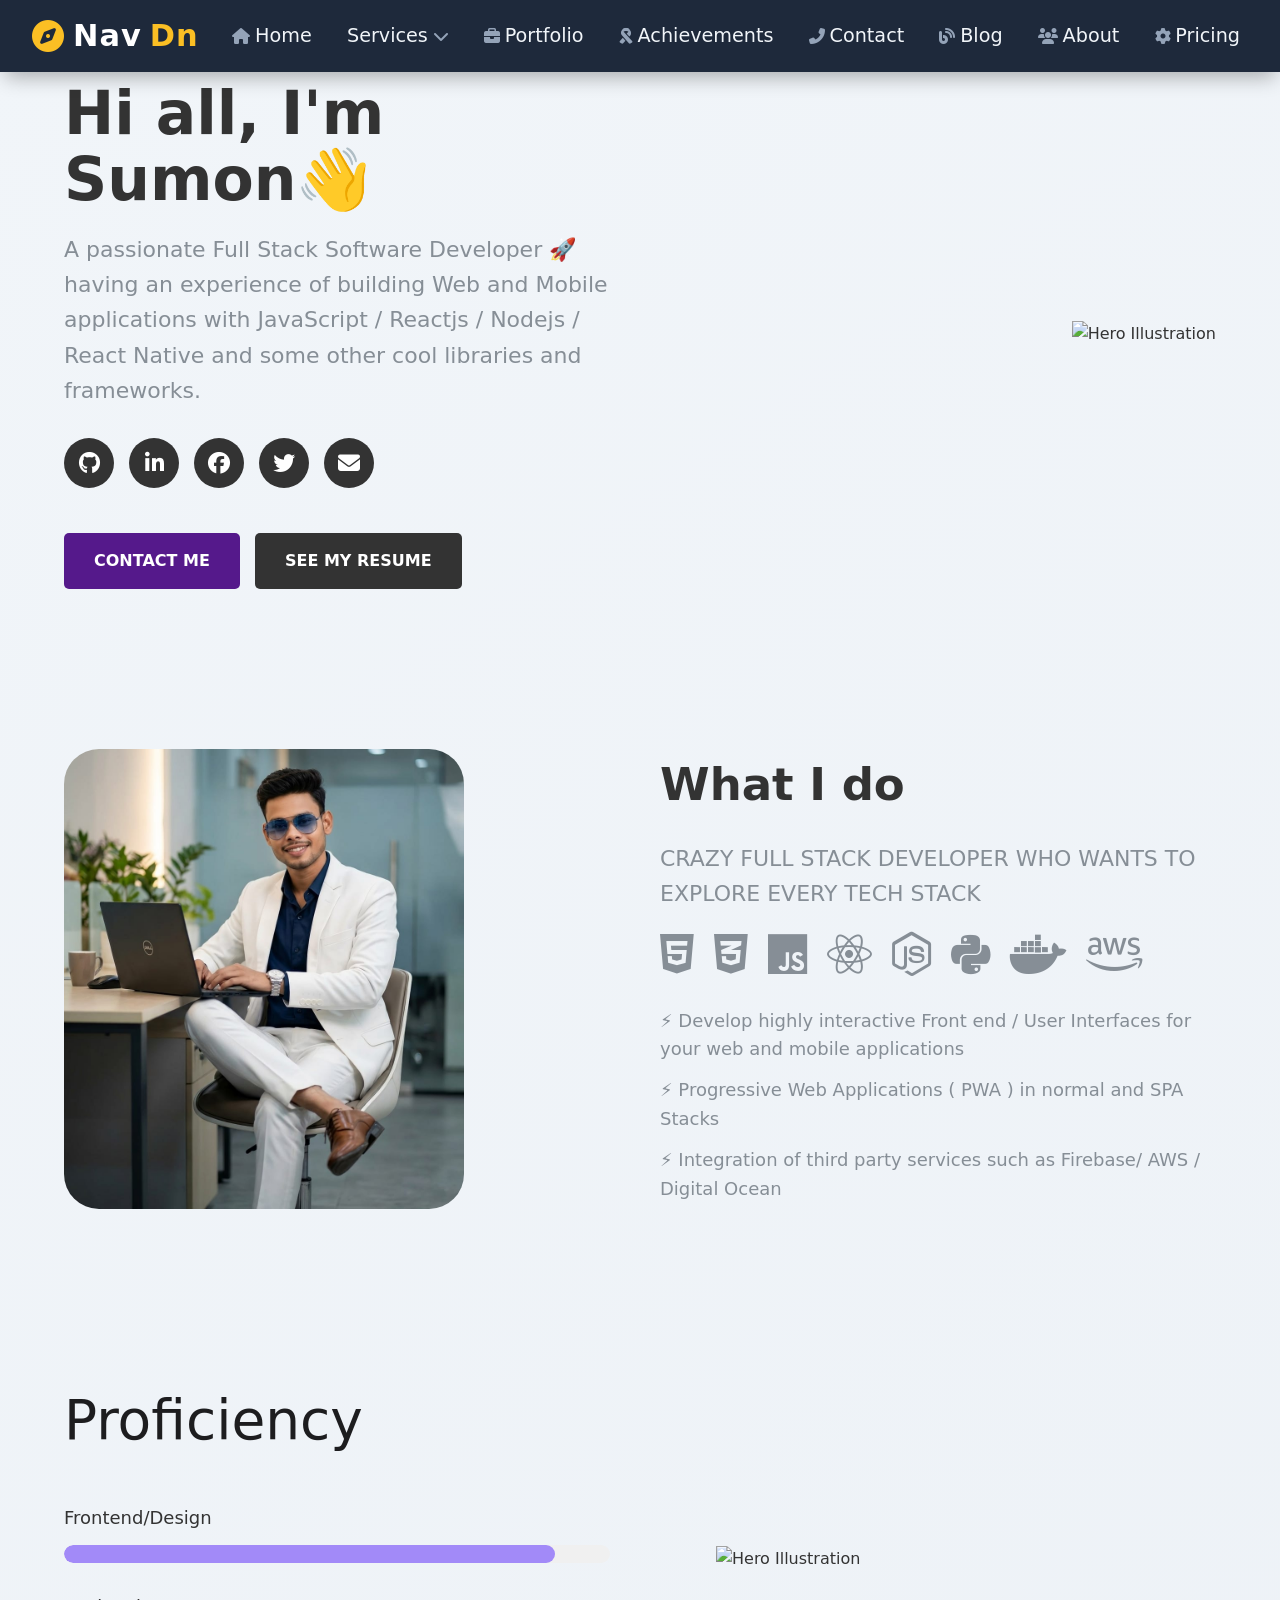
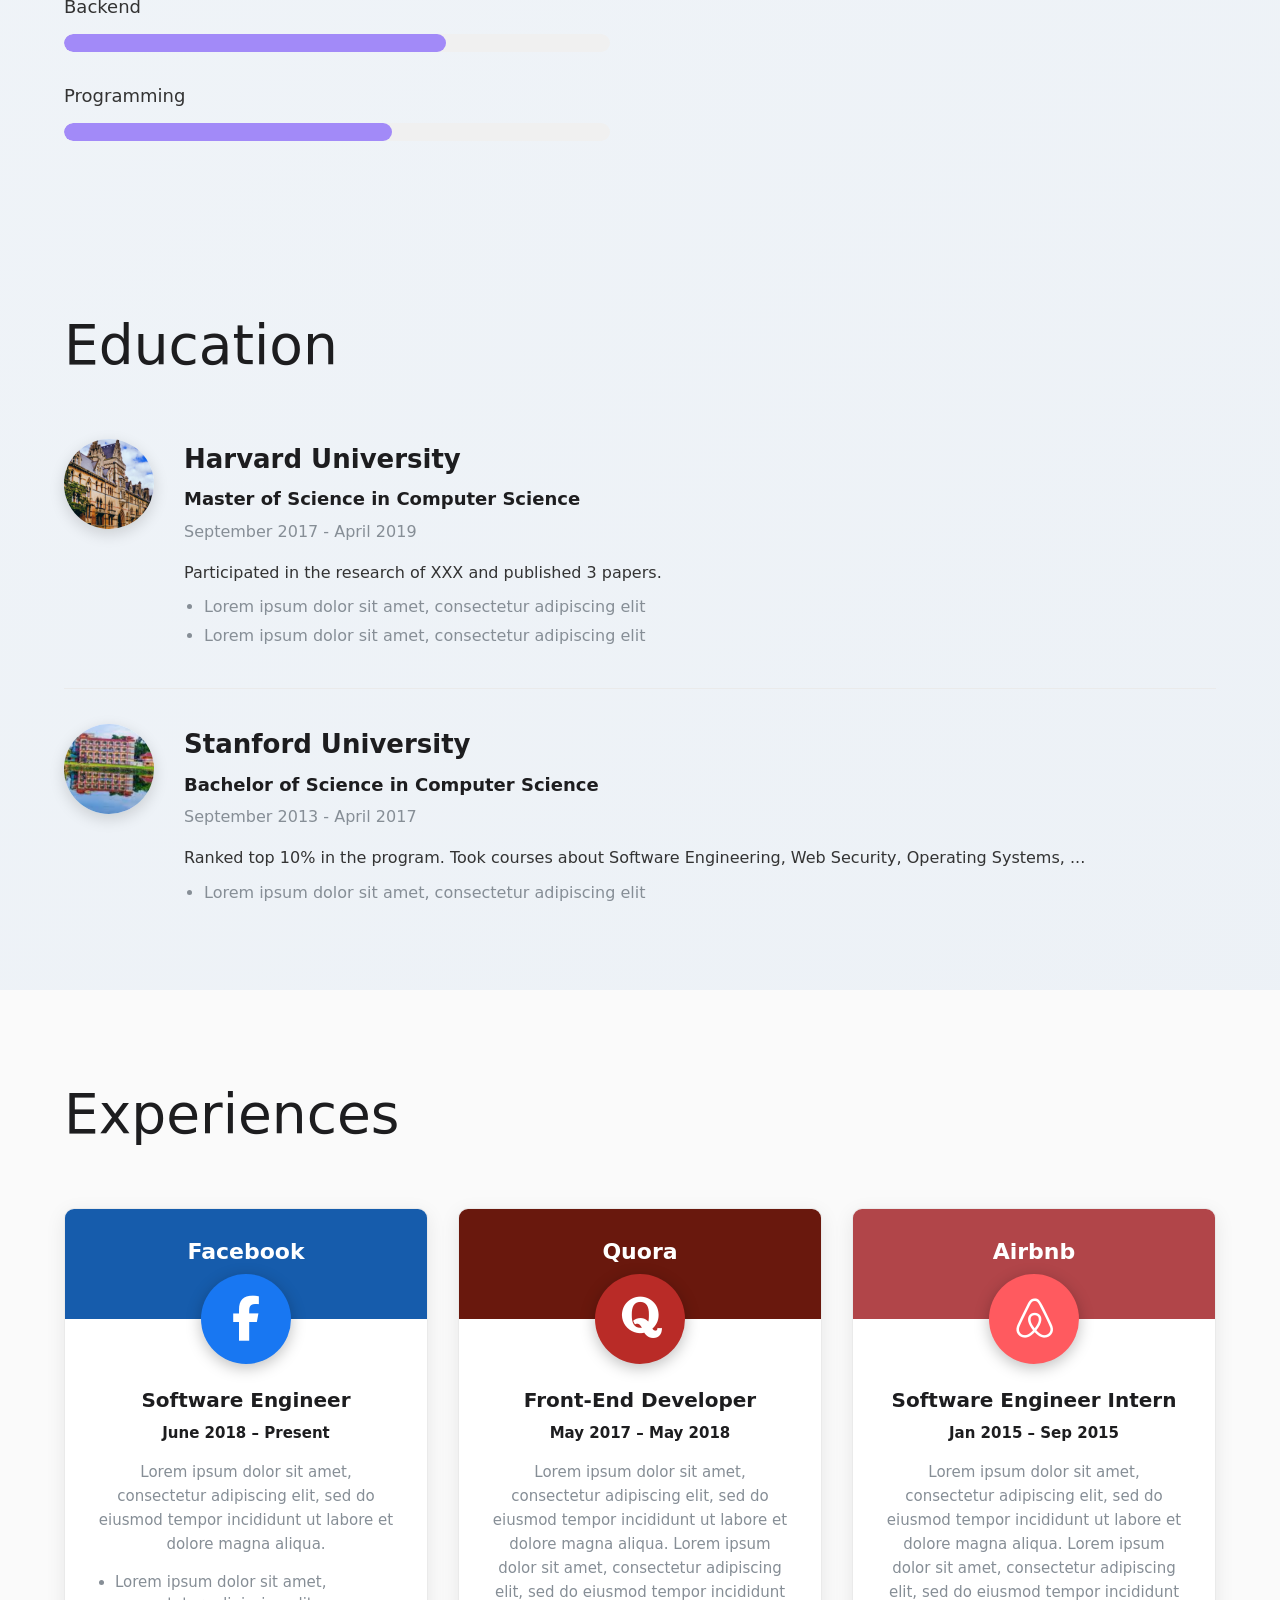
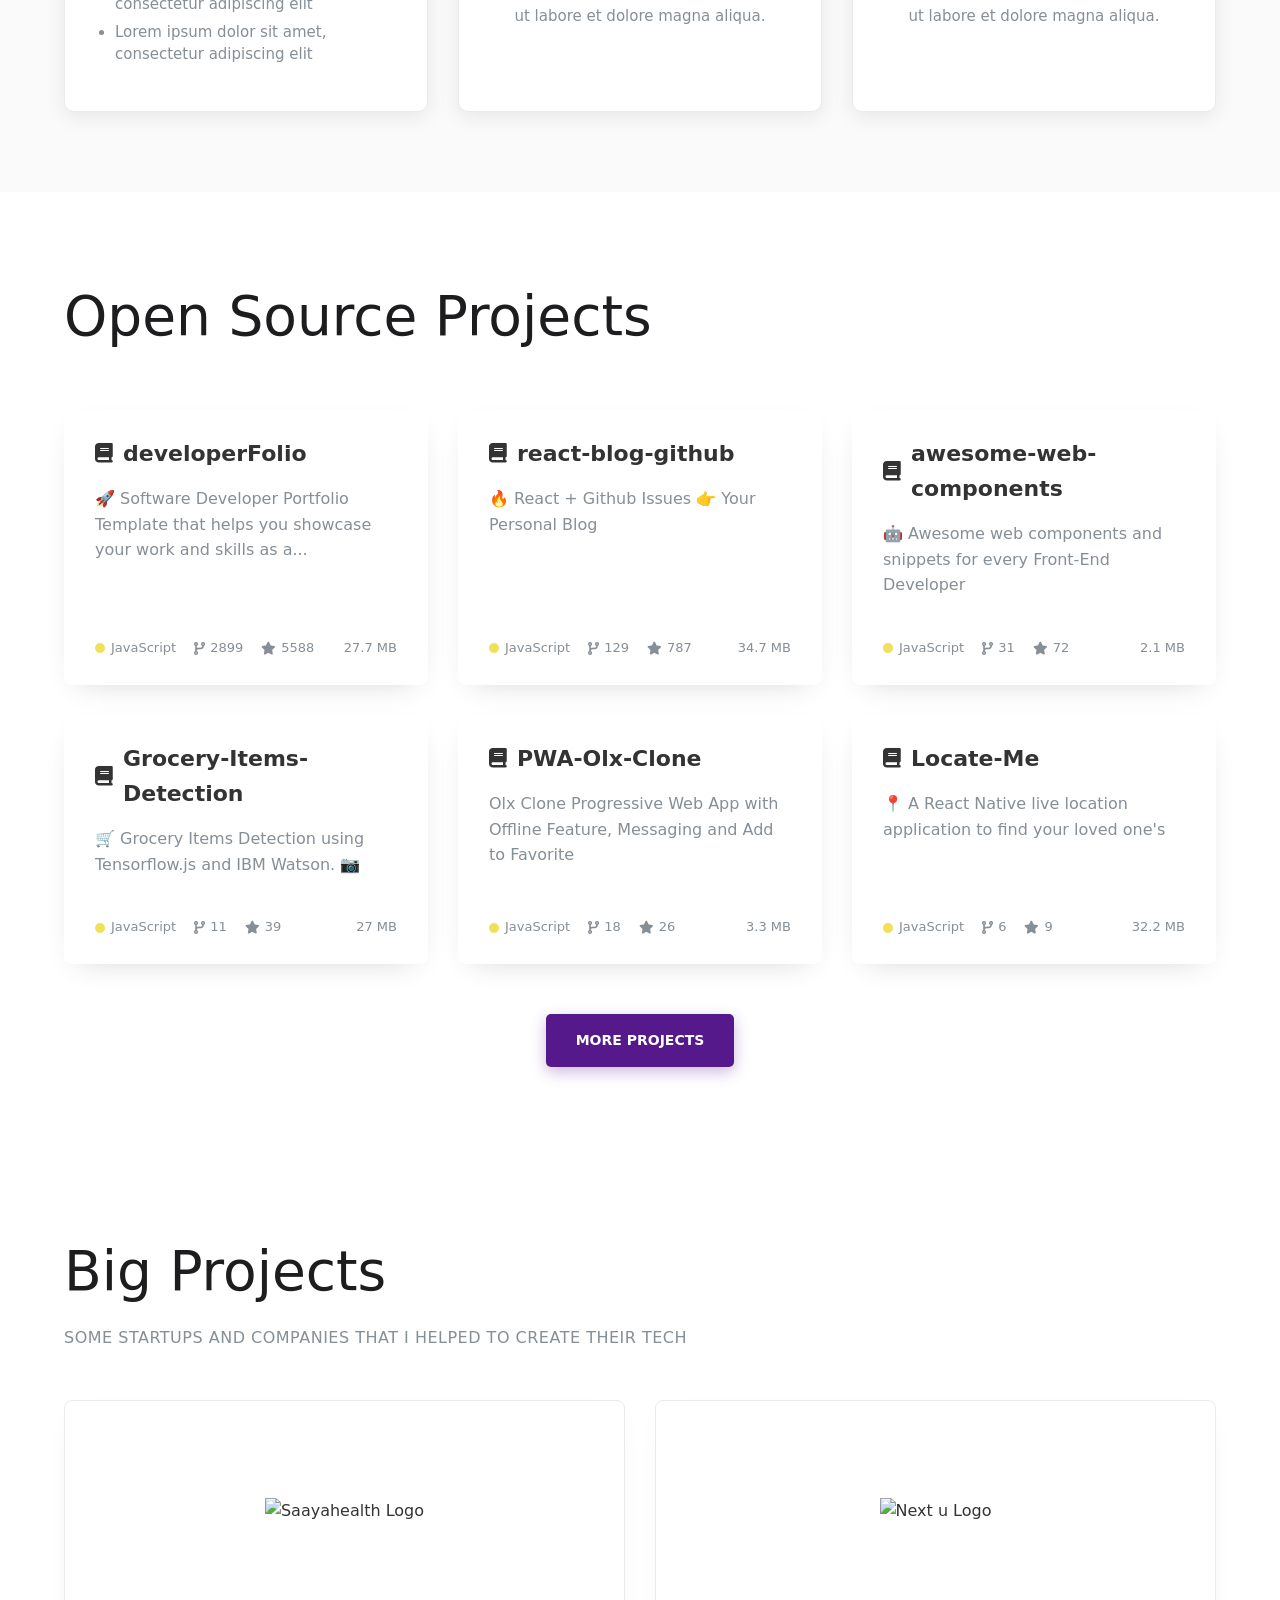
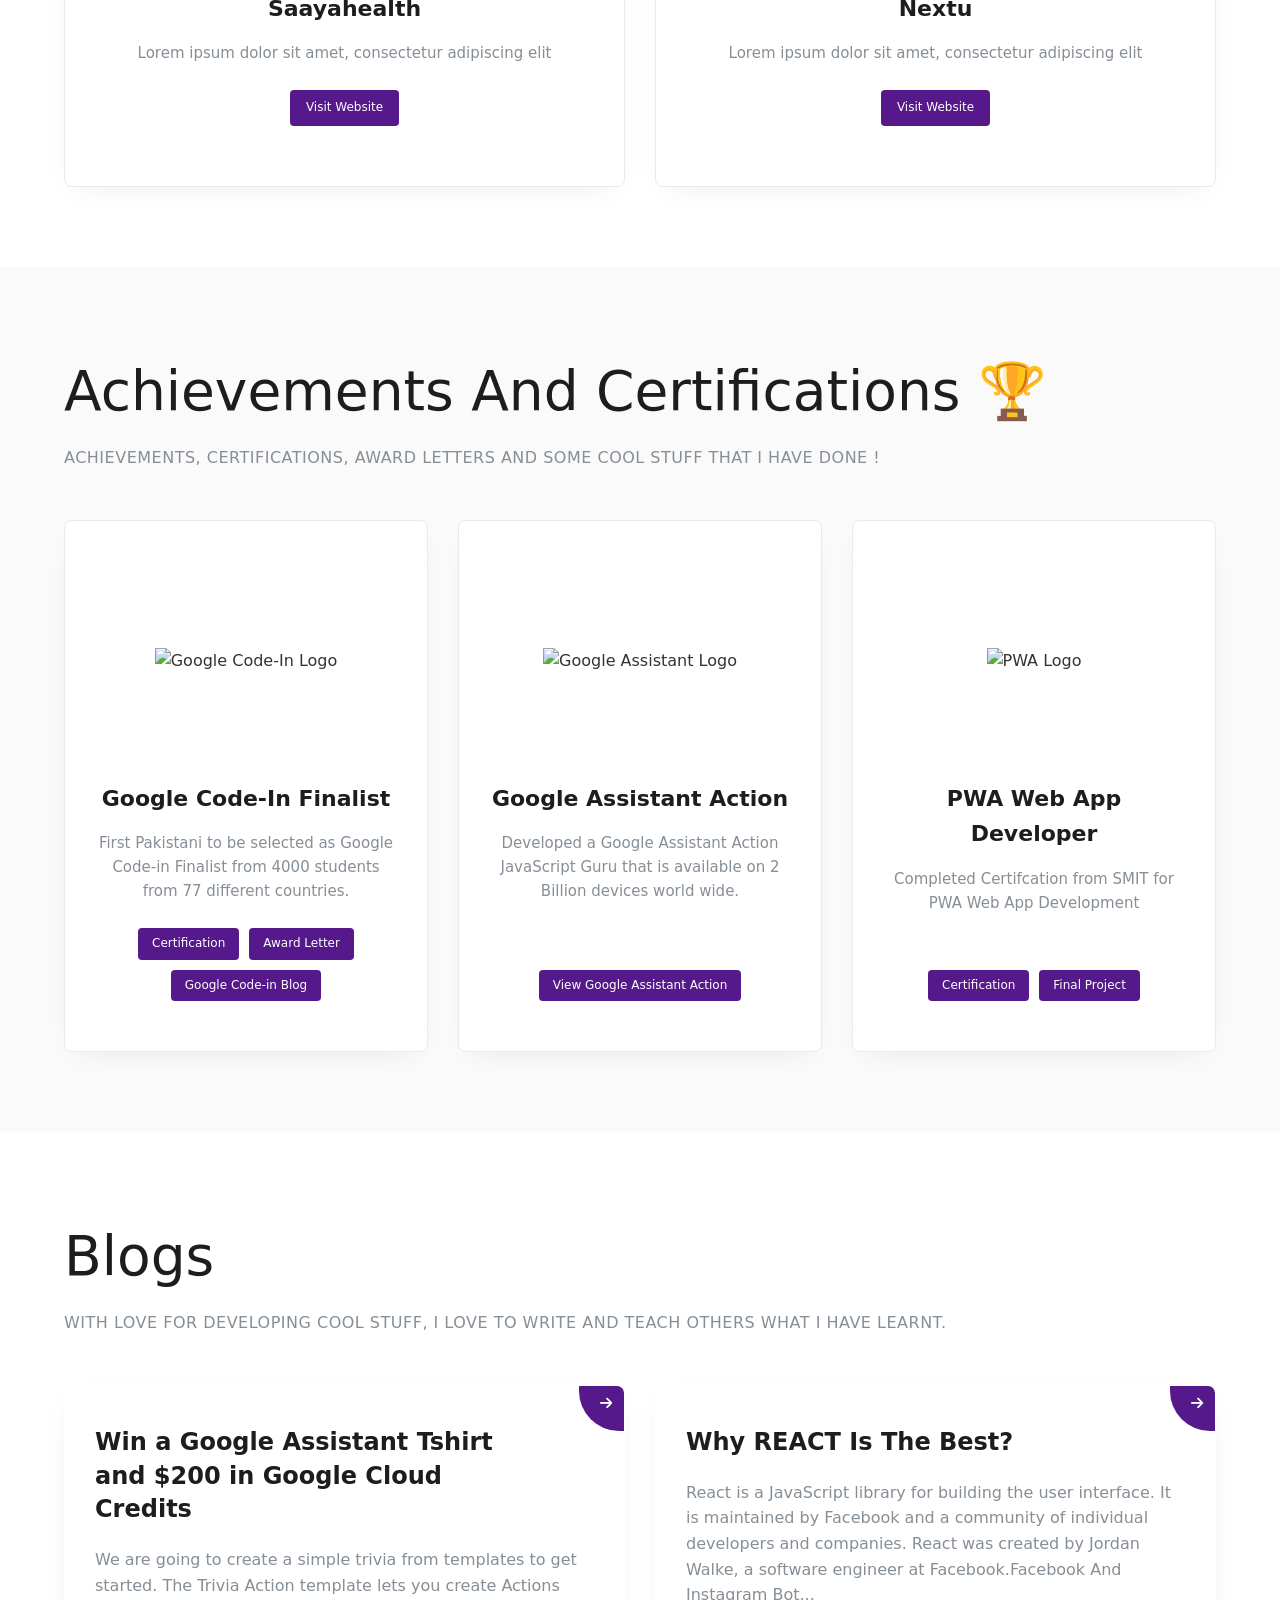
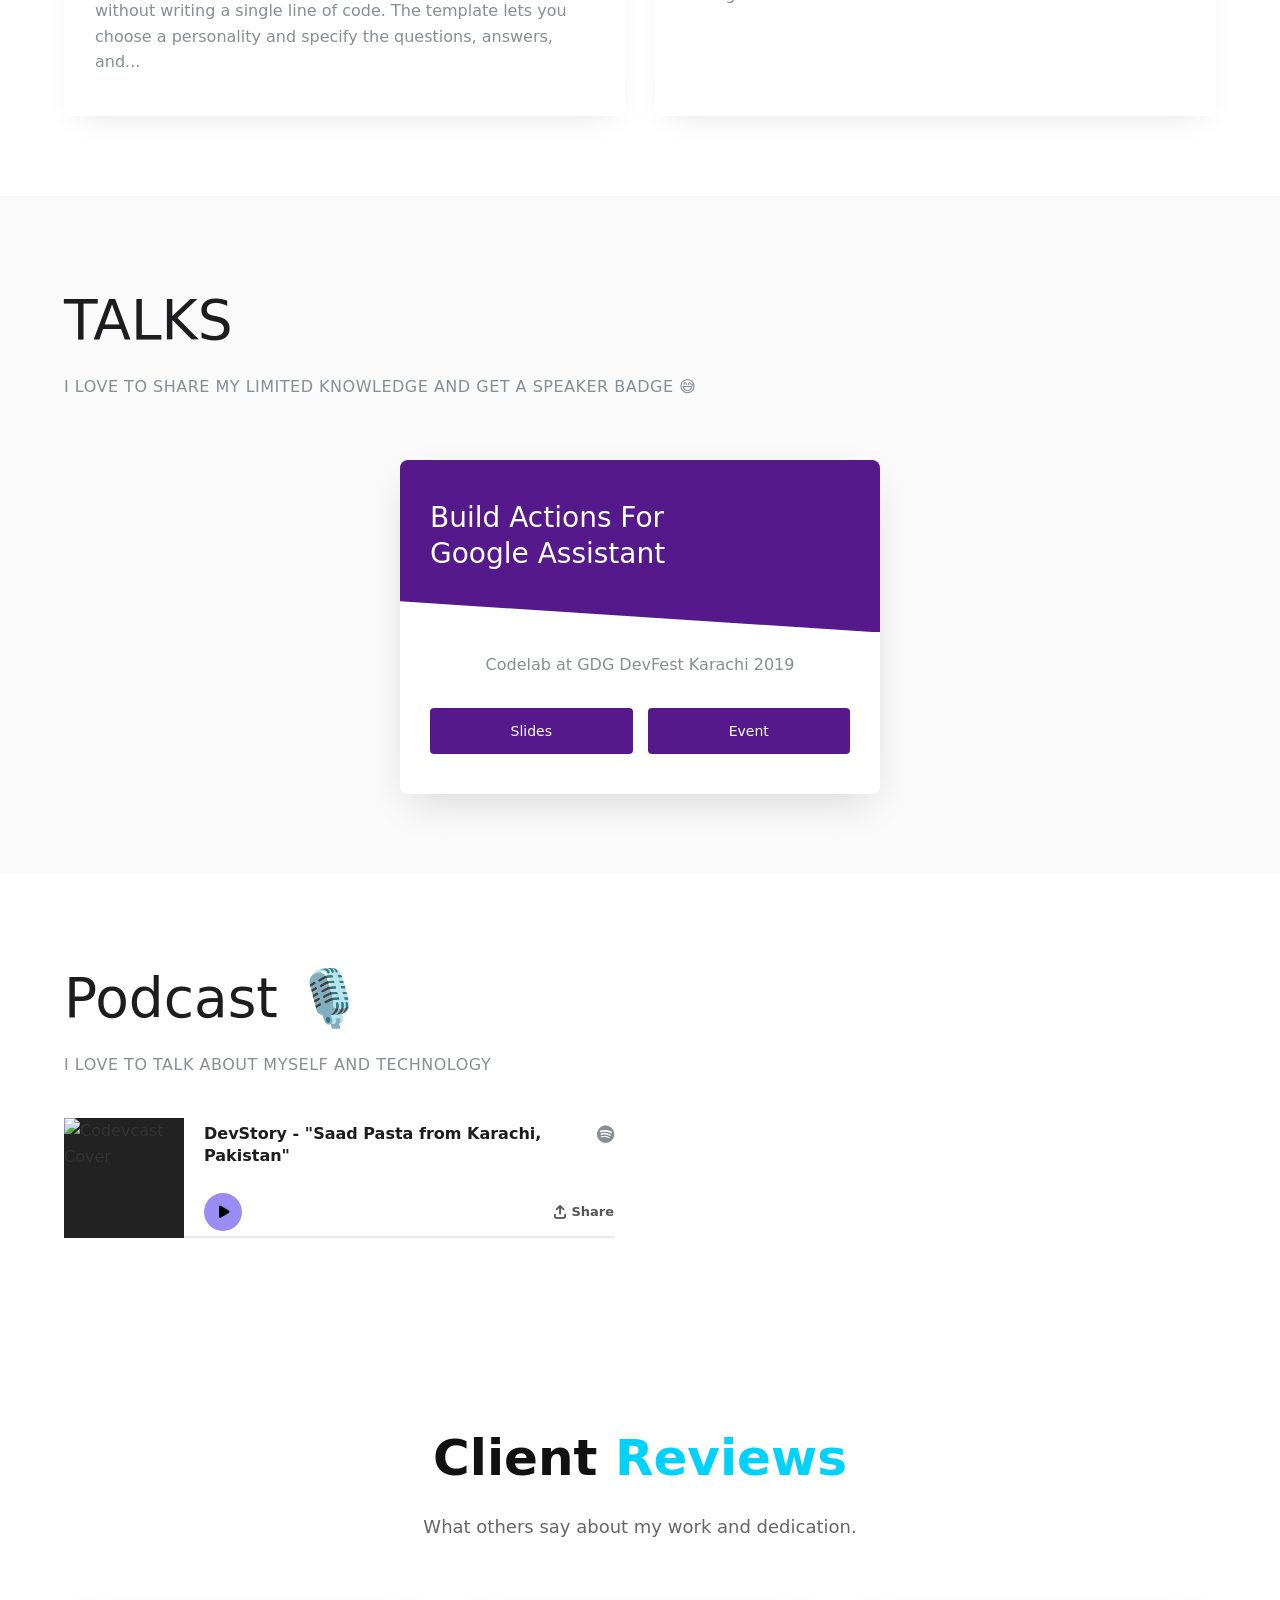
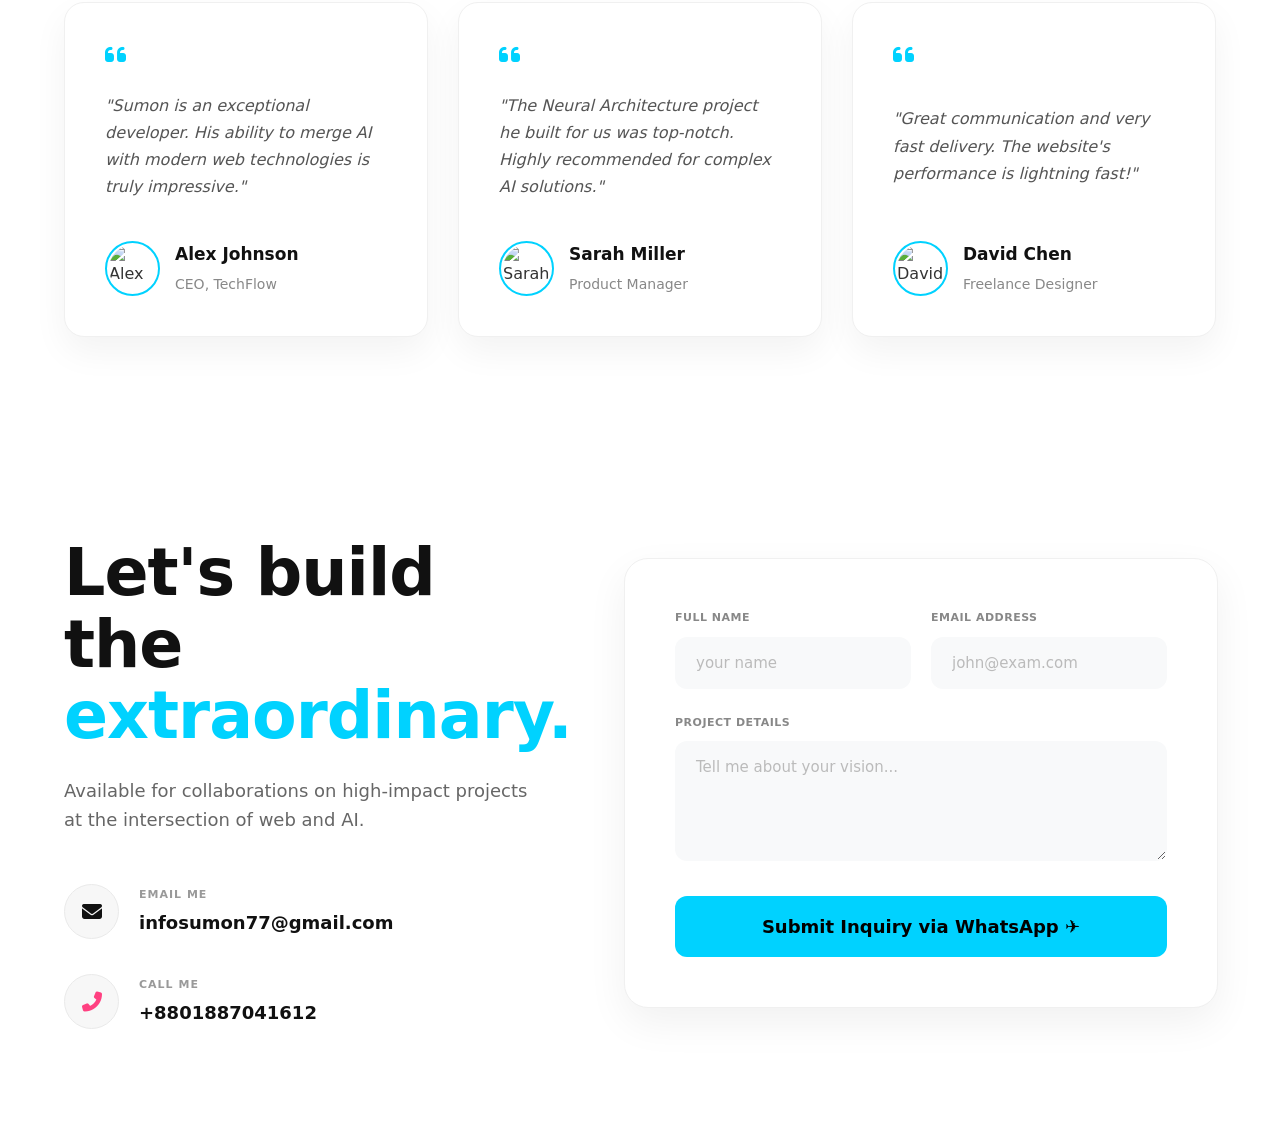
==== index.html @ eccbd090 "first commit" ====
<!DOCTYPE html>
<html lang="en">
<head>
    <meta charset="UTF-8">
    <meta name="viewport" content="width=device-width, initial-scale=1.0">
    <title>Developer Portfolio</title>
    <!-- Google Fonts -->
    <link href="https://fonts.googleapis.com/css2?family=Montserrat:wght@400;500;600;700;800&display=swap" rel="stylesheet">
    <!-- FontAwesome Icons -->
    <link rel="stylesheet" href="https://cdnjs.cloudflare.com/ajax/libs/font-awesome/6.4.0/css/all.min.css">
    
    <!-- Link CSS File -->
    <link rel="stylesheet" href="style.css">
</head>
<body>

    
    <!-- navbar-section -->
    <nav class="navbar">
        <div class="navbar-container">
            <!-- Logo Section -->
            <div class="logo">
                <a href="#">
                    <i class="fas fa-compass"></i> 
                    Nav<span>Dn</span>
                </a>
            </div>

            <!-- Mobile Hamburger Menu -->
            <div class="menu-toggle" id="mobile-toggle">
                <i class="fas fa-bars"></i>
            </div>

            <!-- Navigation Menu -->
            <ul class="nav-menu" id="nav-menu">
                <li class="nav-item">
                    <a href="#home" class="nav-link">
                        <i class="fas fa-home"></i> Home
                    </a>
                </li>
                
                <!-- Dropdown Item (Services) -->
                <li class="nav-item dropdown" id="services-dropdown">
                    <a href="#" class="nav-link" id="dropdown-toggle-btn">
                        Services <i class="fas fa-chevron-down"></i>
                    </a>
                    <!-- Dropdown Menu -->
                    <ul class="dropdown-content" id="dropdown-menu">
                        <li><a href="#"><i class="fas fa-laptop-code"></i> Web Design</a></li>
                        <li><a href="#"><i class="fas fa-mobile-alt"></i> Mobile App</a></li>
                        <a href="2ndPage/2ndindex.html">
                            <i class="fas fa-chart-line"></i> SEO Marketing
                        </a>
                        <li><a href="#skills"><i class="fas fa-cloud"></i> Skills</a></li>
                        <li><a href="#experiences"><i class="fa-brands fa-hotjar"></i></i> Experiences</a></li>
                    </ul>
                </li>

                <li class="nav-item">
                    <a href="https://github.com/sumann335?tab=repositories" class="nav-link">
                        <i class="fas fa-briefcase"></i> Portfolio
                    </a>
                </li>
                
                <li class="nav-item">
                    <a href="#contact" class="nav-link">
                        <i class="fa-solid fa-ribbon"></i> Achievements
                    </a>
                </li>
                <li class="nav-item">
                    <a href="#contact" class="nav-link">
                        <i class="fas fa-phone-alt"></i> Contact
                    </a>
                </li>
                
                <li class="nav-item">
                    <a href="#blogs" class="nav-link">
                        <i class="fas fa-blog"></i> Blog
                    </a>
                </li>
                
                <li class="nav-item">
                    <a href="#" class="nav-link">
                        <i class="fas fa-users"></i> About
                    </a>
                </li>
                
                <li class="nav-item">
                    <a href="#" class="nav-link">
                        <i class="fas fa-cog"></i> Pricing
                    </a>
                </li>
            </ul>
        </div>
    </nav>

    <!-- Hero Section -->
    <section class="container" id="home">
        <div class="hero-text">
            <h1>Hi all, I'm Sumon👋</h1>
            <p>A passionate Full Stack Software Developer 🚀 having an experience of building Web and Mobile applications with JavaScript / Reactjs / Nodejs / React Native and some other cool libraries and frameworks.</p>
            
            <div class="social-icons">
                <a href="https://github.com/sumann335?tab=repositories"><i class="fab fa-github"></i></a>
                <a href="https:linkedin.com/in/mr-sumon-developer"><i class="fab fa-linkedin-in"></i></a>
                <a href="https://www.facebook.com/sumon6122"><i class="fab fa-facebook"></i></a>
                <a href="#"><i class="fab fa-twitter"></i></a>
                <a href="#"><i class="fas fa-envelope"></i></a>
            </div>

            <a href="#contact" class="btn">Contact Me</a>
            <a href="#" class="btn btn-secondary">See My Resume</a>
        </div>
        <div class="hero-img">
            <img src="https://cdni.iconscout.com/illustration/premium/thumb/web-development-3454628-2918517.png" alt="Hero Illustration">
        </div>
    </section>

    <!-- Skills Section -->
    <section class="container" id="skills">
        <div class="skills-img">
            <img src="image.png" alt="Skills Illustration">
        </div>
        <div class="skills-text">
            <h2 class="section-title">What I do</h2>
            <p class="subtitle">CRAZY FULL STACK DEVELOPER WHO WANTS TO EXPLORE EVERY TECH STACK</p>
            
            <div class="tech-icons">
                <i class="fab fa-html5" title="HTML5"></i>
                <i class="fab fa-css3-alt" title="CSS3"></i>
                <i class="fab fa-js" title="JavaScript"></i>
                <i class="fab fa-react" title="React"></i>
                <i class="fab fa-node-js" title="Node.js"></i>
                <i class="fab fa-python" title="Python"></i>
                <i class="fab fa-docker" title="Docker"></i>
                <i class="fab fa-aws" title="AWS"></i>
            </div>

            <div class="skill-points">
                <p>⚡ Develop highly interactive Front end / User Interfaces for your web and mobile applications</p>
                <p>⚡ Progressive Web Applications ( PWA ) in normal and SPA Stacks</p>
                <p>⚡ Integration of third party services such as Firebase/ AWS / Digital Ocean</p>
            </div>
        </div>
    </section>



    <!-- Proficiency Section -->
    <section class="container proficiency-section" id="proficiency">
        <div class="proficiency-text">
            <h1 class="proficiency-title">Proficiency</h1>

            <div class="skills-wrapper">
                <!-- Skill 1 -->
                <div class="skill-item">
                    <p>Frontend/Design</p>
                    <div class="progress-bg">
                        <div class="progress-fill" data-width="90%"></div>
                    </div>
                </div>
                <!-- Skill 2 -->
                <div class="skill-item">
                    <p>Backend</p>
                    <div class="progress-bg">
                        <div class="progress-fill" data-width="70%"></div>
                    </div>
                </div>
                <!-- Skill 3 -->
                <div class="skill-item">
                    <p>Programming</p>
                    <div class="progress-bg">
                        <div class="progress-fill" data-width="60%"></div>
                    </div>
                </div>
            </div>
        </div>

        <div class="proficiency-image">
            <!-- Exact image placeholder from the screenshot style -->
            <img src="https://cdni.iconscout.com/illustration/premium/thumb/web-development-3454628-2918517.png" alt="Hero Illustration">
    </section>



    <!-- Education Section -->
    <section class="container education-section" id="education">
        <h1 class="education-title">Education</h1>

        <div class="education-list">
            
            <!-- Education Item 1 -->
            <div class="education-card">
                <div class="education-logo">
                    <!-- Harvard Logo Placeholder -->
                    <img src="Blue and White Modern News Instagram Post.png">
                </div>
                <div class="education-details">
                    <h2 class="university-name">Harvard University</h2>
                    <h3 class="degree-name">Master of Science in Computer Science</h3>
                    <p class="education-duration">September 2017 - April 2019</p>
                    <p class="education-desc">Participated in the research of XXX and published 3 papers.</p>
                    <ul class="education-bullets">
                        <li>Lorem ipsum dolor sit amet, consectetur adipiscing elit</li>
                        <li>Lorem ipsum dolor sit amet, consectetur adipiscing elit</li>
                    </ul>
                </div>
            </div>

            <!-- Education Item 2 -->
            <div class="education-card">
                <div class="education-logo">
                    <!-- Stanford Logo Placeholder -->
                    <img src="image copy.png">
                </div>
                <div class="education-details">
                    <h2 class="university-name">Stanford University</h2>
                    <h3 class="degree-name">Bachelor of Science in Computer Science</h3>
                    <p class="education-duration">September 2013 - April 2017</p>
                    <p class="education-desc">Ranked top 10% in the program. Took courses about Software Engineering, Web Security, Operating Systems, ...</p>
                    <ul class="education-bullets">
                        <li>Lorem ipsum dolor sit amet, consectetur adipiscing elit</li>
                    </ul>
                </div>
            </div>

        </div>
    </section>


    <!-- Experiences Section -->
    <section class="container experiences-section" id="experiences">
        <h1 class="experiences-title">Experiences</h1>

        <div class="experiences-grid">
            
            <!-- Experience Card 1 (Facebook) -->
            <div class="experience-card">
                <div class="card-header bg-fb-header">
                    <h2>Facebook</h2>
                </div>
                <div class="card-logo bg-fb-logo">
                    <i class="fab fa-facebook-f"></i>
                </div>
                <div class="card-body">
                    <h3 class="job-title">Software Engineer</h3>
                    <p class="job-duration">June 2018 – Present</p>
                    <p class="job-desc">Lorem ipsum dolor sit amet, consectetur adipiscing elit, sed do eiusmod tempor incididunt ut labore et dolore magna aliqua.</p>
                    <ul class="job-bullets">
                        <li>Lorem ipsum dolor sit amet, consectetur adipiscing elit</li>
                        <li>Lorem ipsum dolor sit amet, consectetur adipiscing elit</li>
                    </ul>
                </div>
            </div>

            <!-- Experience Card 2 (Quora) -->
            <div class="experience-card">
                <div class="card-header bg-quora-header">
                    <h2>Quora</h2>
                </div>
                <div class="card-logo bg-quora-logo">
                    <i class="fab fa-quora" style="font-weight: bold;"></i>
                </div>
                <div class="card-body">
                    <h3 class="job-title">Front-End Developer</h3>
                    <p class="job-duration">May 2017 – May 2018</p>
                    <p class="job-desc">Lorem ipsum dolor sit amet, consectetur adipiscing elit, sed do eiusmod tempor incididunt ut labore et dolore magna aliqua. Lorem ipsum dolor sit amet, consectetur adipiscing elit, sed do eiusmod tempor incididunt ut labore et dolore magna aliqua.</p>
                </div>
            </div>

            <!-- Experience Card 3 (Airbnb) -->
            <div class="experience-card">
                <div class="card-header bg-airbnb-header">
                    <h2>Airbnb</h2>
                </div>
                <div class="card-logo bg-airbnb-logo">
                    <i class="fab fa-airbnb"></i>
                </div>
                <div class="card-body">
                    <h3 class="job-title">Software Engineer Intern</h3>
                    <p class="job-duration">Jan 2015 – Sep 2015</p>
                    <p class="job-desc">Lorem ipsum dolor sit amet, consectetur adipiscing elit, sed do eiusmod tempor incididunt ut labore et dolore magna aliqua. Lorem ipsum dolor sit amet, consectetur adipiscing elit, sed do eiusmod tempor incididunt ut labore et dolore magna aliqua.</p>
                </div>
            </div>

        </div>
    </section>


    <!-- Open Source Projects Section -->
    <section class="container os-projects-section" id="projects">
        <h1 class="os-projects-title">Open Source Projects</h1>

        <div class="os-projects-grid">
            
            <!-- Project Card 1 -->
            <div class="os-project-card">
                <div class="project-header">
                    <h2 class="project-name"><i class="fas fa-book repo-icon"></i> developerFolio</h2>
                    <p class="project-desc">🚀 Software Developer Portfolio Template that helps you showcase your work and skills as a...</p>
                </div>
                <div class="project-footer">
                    <div class="footer-left">
                        <span class="lang"><i class="fas fa-circle lang-dot"></i> JavaScript</span>
                        <span class="stat"><i class="fas fa-code-branch stat-icon"></i> 2899</span>
                        <span class="stat"><i class="fas fa-star stat-icon"></i> 5588</span>
                    </div>
                    <div class="footer-right">27.7 MB</div>
                </div>
            </div>

            <!-- Project Card 2 -->
            <div class="os-project-card">
                <div class="project-header">
                    <h2 class="project-name"><i class="fas fa-book repo-icon"></i> react-blog-github</h2>
                    <p class="project-desc">🔥 React + Github Issues 👉 Your Personal Blog</p>
                </div>
                <div class="project-footer">
                    <div class="footer-left">
                        <span class="lang"><i class="fas fa-circle lang-dot"></i> JavaScript</span>
                        <span class="stat"><i class="fas fa-code-branch stat-icon"></i> 129</span>
                        <span class="stat"><i class="fas fa-star stat-icon"></i> 787</span>
                    </div>
                    <div class="footer-right">34.7 MB</div>
                </div>
            </div>

            <!-- Project Card 3 -->
            <div class="os-project-card">
                <div class="project-header">
                    <h2 class="project-name"><i class="fas fa-book repo-icon"></i> awesome-web-components</h2>
                    <p class="project-desc">🤖 Awesome web components and snippets for every Front-End Developer</p>
                </div>
                <div class="project-footer">
                    <div class="footer-left">
                        <span class="lang"><i class="fas fa-circle lang-dot"></i> JavaScript</span>
                        <span class="stat"><i class="fas fa-code-branch stat-icon"></i> 31</span>
                        <span class="stat"><i class="fas fa-star stat-icon"></i> 72</span>
                    </div>
                    <div class="footer-right">2.1 MB</div>
                </div>
            </div>

            <!-- Project Card 4 -->
            <div class="os-project-card">
                <div class="project-header">
                    <h2 class="project-name"><i class="fas fa-book repo-icon"></i> Grocery-Items-Detection</h2>
                    <p class="project-desc">🛒 Grocery Items Detection using Tensorflow.js and IBM Watson. 📷</p>
                </div>
                <div class="project-footer">
                    <div class="footer-left">
                        <span class="lang"><i class="fas fa-circle lang-dot"></i> JavaScript</span>
                        <span class="stat"><i class="fas fa-code-branch stat-icon"></i> 11</span>
                        <span class="stat"><i class="fas fa-star stat-icon"></i> 39</span>
                    </div>
                    <div class="footer-right">27 MB</div>
                </div>
            </div>

            <!-- Project Card 5 -->
            <div class="os-project-card">
                <div class="project-header">
                    <h2 class="project-name"><i class="fas fa-book repo-icon"></i> PWA-Olx-Clone</h2>
                    <p class="project-desc">Olx Clone Progressive Web App with Offline Feature, Messaging and Add to Favorite</p>
                </div>
                <div class="project-footer">
                    <div class="footer-left">
                        <span class="lang"><i class="fas fa-circle lang-dot"></i> JavaScript</span>
                        <span class="stat"><i class="fas fa-code-branch stat-icon"></i> 18</span>
                        <span class="stat"><i class="fas fa-star stat-icon"></i> 26</span>
                    </div>
                    <div class="footer-right">3.3 MB</div>
                </div>
            </div>

            <!-- Project Card 6 -->
            <div class="os-project-card">
                <div class="project-header">
                    <h2 class="project-name"><i class="fas fa-book repo-icon"></i> Locate-Me</h2>
                    <p class="project-desc">📍 A React Native live location application to find your loved one's</p>
                </div>
                <div class="project-footer">
                    <div class="footer-left">
                        <span class="lang"><i class="fas fa-circle lang-dot"></i> JavaScript</span>
                        <span class="stat"><i class="fas fa-code-branch stat-icon"></i> 6</span>
                        <span class="stat"><i class="fas fa-star stat-icon"></i> 9</span>
                    </div>
                    <div class="footer-right">32.2 MB</div>
                </div>
            </div>

        </div>

        <div class="more-projects-btn-container">
            <a href="#" class="btn-purple">MORE PROJECTS</a>
        </div>
    </section>

    <!-- Big Projects Section -->
    <section class="container big-projects-section" id="big-projects">
        <div class="bp-header">
            <h1 class="bp-main-title">Big Projects</h1>
            <p class="bp-subtitle">SOME STARTUPS AND COMPANIES THAT I HELPED TO CREATE THEIR TECH</p>
        </div>

        <div class="bp-grid">
            
            <!-- Big Project Card 1 (Saayahealth) -->
            <div class="bp-card">
                <div class="bp-logo">
                    <!-- Original Saayahealth Logo -->
                    <img src="https://raw.githubusercontent.com/saadpasta/developerFolio/master/src/assets/images/saayaHealthLogo.webp" alt="Saayahealth Logo">
                </div>
                <h3 class="bp-title">Saayahealth</h3>
                <p class="bp-desc">Lorem ipsum dolor sit amet, consectetur adipiscing elit</p>
                <a href="#" class="bp-btn">Visit Website</a>
            </div>

            <!-- Big Project Card 2 (Next u) -->
            <div class="bp-card">
                <div class="bp-logo">
                    <!-- Original Next u Logo -->
                    <img src="https://raw.githubusercontent.com/saadpasta/developerFolio/master/src/assets/images/nextuLogo.webp" alt="Next u Logo">
                </div>
                <h3 class="bp-title">Nextu</h3>
                <p class="bp-desc">Lorem ipsum dolor sit amet, consectetur adipiscing elit</p>
                <a href="#" class="bp-btn">Visit Website</a>
            </div>

        </div>
    </section>

    <!-- Achievements Section -->
    <section class="container achievements-section" id="achievements">
        <div class="ach-header">
            <h1 class="ach-main-title">Achievements And Certifications 🏆</h1>
            <p class="ach-subtitle">ACHIEVEMENTS, CERTIFICATIONS, AWARD LETTERS AND SOME COOL STUFF THAT I HAVE DONE !</p>
        </div>

        <div class="ach-grid">
            
            <!-- Achievement Card 1 (Google Code-In) -->
            <div class="ach-card">
                <div class="ach-logo">
                    <img src="https://raw.githubusercontent.com/saadpasta/developerFolio/master/src/assets/images/googleCodeInLogo.webp" alt="Google Code-In Logo">
                </div>
                <div class="ach-content">
                    <h3 class="ach-title">Google Code-In Finalist</h3>
                    <p class="ach-desc">First Pakistani to be selected as Google Code-in Finalist from 4000 students from 77 different countries.</p>
                </div>
                <div class="ach-buttons">
                    <a href="#" class="ach-btn">Certification</a>
                    <a href="#" class="ach-btn">Award Letter</a>
                    <a href="#" class="ach-btn">Google Code-in Blog</a>
                </div>
            </div>

            <!-- Achievement Card 2 (Google Assistant) -->
            <div class="ach-card">
                <div class="ach-logo">
                    <img src="https://raw.githubusercontent.com/saadpasta/developerFolio/master/src/assets/images/googleAssistantLogo.webp" alt="Google Assistant Logo">
                </div>
                <div class="ach-content">
                    <h3 class="ach-title">Google Assistant Action</h3>
                    <p class="ach-desc">Developed a Google Assistant Action JavaScript Guru that is available on 2 Billion devices world wide.</p>
                </div>
                <div class="ach-buttons">
                    <a href="#" class="ach-btn">View Google Assistant Action</a>
                </div>
            </div>

            <!-- Achievement Card 3 (PWA) -->
            <div class="ach-card">
                <div class="ach-logo">
                    <img src="https://raw.githubusercontent.com/saadpasta/developerFolio/master/src/assets/images/pwaLogo.webp" alt="PWA Logo">
                </div>
                <div class="ach-content">
                    <h3 class="ach-title">PWA Web App Developer</h3>
                    <p class="ach-desc">Completed Certifcation from SMIT for PWA Web App Development</p>
                </div>
                <div class="ach-buttons">
                    <a href="#" class="ach-btn">Certification</a>
                    <a href="#" class="ach-btn">Final Project</a>
                </div>
            </div>

        </div>
    </section>



    <!-- Blogs Section -->
    <section class="container blogs-section" id="blogs">
        <div class="blogs-header">
            <h1 class="blogs-main-title">Blogs</h1>
            <p class="blogs-subtitle">WITH LOVE FOR DEVELOPING COOL STUFF, I LOVE TO WRITE AND TEACH OTHERS WHAT I HAVE LEARNT.</p>
        </div>

        <div class="blogs-grid">
            
            <!-- Blog Card 1 -->
            <div class="blog-card">
                <!-- Corner Arrow Badge -->
                <div class="blog-arrow-badge">
                    <i class="fas fa-arrow-right"></i>
                </div>
                
                <h3 class="blog-title">Win a Google Assistant Tshirt and $200 in Google Cloud Credits</h3>
                <p class="blog-desc">We are going to create a simple trivia from templates to get started. The Trivia Action template lets you create Actions without writing a single line of code. The template lets you choose a personality and specify the questions, answers, and...</p>
            </div>

            <!-- Blog Card 2 -->
            <div class="blog-card">
                <!-- Corner Arrow Badge -->
                <div class="blog-arrow-badge">
                    <i class="fas fa-arrow-right"></i>
                </div>

                <h3 class="blog-title">Why REACT Is The Best?</h3>
                <p class="blog-desc">React is a JavaScript library for building the user interface. It is maintained by Facebook and a community of individual developers and companies. React was created by Jordan Walke, a software engineer at Facebook.Facebook And Instagram Bot...</p>
            </div>

        </div>
    </section>



    <!-- Talks Section -->
    <section class="container talks-section" id="talks">
        <div class="talks-header">
            <h1 class="talks-main-title">TALKS</h1>
            <p class="talks-subtitle">I LOVE TO SHARE MY LIMITED KNOWLEDGE AND GET A SPEAKER BADGE 😅</p>
        </div>

        <div class="talks-container">
            
            <!-- Talk Card -->
            <div class="talk-card">
                <!-- Top Purple Diagonal Part -->
                <div class="talk-card-top">
                    <h3 class="talk-title">Build Actions For<br>Google Assistant</h3>
                </div>
                
                <!-- Bottom White Part -->
                <div class="talk-card-bottom">
                    <p class="talk-info">Codelab at GDG DevFest Karachi 2019</p>
                    
                    <div class="talk-buttons">
                        <a href="#" class="talk-btn">Slides</a>
                        <a href="#" class="talk-btn">Event</a>
                    </div>
                </div>
            </div>

        </div>
    </section>











    <!-- Preloader / Loading Screen -->
    <div id="preloader">
        <div class="dot-spinner">
            <div class="dot"></div>
            <div class="dot"></div>
            <div class="dot"></div>
            <div class="dot"></div>
            <div class="dot"></div>
            <div class="dot"></div>
            <div class="dot"></div>
            <div class="dot"></div>
        </div>
    </div>







    <!-- Podcast Section -->
    <section class="container podcast-section" id="podcast">
        <div class="podcast-header">
            <h1 class="podcast-main-title">Podcast 🎙️</h1>
            <p class="podcast-subtitle">I LOVE TO TALK ABOUT MYSELF AND TECHNOLOGY</p>
        </div>

        <!-- Custom Podcast Player mimicking Spotify Embed -->
        <div class="podcast-player-wrapper">
            <div class="podcast-player">
                
                <!-- Podcast Cover Image -->
                <img src="https://raw.githubusercontent.com/saadpasta/developerFolio/master/src/assets/images/podcast.webp" alt="Codevcast Cover" class="podcast-cover">
                
                <!-- Podcast Details (Text & Buttons) -->
                <div class="podcast-details">
                    
                    <!-- Top Row: Title and Spotify Icon -->
                    <div class="podcast-top-row">
                        <h3 class="podcast-title">DevStory - "Saad Pasta from Karachi, Pakistan"</h3>
                        <i class="fab fa-spotify spotify-icon"></i>
                    </div>

                    <!-- Bottom Row: Play Button and Share -->
                    <div class="podcast-bottom-row">
                        <button class="play-btn">
                            <i class="fas fa-play"></i>
                        </button>
                        <button class="share-btn">
                            <i class="fa-solid fa-arrow-up-from-bracket share-icon"></i> Share
                        </button>
                    </div>

                </div>
            </div>
        </div>
    </section>







    <!-- Client Reviews Section (White Background) -->
    <section class="reviews-section" id="reviews">
        <div class="reviews-container">
            
            <!-- Section Header -->
            <div class="reviews-header">
                <h2 class="reviews-heading">Client <span class="highlight-cyan">Reviews</span></h2>
                <p class="reviews-subtext">What others say about my work and dedication.</p>
            </div>

            <!-- Reviews Grid -->
            <div class="reviews-grid">
                
                <!-- Review Card 1 -->
                <div class="review-card">
                    <i class="fas fa-quote-left quote-icon"></i>
                    <p class="review-text">"Sumon is an exceptional developer. His ability to merge AI with modern web technologies is truly impressive."</p>
                    
                    <div class="client-profile">
                        <img src="https://randomuser.me/api/portraits/men/32.jpg" alt="Alex Johnson" class="client-img">
                        <div class="client-info">
                            <h4>Alex Johnson</h4>
                            <span>CEO, TechFlow</span>
                        </div>
                    </div>
                </div>

                <!-- Review Card 2 -->
                <div class="review-card">
                    <i class="fas fa-quote-left quote-icon"></i>
                    <p class="review-text">"The Neural Architecture project he built for us was top-notch. Highly recommended for complex AI solutions."</p>
                    
                    <div class="client-profile">
                        <img src="https://randomuser.me/api/portraits/women/44.jpg" alt="Sarah Miller" class="client-img">
                        <div class="client-info">
                            <h4>Sarah Miller</h4>
                            <span>Product Manager</span>
                        </div>
                    </div>
                </div>

                <!-- Review Card 3 -->
                <div class="review-card">
                    <i class="fas fa-quote-left quote-icon"></i>
                    <p class="review-text">"Great communication and very fast delivery. The website's performance is lightning fast!"</p>
                    
                    <div class="client-profile">
                        <img src="https://randomuser.me/api/portraits/women/68.jpg" alt="David Chen" class="client-img">
                        <div class="client-info">
                            <h4>David Chen</h4>
                            <span>Freelance Designer</span>
                        </div>
                    </div>
                </div>

            </div>
        </div>
    </section>




    


    <!-- Contact Section (Light Mode Custom Design) -->
    <section class="container contact-section" id="contact">
        
        <!-- Left Side: Text and Contact Info -->
        <div class="contact-left">
            <h1 class="contact-heading">Let's build the <br><span class="highlight-cyan">extraordinary.</span></h1>
            <p class="contact-subtext">Available for collaborations on high-impact projects at the intersection of web and AI.</p>

            <div class="contact-info-wrapper">
                <!-- Email Info -->
                <div class="contact-info-item">
                    <div class="icon-box"><i class="fas fa-envelope"></i></div>
                    <div class="info-text">
                        <span class="info-label">EMAIL ME</span>
                        <a href="mailto:infosumon77@gmail.com" class="info-value">infosumon77@gmail.com</a>
                    </div>
                </div>
                
                <!-- Phone Info -->
                <div class="contact-info-item">
                    <div class="icon-box"><i class="fas fa-phone-alt" style="color: #ff4081;"></i></div>
                    <div class="info-text">
                        <span class="info-label">CALL ME</span>
                        <a href="tel:+8801887041612" class="info-value">+8801887041612</a>
                    </div>
                </div>
            </div>
        </div>

        <!-- Right Side: Contact Form Card -->
        <div class="contact-right">
            <div class="contact-form-card">
                <form id="whatsappForm">
                    <!-- Name & Email Row -->
                    <div class="form-row">
                        <div class="form-group">
                            <label>FULL NAME</label>
                            <input type="text" id="fullName" placeholder="your name">
                        </div>
                        <div class="form-group">
                            <label>EMAIL ADDRESS</label>
                            <input type="email" id="emailAddress" placeholder="john@exam.com">
                        </div>
                    </div>
                    
                    <!-- Textarea Row -->
                    <div class="form-group textarea-group">
                        <label>PROJECT DETAILS</label>
                        <textarea id="projectDetails" rows="4" placeholder="Tell me about your vision..."></textarea>
                    </div>

                    <!-- Submit Button -->
                    <button type="button" class="btn-submit-cyan" onclick="sendToWhatsApp()">Submit Inquiry via WhatsApp ✈️</button>
                </form>
            </div>
        </div>

    </section>



















  

    <!-- Link JS File -->
    <script src="script.js"></script>
</body>
</html>
---- style.css ----
/* CSS Variables */
:root {
    --bg-color: #ffffff;
    --text-color: #333333;
    --text-secondary: #868e96;
    --primary-color: #55198b;
    --bg-secondary: #f4f4f4;
    --card-bg: #ffffff;
    --border-color: #d3d3d3;
}

* {
    margin: 0;
    padding: 0;
    box-sizing: border-box;
    font-family: 'Montserrat', sans-serif;
}

body {
    background-color: var(--bg-color);
    color: var(--text-color);
    line-height: 1.6;
}

/* --- Header / Navbar --- */
/* Reset & Base Styles */
* {
    margin: 0;
    padding: 0;
    box-sizing: border-box;
    font-family: system-ui, -apple-system, 'Segoe UI', Roboto, 'Helvetica Neue', sans-serif;
}

body {
    background: linear-gradient(145deg, #f1f5f9 0%, #e4eaf1 100%);
    min-height: 100vh;
    display: flex;
    flex-direction: column;
}

.navbar {
    background-color: #1e293b;
    color: white;
    padding: 0.5rem 2rem;
    box-shadow: 0 10px 20px -5px rgba(0,0,0,0.3);

    position: fixed;   /* 🔥 এটা change */
    top: 0;
    left: 0;
    width: 100%;

    transition: top 0.3s ease;
    z-index: 1000;
}

.navbar-container {
    display: flex;
    align-items: center;
    justify-content: space-between;
    max-width: 1300px;
    margin: 0 auto;
    flex-wrap: wrap;
}

/* Logo Styles */
.logo a {
    color: white;
    font-size: 1.9rem;
    font-weight: 700;
    letter-spacing: 1px;
    text-decoration: none;
    display: flex;
    align-items: center;
    gap: 8px;
}

.logo i {
    color: #fbbf24;
    font-size: 2rem;
}

.logo span {
    color: #fbbf24;
}

/* Navigation Menu */
.nav-menu {
    display: flex;
    list-style: none;
    align-items: center;
    gap: 1.2rem;
    transition: all 0.25s ease;
}

/* Navigation Items */
.nav-item {
    position: relative;
}

.nav-link {
    color: #f1f5f9;
    text-decoration: none;
    font-size: 1.2rem;
    font-weight: 500;
    padding: 0.8rem 0.5rem;
    display: flex;
    align-items: center;
    gap: 0.3rem;
    border-radius: 8px;
    transition: background 0.15s, color 0.15s;
    white-space: nowrap;
}

.nav-link i {
    font-size: 1rem;
    color: #94a3b8;
    transition: transform 0.2s;
}

.nav-link:hover {
    background-color: #334155;
    color: #fbbf24;
}

.nav-link:hover i {
    color: #fbbf24;
}

/* Dropdown Styles */
.dropdown-content {
    position: absolute;
    top: 100%;
    left: 0;
    background-color: #424b5f;
    min-width: 240px;
    box-shadow: 0 18px 30px -10px rgba(0,0,0,0.5);
    border-radius: 14px;
    padding: 0.5rem 0;
    list-style: none;
    opacity: 0;
    visibility: hidden;
    transform: translateY(-6px);
    transition: opacity 0.25s, transform 0.25s, visibility 0.25s;
    z-index: 100;
    border: 1px solid #334155;
}

/* Show dropdown on hover (desktop) */
.nav-item.dropdown:hover .dropdown-content {
    opacity: 1;
    visibility: visible;
    transform: translateY(0);
}

.dropdown-content li {
    width: 100%;
}

.dropdown-content a {
    color: #e2e8f0;
    padding: 0.9rem 1.5rem;
    display: block;
    text-decoration: none;
    font-size: 1.05rem;
    transition: background 0.15s, padding-left 0.15s;
    white-space: nowrap;
}

.dropdown-content a i {
    margin-right: 10px;
    width: 1.4rem;
    color: #fbbf24;
}

.dropdown-content a:hover {
    background-color: #1e293b;
    padding-left: 2rem;
    color: white;
}

/* Hamburger Menu */
.menu-toggle {
    display: none;
    background: transparent;
    border: 2px solid #f1f5f9;
    color: white;
    font-size: 1.8rem;
    padding: 0.2rem 0.8rem;
    border-radius: 12px;
    cursor: pointer;
    transition: 0.2s;
}

.menu-toggle:hover {
    background-color: #334155;
    border-color: #fbbf24;
}

/* ========== Mobile Responsive Styles ========== */
@media screen and (max-width: 768px) {
    .navbar {
        padding: 0.5rem 1.2rem;
    }

    /* Show hamburger menu */
    .menu-toggle {
        display: block;
    }

    /* Mobile menu styles */
    .nav-menu {
        display: flex;
        flex-direction: column;
        align-items: stretch;
        width: 100%;
        background-color: #0f172a;
        border-radius: 24px;
        padding: 0.5rem 0;
        margin-top: 1rem;
        max-height: 0;
        overflow: hidden;
        visibility: hidden;
        opacity: 0;
        transform: scaleY(0.8);
        transform-origin: top;
        transition: max-height 0.4s ease, opacity 0.25s, transform 0.25s, visibility 0.1s 0.25s;
        border: 1px solid #334155;
        box-shadow: 0 15px 25px -10px black;
        gap: 0.2rem;
    }

    /* Active mobile menu */
    .nav-menu.active {
        max-height: 700px;
        visibility: visible;
        opacity: 1;
        transform: scaleY(1);
        transition: max-height 0.5s ease, opacity 0.3s, transform 0.3s, visibility 0s;
        padding: 1rem 0;
    }

    /* Mobile nav items */
    .nav-item {
        width: 100%;
        margin: 0;
    }

    .nav-link {
        justify-content: space-between;
        padding: 1rem 1.5rem;
        font-size: 1.2rem;
        border-radius: 0;
        white-space: normal;
    }

    .nav-link i {
        font-size: 1.2rem;
    }

    /* Mobile dropdown styles */
    .dropdown-content {
        position: static;
        box-shadow: none;
        background-color: #1e293b;
        border-radius: 12px;
        margin: 0.2rem 1rem 0.5rem 1rem;
        padding: 0.3rem 0;
        opacity: 1;
        visibility: visible;
        transform: none;
        transition: none;
        display: none;
        border: 1px solid #3b4a5f;
        min-width: auto;
    }

    /* Open state for mobile dropdown */
    .dropdown-content.open {
        display: block;
    }

    /* Remove hover effect on mobile */
    .nav-item.dropdown:hover .dropdown-content {
        opacity: 1;
        visibility: visible;
        transform: none;
    }

    .dropdown-content a {
        padding: 0.9rem 1.8rem;
        white-space: normal;
    }

    .dropdown-content a:hover {
        padding-left: 2.2rem;
    }
}

/* Optional: Page content styles (if you have main content) */
.page-content {
    max-width: 1000px;
    margin: 3rem auto;
    padding: 2rem;
    background: rgba(255,255,255,0.3);
    backdrop-filter: blur(8px);
    border-radius: 48px;
    box-shadow: 0 20px 30px -5px rgba(0,0,0,0.2);
    text-align: center;
    color: #0f172a;
}

.page-content h1 {
    font-size: 2.5rem;
    font-weight: 600;
    margin-bottom: 1rem;
}

.page-content p {
    font-size: 1.3rem;
    margin: 1rem 0;
}

.badge {
    background: #1e293b;
    color: #fbbf24;
    padding: 0.3rem 1.2rem;
    border-radius: 40px;
    font-size: 1.1rem;
    display: inline-block;
}

/* --- Reusable Container --- */
.container {
    padding: 80px 5%;
    display: flex;
    align-items: center;
    justify-content: space-between;
    gap: 40px;
}

h1, h2 {
    font-weight: 700;
}

.section-title {
    font-size: 45px;
    margin-bottom: 20px;
}

/* Buttons */
.btn {
    display: inline-block;
    padding: 15px 30px;
    background-color: var(--primary-color);
    color: white;
    text-decoration: none;
    font-weight: 600;
    border-radius: 5px;
    font-size: 16px;
    text-transform: uppercase;
    transition: 0.3s;
    border: none;
    cursor: pointer;
    margin-top: 15px;
}

.btn:hover {
    box-shadow: 0 5px 15px rgba(85, 25, 139, 0.4);
    transform: translateY(-2px);
}

.btn-secondary {
    background-color: var(--text-color);
    margin-left: 10px;
}

.btn-more {
    margin-top: 40px;
}

/* --- Hero Section --- */
.hero-text {
    flex: 1;
}

.hero-text h1 {
    font-size: 60px;
    line-height: 1.1;
    margin-bottom: 20px;
}

/* Wave Animation */
.wave {
    display: inline-block;
    animation: wave 2.5s infinite;
    transform-origin: 70% 70%;
}

@keyframes wave {
    0% { transform: rotate(0deg); }
    10% { transform: rotate(14deg); }
    20% { transform: rotate(-8deg); }
    30% { transform: rotate(14deg); }
    40% { transform: rotate(-4deg); }
    50% { transform: rotate(10deg); }
    60% { transform: rotate(0deg); }
    100% { transform: rotate(0deg); }
}

.hero-text p {
    font-size: 22px;
    color: var(--text-secondary);
    margin-bottom: 30px;
}

.social-icons {
    display: flex;
    gap: 15px;
    margin-bottom: 30px;
}

.social-icons a {
    display: flex;
    align-items: center;
    justify-content: center;
    width: 50px;
    height: 50px;
    background-color: var(--text-color);
    color: white;
    border-radius: 50%;
    text-decoration: none;
    font-size: 22px;
    transition: 0.3s;
}

.social-icons a:hover {
    background-color: var(--primary-color);
    transform: translateY(-5px);
}

.hero-img {
    flex: 1;
    text-align: right;
}

.hero-img img {
    width: 100%;
    max-width: 550px;
}

/* --- Skills Section --- */
.skills-img {
    flex: 1;
}

.skills-img img {
    width: 100%;
    max-width: 400px;
    border-radius: 35px;
    cursor: pointer;
    
}

.skills-img img {
  width: 600px;
  transition: 0.9s;
}
.skills-img img:hover{
    transform: scale(1.1);
    box-shadow: 0 10px 25px rgba(0,0,0,0.5),0 0 15px rgba(58, 68, 68, 0.7); /* glow effect */
    transition: all 0.7s ease-in-out;
}

.skills-text {
    flex: 1;
}

.skills-text p.subtitle {
    font-size: 22px;
    color: var(--text-secondary);
    margin-bottom: 20px;
}

.tech-icons {
    display: flex;
    gap: 20px;
    font-size: 45px;
    margin-bottom: 30px;
    color: var(--text-secondary);
    flex-wrap: wrap;
}

.tech-icons i {
    transition: 0.3s;
    cursor: pointer;
}

.tech-icons i:hover {
    color: var(--primary-color);
    transform: scale(1.2);
}

.skill-points p {
    font-size: 18px;
    margin-bottom: 12px;
    color: var(--text-secondary);
}



/* Talks Section  */
/* =========================================
   Talks Section (Desktop View)
   ========================================= */
.talks-section {
    display: block;
    padding: 80px 5%;
    background-color: #fafafa; /* Very light background */
}

.talks-header {
    margin-bottom: 60px;
}

.talks-main-title {
    font-size: 55px;
    font-weight: 300; /* Very thin font like the screenshot */
    color: #1d1d1f;
    margin-bottom: 10px;
    text-transform: uppercase;
}

.talks-subtitle {
    font-size: 16px;
    color: #868e96; /* Light gray */
    text-transform: uppercase;
    font-weight: 400;
    letter-spacing: 0.5px;
}

/* Container to center the single card */
.talks-container {
    display: flex;
    justify-content: center;
    align-items: center;
}

/* The Talk Card */
.talk-card {
    width: 100%;
    max-width: 480px; /* Fixed width to match the image ratio */
    background-color: #ffffff;
    border-radius: 8px;
    box-shadow: 0 15px 40px -10px rgba(0, 0, 0, 0.15); /* Soft diffused shadow */
    overflow: hidden; /* Keeps the top corners rounded despite the purple background */
    transition: transform 0.3s ease, box-shadow 0.3s ease;
}

.talk-card:hover {
    transform: translateY(-5px);
    box-shadow: 0 20px 45px -10px rgba(0, 0, 0, 0.2);
}

/* =========================================
   The Diagonal Purple Top (The Magic)
   ========================================= */
.talk-card-top {
    background-color: #55198b; /* Purple color */
    padding: 40px 30px 60px 30px; /* Extra bottom padding for the slant */
    /* clip-path creates the diagonal slanted cut */
    clip-path: polygon(0 0, 100% 0, 100% 100%, 0 82%); 
    color: #ffffff;
}

.talk-title {
    font-size: 28px;
    font-weight: 400; /* Thin font inside the card */
    line-height: 1.3;
}

/* Bottom White Part */
.talk-card-bottom {
    padding: 20px 30px 40px 30px;
    text-align: center;
}

.talk-info {
    font-size: 16px;
    color: #868e96; /* Gray text */
    margin-bottom: 30px;
}

/* Buttons Container */
.talk-buttons {
    display: flex;
    justify-content: space-between;
    gap: 15px; /* Space between buttons */
}

/* Individual Buttons */
.talk-btn {
    flex: 1; /* Makes both buttons exactly equal in width */
    background-color: #55198b;
    color: #ffffff;
    padding: 12px 0;
    border-radius: 4px;
    text-decoration: none;
    font-size: 14px;
    font-weight: 500;
    transition: background-color 0.3s;
}

.talk-btn:hover {
    background-color: #40126b; /* Darker purple on hover */
}

/* =========================================
   Tablet View (Tab Responsive)
   ========================================= */
@media (max-width: 992px) {
    .talks-main-title {
        font-size: 45px;
    }
}

/* =========================================
   Mobile View (Mobile Responsive)
   ========================================= */
@media (max-width: 768px) {
    .talks-header {
        text-align: center; /* Center header text on mobile */
    }

    .talks-main-title {
        font-size: 40px;
    }

    .talks-subtitle {
        font-size: 14px;
        line-height: 1.5;
    }

    .talk-card {
        margin: 0 15px; /* Margin on the sides for small screens */
    }

    .talk-title {
        font-size: 24px;
    }

    .talk-buttons {
        flex-direction: column; /* Stack buttons vertically on very small screens */
        gap: 10px;
    }
}












/* =========================================
   Preloader / Loading Screen
   ========================================= */
#preloader {
    position: fixed;
    top: 0;
    left: 0;
    width: 100vw;
    height: 100vh;
    background-color: #ffffff; /* White background like the image */
    display: flex;
    justify-content: center;
    align-items: center;
    z-index: 99999; /* Keeps the loader above everything else */
    transition: opacity 0.5s ease, visibility 0.5s ease; /* Smooth fade out */
}

/* Spinner Container */
.dot-spinner {
    width: 40px;
    height: 40px;
    position: relative;
    animation: spin 1s linear infinite; /* Smooth continuous rotation */
}

/* Individual Dots Wrapper */
.dot-spinner .dot {
    position: absolute;
    top: 0;
    left: 0;
    width: 100%;
    height: 100%;
}

/* The actual dot shape */
.dot-spinner .dot::before {
    content: '';
    display: block;
    width: 8px; /* Size of the dots */
    height: 8px;
    border-radius: 50%;
    background-color: #333333; /* Dark gray color like the image */
    margin: 0 auto;
}

/* Positioning and fading the 8 dots in a circle */
.dot-spinner .dot:nth-child(1) { transform: rotate(0deg); opacity: 1; }
.dot-spinner .dot:nth-child(2) { transform: rotate(45deg); opacity: 0.8; }
.dot-spinner .dot:nth-child(3) { transform: rotate(90deg); opacity: 0.6; }
.dot-spinner .dot:nth-child(4) { transform: rotate(135deg); opacity: 0.4; }
.dot-spinner .dot:nth-child(5) { transform: rotate(180deg); opacity: 0.2; }
.dot-spinner .dot:nth-child(6) { transform: rotate(225deg); opacity: 0.1; }
.dot-spinner .dot:nth-child(7) { transform: rotate(270deg); opacity: 0.05; }
.dot-spinner .dot:nth-child(8) { transform: rotate(315deg); opacity: 0; }

/* Rotation Animation Keyframes */
@keyframes spin {
    0% { transform: rotate(0deg); }
    100% { transform: rotate(360deg); }
}

/* Hide Preloader Class (Added by JS) */
.preloader-hidden {
    opacity: 0;
    visibility: hidden;
}










/* =========================================
   Podcast Section (Desktop View)
   ========================================= */
.podcast-section {
    display: block;
    padding: 80px 5%;
    background-color: #ffffff; /* White background */
}

.podcast-header {
    margin-bottom: 40px;
}

.podcast-main-title {
    font-size: 55px;
    font-weight: 300; /* Thin font like the screenshot */
    color: #1d1d1f;
    margin-bottom: 10px;
}

.podcast-subtitle {
    font-size: 16px;
    color: #868e96; /* Light gray */
    text-transform: uppercase;
    font-weight: 400;
    letter-spacing: 0.5px;
}

/* =========================================
   Podcast Player Design (Spotify Clone)
   ========================================= */
.podcast-player-wrapper {
    display: flex;
    justify-content: flex-start; /* Aligns to the left like the image */
}

.podcast-player {
    display: flex;
    width: 100%;
    max-width: 550px; /* Limits width to match the screenshot ratio */
    background-color: #ffffff;
}

/* Podcast Cover Image */
.podcast-cover {
    width: 120px;
    height: 120px;
    object-fit: cover;
    background-color: #222; /* Fallback dark background */
}

/* Details Section */
.podcast-details {
    flex: 1;
    display: flex;
    flex-direction: column;
    justify-content: space-between;
    padding: 5px 0 5px 20px; /* Padding only on the right side of image */
    border-bottom: 2px solid #eaeaea; /* The gray line ONLY under the text area */
}

/* Top Row (Title & Icon) */
.podcast-top-row {
    display: flex;
    justify-content: space-between;
    align-items: flex-start;
    gap: 10px;
}

.podcast-title {
    font-size: 16px;
    font-weight: 700;
    color: #1d1d1f;
    line-height: 1.4;
}

.spotify-icon {
    font-size: 18px;
    color: #868e96; /* Gray Spotify Icon */
    margin-top: 3px;
}

/* Bottom Row (Play & Share) */
.podcast-bottom-row {
    display: flex;
    justify-content: space-between;
    align-items: center;
}

/* Purple Play Button */
.play-btn {
    width: 38px;
    height: 38px;
    border-radius: 50%;
    background-color: #9b8cf3; /* Exactly the light purple from the image */
    border: none;
    display: flex;
    justify-content: center;
    align-items: center;
    cursor: pointer;
    transition: transform 0.2s ease, background-color 0.2s ease;
}

.play-btn i {
    color: #000000; /* Black play icon */
    font-size: 14px;
    margin-left: 3px; /* Centers the play triangle visually */
}

.play-btn:hover {
    transform: scale(1.05);
    background-color: #8474e6;
}

/* Share Button */
.share-btn {
    background: transparent;
    border: none;
    color: #555555;
    font-size: 13px;
    font-weight: 600;
    cursor: pointer;
    display: flex;
    align-items: center;
    gap: 5px;
    transition: color 0.2s ease;
}

.share-btn:hover {
    color: #1d1d1f;
}

.share-icon {
    font-size: 14px;
}

/* =========================================
   Tablet View (Tab Responsive)
   ========================================= */
@media (max-width: 992px) {
    .podcast-main-title {
        font-size: 45px;
    }
}

/* =========================================
   Mobile View (Mobile Responsive)
   ========================================= */
@media (max-width: 768px) {
    .podcast-header {
        text-align: center; /* Center header text on mobile */
    }

    .podcast-main-title {
        font-size: 40px;
    }

    .podcast-subtitle {
        font-size: 14px;
        line-height: 1.5;
    }

    .podcast-player-wrapper {
        justify-content: center; /* Center the player on mobile */
    }

    .podcast-player {
        max-width: 100%; /* Full width on mobile */
    }

    .podcast-cover {
        width: 100px; /* Slightly smaller image on mobile */
        height: 100px;
    }

    .podcast-title {
        font-size: 14px; /* Smaller title on mobile */
    }

    .play-btn {
        width: 32px;
        height: 32px;
    }

    .play-btn i {
        font-size: 12px;
    }
}





/* =========================================
   Client Reviews Section (White Theme Layout)
   ========================================= */
.reviews-section {
    background-color: #ffffff; /* White background as requested */
    padding: 100px 5%;
}

.reviews-container {
    max-width: 1200px;
    margin: 0 auto;
}

/* Header Styling */
.reviews-header {
    text-align: center;
    margin-bottom: 60px;
}

.reviews-heading {
    font-size: 50px;
    font-weight: 800;
    color: #111111; /* Dark text for readability on white */
    margin-bottom: 15px;
}

.highlight-cyan {
    color: #00d2ff; /* Cyan color matching your image */
}

.reviews-subtext {
    font-size: 18px;
    color: #666666; /* Medium gray text */
}

/* Grid Layout for Cards */
.reviews-grid {
    display: grid;
    grid-template-columns: repeat(3, 1fr);
    gap: 30px;
    width: 100%;
}

/* Individual Review Card */
.review-card {
    background-color: #ffffff; /* White card */
    border: 1px solid #f0f0f0; /* Very light gray border */
    border-radius: 20px; /* Big rounded corners like the image */
    padding: 40px;
    display: flex;
    flex-direction: column;
    justify-content: space-between;
    box-shadow: 0 15px 35px rgba(0, 0, 0, 0.05); /* Beautiful soft shadow for depth */
    transition: transform 0.3s ease, border-color 0.3s ease, box-shadow 0.3s ease;
}

.review-card:hover {
    transform: translateY(-5px);
    border-color: #00d2ff; /* Border glows cyan on hover */
    box-shadow: 0 20px 40px rgba(0, 210, 255, 0.1); /* Subtle cyan shadow on hover */
}

/* Quote Icon */
.quote-icon {
    font-size: 24px;
    color: #00d2ff; /* Cyan quote mark */
    margin-bottom: 25px;
}

/* Review Text */
.review-text {
    font-size: 16px;
    font-style: italic; /* Slanted text like the image */
    color: #555555; /* Dark gray for readability */
    line-height: 1.7;
    margin-bottom: 40px;
}

/* Client Profile Area */
.client-profile {
    display: flex;
    align-items: center;
    gap: 15px;
}

.client-img {
    width: 55px;
    height: 55px;
    border-radius: 50%;
    object-fit: cover;
    border: 2px solid #00d2ff; /* Cyan border around avatar */
    padding: 2px; /* Small gap between image and border */
}

.client-info h4 {
    font-size: 17px;
    font-weight: 700;
    color: #111111; /* Dark text */
    margin-bottom: 3px;
}

.client-info span {
    font-size: 14px;
    color: #888888; /* Light gray designation */
}

/* =========================================
   Tablet View (Tab Responsive)
   ========================================= */
@media (max-width: 992px) {
    .reviews-grid {
        grid-template-columns: repeat(2, 1fr); /* 2 cards side by side on Tablet */
    }
    
    .reviews-heading {
        font-size: 45px;
    }
}

/* =========================================
   Mobile View (Mobile Responsive)
   ========================================= */
@media (max-width: 768px) {
    .reviews-section {
        padding: 80px 5%;
    }

    .reviews-grid {
        grid-template-columns: 1fr; /* 1 card per row on Mobile */
    }

    .reviews-heading {
        font-size: 38px;
    }

    .review-card {
        padding: 30px 20px;
    }

    .review-text {
        font-size: 15px;
        margin-bottom: 30px;
    }
}






/* =========================================
   Contact Section (White Background - Custom Layout)
   ========================================= */
.contact-section {
    display: flex;
    justify-content: space-between;
    align-items: center;
    padding: 100px 5%;
    background-color: #ffffff; /* Requested White Background */
    gap: 80px;
}

/* --- Left Side --- */
.contact-left {
    flex: 1;
    max-width: 480px;
}

.contact-heading {
    font-size: 65px;
    font-weight: 800;
    color: #111111; /* Dark text for white background */
    line-height: 1.1;
    margin-bottom: 25px;
    letter-spacing: -1px;
}

.highlight-cyan {
    color: #00d2ff; /* Cyan color exactly like the image */
}

.contact-subtext {
    font-size: 18px;
    color: #666666;
    line-height: 1.6;
    margin-bottom: 50px;
}

/* Contact Info Items */
.contact-info-wrapper {
    display: flex;
    flex-direction: column;
    gap: 35px;
}

.contact-info-item {
    display: flex;
    align-items: center;
    gap: 20px;
}

.icon-box {
    width: 55px;
    height: 55px;
    border-radius: 50%;
    background-color: #f7f7f7; /* Light gray circle */
    border: 1px solid #eaeaea;
    display: flex;
    justify-content: center;
    align-items: center;
    font-size: 20px;
    color: #111111;
}

.info-text {
    display: flex;
    flex-direction: column;
    gap: 5px;
}

.info-label {
    font-size: 11px;
    color: #999999;
    text-transform: uppercase;
    font-weight: 600;
    letter-spacing: 1px;
}

.info-value {
    font-size: 18px;
    font-weight: 700;
    color: #111111;
    text-decoration: none;
    transition: color 0.3s;
}

.info-value:hover {
    color: #00d2ff;
}

/* --- Right Side (Form Card) --- */
.contact-right {
    flex: 1;
}

.contact-form-card {
    background-color: #ffffff;
    border-radius: 24px; /* Very rounded corners like your image */
    padding: 50px;
    box-shadow: 0 15px 40px rgba(0, 0, 0, 0.06); /* Beautiful soft shadow */
    border: 1px solid #f0f0f0;
}

.form-row {
    display: flex;
    gap: 20px;
    margin-bottom: 25px;
}

.form-group {
    display: flex;
    flex-direction: column;
    flex: 1;
}

.textarea-group {
    margin-bottom: 35px;
}

.form-group label {
    font-size: 11px;
    color: #888888;
    font-weight: 600;
    margin-bottom: 10px;
    text-transform: uppercase;
    letter-spacing: 0.5px;
}

/* Input Fields */
.form-group input, 
.form-group textarea {
    background-color: #f8f9fa; /* Light gray input boxes */
    border: 1px solid transparent;
    border-radius: 12px; /* Rounded inputs */
    padding: 16px 20px;
    font-size: 15px;
    color: #333333;
    font-family: inherit;
    outline: none;
    transition: border 0.3s, background-color 0.3s;
}

.form-group textarea {
    resize: vertical;
    min-height: 120px;
}

/* Focus effect when clicking on input */
.form-group input:focus, 
.form-group textarea:focus {
    border-color: #00d2ff;
    background-color: #ffffff;
    box-shadow: 0 0 0 3px rgba(0, 210, 255, 0.1);
}

.form-group input::placeholder, 
.form-group textarea::placeholder {
    color: #bbbbbb;
}

/* Submit Button */
.btn-submit-cyan {
    width: 100%;
    background-color: #00d2ff; /* Cyan Button */
    color: #000000;
    font-size: 18px;
    font-weight: 700;
    padding: 20px;
    border: none;
    border-radius: 12px; /* Match form inner radius */
    cursor: pointer;
    transition: transform 0.2s, box-shadow 0.2s;
}

.btn-submit-cyan:hover {
    transform: translateY(-3px);
    box-shadow: 0 10px 25px rgba(0, 210, 255, 0.3);
}

/* =========================================
   Tablet View (Tab Responsive)
   ========================================= */
@media (max-width: 992px) {
    .contact-section {
        flex-direction: column;
        padding: 80px 5%;
        gap: 50px;
    }
    
    .contact-heading {
        font-size: 55px;
    }

    .contact-left, .contact-right {
        max-width: 100%;
        width: 100%;
    }

    .contact-form-card {
        padding: 40px;
    }
}

/* =========================================
   Mobile View (Mobile Responsive)
   ========================================= */
@media (max-width: 768px) {
    .contact-heading {
        font-size: 45px;
    }

    .form-row {
        flex-direction: column;
        gap: 25px;
    }

    .contact-form-card {
        padding: 30px 20px;
        border-radius: 16px;
    }

    .btn-submit-cyan {
        font-size: 16px;
        padding: 16px;
    }
}



























/* <!-- Proficiency Section --> */
/* =========================================
   Proficiency Section (Desktop View Default)
   ========================================= */
.proficiency-section {
    display: flex;
    align-items: center;
    justify-content: space-between;
    padding: 80px 5%;
    gap: 60px;
}

.proficiency-text {
    flex: 1;
}

.proficiency-title {
    font-size: 55px;
    font-weight: 400; /* Lighter font weight like the screenshot */
    margin-bottom: 40px;
    color: #1d1d1f;
}

.skills-wrapper {
    display: flex;
    flex-direction: column;
    gap: 30px; /* Space between each progress bar */
}

.skill-item p {
    font-size: 18px;
    font-weight: 500;
    margin-bottom: 12px;
    color: #333333;
}

/* Background of the Progress Bar */
.progress-bg {
    width: 100%;
    height: 18px;
    background-color: #f0f0f0; /* Very light gray */
    border-radius: 20px;
    overflow: hidden;
}

/* Filled part of the Progress Bar */
.progress-fill {
    height: 100%;
    width: 0; /* Starts at 0 for JavaScript Animation */
    background-color: #a28af8; /* Exact Light Purple from your screenshot */
    border-radius: 20px;
    transition: width 1.5s ease-in-out; /* Smooth filling animation */
}

.proficiency-image {
    flex: 1;
    display: flex;
    justify-content: flex-end;
}

.proficiency-image img {
    width: 100%;
    max-width: 500px;
}

/* =========================================
   Tablet View (Tab Responsive)
   ========================================= */
@media (max-width: 992px) {
    .proficiency-section {
        gap: 30px;
    }
    .proficiency-title {
        font-size: 45px;
        margin-bottom: 30px;
    }
    .proficiency-image img {
        max-width: 380px;
    }
}

/* =========================================
   Mobile View (Mobile Responsive)
   ========================================= */
@media (max-width: 768px) {
    .proficiency-section {
        flex-direction: column; /* Stack vertically on mobile */
        text-align: left; /* Text remains left-aligned */
        padding: 50px 5%;
    }
    
    .proficiency-title {
        font-size: 40px;
        text-align: center; /* Center the title on mobile */
    }

    .proficiency-image {
        justify-content: center;
        margin-top: 40px;
        order: -1; /* Puts the image at the top on mobile (optional) */
    }

    .proficiency-image img {
        max-width: 100%;
    }
}



 /* <!-- Education Item 1 --> */
 /* =========================================
   Education Section (Desktop View)
   ========================================= */
.education-section {
    display: block; /* Overrides the default flex row of container */
    padding: 80px 5%;
}

.education-title {
    font-size: 55px;
    font-weight: 400; /* Light weight like the screenshot */
    margin-bottom: 50px;
    color: #1d1d1f;
}

.education-list {
    display: flex;
    flex-direction: column;
}

.education-card {
    display: flex;
    gap: 30px;
    padding-bottom: 35px;
    margin-bottom: 35px;
    border-bottom: 1px solid #eaeaea; /* Light gray underline separator */
}

/* Remove bottom border from the very last item */
.education-card:last-child {
    border-bottom: none;
    margin-bottom: 0;
    padding-bottom: 0;
}

/* Round Logo styling with shadow */
.education-logo {
    flex-shrink: 0; 
    width: 90px;
    height: 90px;
    border-radius: 50%;
    background-color: #ffffff;
    box-shadow: 0 5px 15px rgba(0, 0, 0, 0.15); /* Exact shadow effect from image */
    display: flex;
    align-items: center;
    justify-content: center;
    overflow: hidden;
    padding: 10px; /* Space inside the circle */
}

.education-logo img {
    width: 100px;
    height: 100px;
    object-fit: contain;
}

.education-details {
    flex: 1;
}

/* Text styles matching screenshot */
.university-name {
    font-size: 26px;
    font-weight: 600;
    color: #1d1d1f;
    margin-bottom: 5px;
}

.degree-name {
    font-size: 18px;
    font-weight: 600;
    color: #1d1d1f;
    margin-bottom: 5px;
}

.education-duration {
    font-size: 16px;
    font-weight: 400;
    color: #868e96; /* Gray text */
    margin-bottom: 15px;
}

.education-desc {
    font-size: 16px;
    color: #333333;
    margin-bottom: 10px;
    line-height: 1.6;
}

.education-bullets {
    list-style-type: disc;
    margin-left: 20px; /* Bullet indent */
}

.education-bullets li {
    font-size: 16px;
    color: #868e96; /* Light gray text for bullets like image */
    margin-bottom: 5px;
    line-height: 1.5;
}

/* =========================================
   Tablet View (Tab Responsive)
   ========================================= */
@media (max-width: 992px) {
    .education-title {
        font-size: 45px;
        margin-bottom: 40px;
    }
    .university-name {
        font-size: 24px;
    }
    .degree-name {
        font-size: 17px;
    }
    .education-logo {
        width: 80px;
        height: 80px;
    }
}

/* =========================================
   Mobile View (Mobile Responsive)
   ========================================= */
@media (max-width: 768px) {
    .education-title {
        font-size: 40px;
        text-align: center; /* Center main title */
    }

    .education-card {
        flex-direction: column; /* Move logo top, text bottom */
        align-items: flex-start; /* Keep text left-aligned for readability */
        gap: 20px;
    }

    .education-logo {
        width: 75px;
        height: 75px;
    }
}

/* Experiences Section  */
/* =========================================
   Experiences Section (Desktop View)
   ========================================= */
.experiences-section {
    display: block;
    padding: 80px 5%;
    background-color: #fafafa; /* Very light background to make white cards pop */
}

.experiences-title {
    font-size: 55px;
    font-weight: 400; /* Thin font like the screenshot */
    margin-bottom: 50px;
    color: #1d1d1f;
}

/* Grid Layout for Cards */
.experiences-grid {
    display: grid;
    grid-template-columns: repeat(3, 1fr);
    gap: 30px;
}

/* Individual Card Styling */
.experience-card {
    background-color: #ffffff;
    border-radius: 10px;
    box-shadow: 0 5px 20px rgba(0, 0, 0, 0.08); /* Soft shadow */
    border: 1px solid #eaeaea;
    display: flex;
    flex-direction: column;
    overflow: hidden; /* Keeps the top corners rounded */
    transition: transform 0.3s ease, box-shadow 0.3s ease;
}

.experience-card:hover {
    transform: translateY(-5px);
    box-shadow: 0 10px 30px rgba(0, 0, 0, 0.12);
}

/* Card Header (Colored Top Part) */
.card-header {
    padding: 25px 20px 50px 20px;
    text-align: center;
}

.card-header h2 {
    color: #ffffff;
    font-size: 22px;
    font-weight: 600;
}

/* Specific Header Colors based on Image */
.bg-fb-header { background-color: #165cac; }
.bg-quora-header { background-color: #69180d; }
.bg-airbnb-header { background-color: #b14549; }

/* Overlapping Circle Logo */
.card-logo {
    width: 90px;
    height: 90px;
    border-radius: 50%;
    margin: -45px auto 0 auto; /* Pulls the circle up into the header */
    box-shadow: 0 4px 15px rgba(0, 0, 0, 0.25); /* Drop shadow around logo */
    display: flex;
    align-items: center;
    justify-content: center;
    font-size: 45px;
    color: #ffffff;
    position: relative;
    z-index: 2;
}

/* Specific Logo Background Colors */
.bg-fb-logo { background-color: #1877f2; }
.bg-quora-logo { background-color: #b92b27; }
.bg-airbnb-logo { background-color: #ff5a5f; }

/* Card Body (Text Section) */
.card-body {
    padding: 20px 30px 40px 30px;
    text-align: center;
}

.job-title {
    font-size: 20px;
    font-weight: 600;
    color: #1d1d1f;
    margin-bottom: 5px;
}

.job-duration {
    font-size: 15px;
    font-weight: 600;
    color: #1d1d1f;
    margin-bottom: 15px;
}

.job-desc {
    font-size: 15px;
    color: #868e96; /* Light gray text like the screenshot */
    line-height: 1.6;
    margin-bottom: 15px;
}

/* Bullet Points in the Facebook Card */
.job-bullets {
    text-align: left;
    margin-left: 20px;
    list-style-type: disc;
}

.job-bullets li {
    font-size: 15px;
    color: #868e96;
    line-height: 1.5;
    margin-bottom: 5px;
}

/* =========================================
   Tablet View (Tab Responsive)
   ========================================= */
@media (max-width: 992px) {
    .experiences-grid {
        grid-template-columns: repeat(2, 1fr); /* 2 cards per row on Tablet */
    }
    
    .experiences-title {
        font-size: 45px;
        margin-bottom: 40px;
    }
}

/* =========================================
   Mobile View (Mobile Responsive)
   ========================================= */
@media (max-width: 768px) {
    .experiences-grid {
        grid-template-columns: 1fr; /* 1 card per row on Mobile */
    }

    .experiences-title {
        font-size: 40px;
        text-align: center; /* Centered title on mobile */
    }

    .card-body {
        padding: 20px 20px 30px 20px; /* Slightly less padding on small screens */
    }
}

/* Open Source Projects Section */
/* =========================================
   Open Source Projects Section (Desktop View)
   ========================================= */
.os-projects-section {
    display: block;
    padding: 80px 5%;
    background-color: #ffffff; /* White background */
}

.os-projects-title {
    font-size: 55px;
    font-weight: 400; /* Thin font like the screenshot */
    margin-bottom: 50px;
    color: #1d1d1f;
}

/* Grid Layout for Cards */
.os-projects-grid {
    display: grid;
    grid-template-columns: repeat(3, 1fr);
    gap: 30px;
}

/* Individual Card Styling */
.os-project-card {
    background-color: #ffffff;
    border-radius: 8px;
    padding: 25px 30px;
    box-shadow: 0 10px 30px -15px rgba(0, 0, 0, 0.2); /* Exact soft shadow from the image */
    display: flex;
    flex-direction: column;
    justify-content: space-between; /* Pushes footer to the bottom */
    transition: transform 0.2s ease, box-shadow 0.2s ease;
    border: 1px solid transparent; /* Prevents jumping on hover */
}

.os-project-card:hover {
    transform: translateY(-5px);
    box-shadow: 0 20px 40px -15px rgba(0, 0, 0, 0.2); /* Deeper shadow on hover */
}

/* Card Header */
.project-name {
    font-size: 22px;
    font-weight: 600;
    color: #333333;
    margin-bottom: 15px;
    display: flex;
    align-items: center;
    gap: 10px;
}

.repo-icon {
    font-size: 20px;
    color: #333333; /* Dark gray book icon */
}

.project-desc {
    font-size: 16px;
    color: #868e96; /* Light gray text */
    line-height: 1.6;
    margin-bottom: 40px; /* Space before footer */
}

/* Card Footer */
.project-footer {
    display: flex;
    justify-content: space-between;
    align-items: center;
    font-size: 13px;
    color: #868e96; /* Gray text for footer */
    font-weight: 500;
}

.footer-left {
    display: flex;
    align-items: center;
    gap: 18px; /* Space between language, fork, star */
}

.lang {
    display: flex;
    align-items: center;
    gap: 6px;
}

.lang-dot {
    color: #f1e05a; /* Yellow color for JavaScript */
    font-size: 10px;
}

.stat {
    display: flex;
    align-items: center;
    gap: 5px;
}

.stat-icon {
    color: #868e96; /* Gray icon color */
}

/* More Projects Button */
.more-projects-btn-container {
    text-align: center;
    margin-top: 50px;
}

.btn-purple {
    display: inline-block;
    background-color: #55198b; /* Primary purple color */
    color: #ffffff;
    padding: 15px 30px;
    font-size: 14px;
    font-weight: 700;
    text-decoration: none;
    border-radius: 5px;
    text-transform: uppercase;
    box-shadow: 0 5px 15px rgba(85, 25, 139, 0.3);
    transition: box-shadow 0.3s ease, transform 0.2s ease;
}

.btn-purple:hover {
    box-shadow: 0 8px 20px rgba(85, 25, 139, 0.5);
    transform: translateY(-2px);
}

/* =========================================
   Tablet View (Tab Responsive)
   ========================================= */
@media (max-width: 992px) {
    .os-projects-grid {
        grid-template-columns: repeat(2, 1fr); /* 2 cards per row on Tablet */
    }
    
    .os-projects-title {
        font-size: 45px;
        margin-bottom: 40px;
    }
}

/* =========================================
   Mobile View (Mobile Responsive)
   ========================================= */
@media (max-width: 768px) {
    .os-projects-grid {
        grid-template-columns: 1fr; /* 1 card per row on Mobile */
    }

    .os-projects-title {
        font-size: 40px;
        text-align: center; /* Centered title on mobile */
    }
}

/* Big Projects Section */
/* =========================================
   Big Projects Section (Desktop View)
   ========================================= */
.big-projects-section {
    display: block;
    padding: 80px 5%;
    background-color: #ffffff;
}

.bp-header {
    margin-bottom: 50px;
}

.bp-main-title {
    font-size: 55px;
    font-weight: 400; /* Thin font like the screenshot */
    color: #1d1d1f;
    margin-bottom: 10px;
}

.bp-subtitle {
    font-size: 16px;
    color: #868e96; /* Light gray */
    text-transform: uppercase;
    font-weight: 500;
    letter-spacing: 0.5px;
}

/* Grid Layout for Cards */
.bp-grid {
    display: grid;
    grid-template-columns: repeat(2, 1fr); /* 2 cards side by side */
    gap: 30px;
}

/* Individual Card Styling */
.bp-card {
    background-color: #ffffff;
    border: 1px solid #eaeaea; /* Very light gray border like the image */
    border-radius: 8px;
    padding: 60px 40px; /* Lots of padding for whitespace */
    text-align: center;
    box-shadow: 0 10px 30px -15px rgba(0, 0, 0, 0.1); /* Soft shadow */
    transition: transform 0.3s ease, box-shadow 0.3s ease;
}

.bp-card:hover {
    transform: translateY(-5px);
    box-shadow: 0 15px 35px -10px rgba(0, 0, 0, 0.15); /* Slightly darker shadow on hover */
}

/* Logo inside the card */
.bp-logo {
    height: 100px; /* Fixed height to keep logos proportional */
    display: flex;
    align-items: center;
    justify-content: center;
    margin-bottom: 30px;
}

.bp-logo img {
    max-height: 100%;
    max-width: 200px;
    object-fit: contain;
}

/* Card Text */
.bp-title {
    font-size: 22px;
    font-weight: 600;
    color: #1d1d1f;
    margin-bottom: 15px;
}

.bp-desc {
    font-size: 15px;
    color: #868e96; /* Gray description text */
    margin-bottom: 25px;
}

/* Visit Website Button */
.bp-btn {
    display: inline-block;
    background-color: #55198b; /* Purple color matching screenshot */
    color: #ffffff;
    padding: 8px 16px; /* Smaller padding than hero buttons */
    font-size: 12px;
    font-weight: 500;
    text-decoration: none;
    border-radius: 4px;
    transition: background-color 0.3s ease;
}

.bp-btn:hover {
    background-color: #40126b; /* Darker purple on hover */
}

/* =========================================
   Tablet View (Tab Responsive)
   ========================================= */
@media (max-width: 992px) {
    .bp-main-title {
        font-size: 45px;
    }
    .bp-card {
        padding: 40px 20px;
    }
}

/* =========================================
   Mobile View (Mobile Responsive)
   ========================================= */
@media (max-width: 768px) {
    .bp-grid {
        grid-template-columns: 1fr; /* 1 card per row on Mobile */
    }

    .bp-header {
        text-align: center; /* Center header text on mobile */
    }

    .bp-main-title {
        font-size: 40px;
    }

    .bp-subtitle {
        font-size: 14px;
    }

    .bp-card {
        padding: 50px 20px;
    }
}

/* Achievements Section */
/* =========================================
   Achievements Section (Desktop View)
   ========================================= */
.achievements-section {
    display: block;
    padding: 80px 5%;
    background-color: #fafafa; /* Very light background like experiences */
}

.ach-header {
    margin-bottom: 50px;
}

.ach-main-title {
    font-size: 55px;
    font-weight: 400; /* Thin font like the screenshot */
    color: #1d1d1f;
    margin-bottom: 10px;
}

.ach-subtitle {
    font-size: 16px;
    color: #868e96; /* Light gray */
    text-transform: uppercase;
    font-weight: 500;
    letter-spacing: 0.5px;
}

/* Grid Layout for Cards */
.ach-grid {
    display: grid;
    grid-template-columns: repeat(3, 1fr); /* 3 cards side by side */
    gap: 30px;
}

/* Individual Card Styling */
.ach-card {
    background-color: #ffffff;
    border: 1px solid #eaeaea; /* Very light gray border like the image */
    border-radius: 8px;
    padding: 50px 30px; 
    display: flex;
    flex-direction: column;
    justify-content: space-between; /* Pushes buttons to the bottom */
    text-align: center;
    box-shadow: 0 10px 30px -15px rgba(0, 0, 0, 0.1); /* Soft shadow */
    transition: transform 0.3s ease, box-shadow 0.3s ease;
}

.ach-card:hover {
    transform: translateY(-5px);
    box-shadow: 0 15px 35px -10px rgba(0, 0, 0, 0.15); /* Slightly darker shadow on hover */
}

/* Logo inside the card */
.ach-logo {
    height: 180px; /* Fixed height to keep logos proportional and large */
    display: flex;
    align-items: center;
    justify-content: center;
    margin-bottom: 30px;
}

.ach-logo img {
    max-height: 100%;
    max-width: 80%; /* Keeps logo from touching the edges */
    object-fit: contain;
}

/* Card Text */
.ach-content {
    flex-grow: 1; /* Pushes buttons to the bottom uniformly */
    margin-bottom: 25px;
}

.ach-title {
    font-size: 22px;
    font-weight: 600;
    color: #1d1d1f;
    margin-bottom: 15px;
}

.ach-desc {
    font-size: 15px;
    color: #868e96; /* Gray description text */
    line-height: 1.6;
}

/* Multiple Small Buttons at the bottom */
.ach-buttons {
    display: flex;
    flex-wrap: wrap; /* Allows buttons to wrap to next line if too many */
    justify-content: center;
    gap: 10px;
}

.ach-btn {
    display: inline-block;
    background-color: #55198b; /* Purple color matching screenshot */
    color: #ffffff;
    padding: 6px 14px; /* Small padding */
    font-size: 12px;
    font-weight: 500;
    text-decoration: none;
    border-radius: 4px;
    transition: background-color 0.3s ease;
}

.ach-btn:hover {
    background-color: #40126b; /* Darker purple on hover */
}

/* =========================================
   Tablet View (Tab Responsive)
   ========================================= */
@media (max-width: 992px) {
    .ach-main-title {
        font-size: 45px;
    }
    
    .ach-grid {
        grid-template-columns: repeat(2, 1fr); /* 2 cards side by side on Tablet */
    }
}

/* =========================================
   Mobile View (Mobile Responsive)
   ========================================= */
@media (max-width: 768px) {
    .ach-grid {
        grid-template-columns: 1fr; /* 1 card per row on Mobile */
    }

    .ach-header {
        text-align: center; /* Center header text on mobile */
    }

    .ach-main-title {
        font-size: 40px;
    }

    .ach-subtitle {
        font-size: 14px;
        line-height: 1.5;
    }

    .ach-card {
        padding: 40px 20px;
    }

    .ach-logo {
        height: 150px; /* Slightly smaller logo on mobile */
    }
}

 /* Blogs Section */
 /* =========================================
   Blogs Section (Desktop View)
   ========================================= */
.blogs-section {
    display: block;
    padding: 80px 5%;
    background-color: #ffffff; /* White background */
}

.blogs-header {
    margin-bottom: 50px;
}

.blogs-main-title {
    font-size: 55px;
    font-weight: 400; /* Thin font like the screenshot */
    color: #1d1d1f;
    margin-bottom: 10px;
}

.blogs-subtitle {
    font-size: 16px;
    color: #868e96; /* Light gray */
    text-transform: uppercase;
    font-weight: 500;
    letter-spacing: 0.5px;
}

/* Grid Layout for Blog Cards */
.blogs-grid {
    display: grid;
    grid-template-columns: repeat(2, 1fr); /* 2 cards side by side */
    gap: 30px;
}

/* Individual Blog Card Styling */
.blog-card {
    background-color: #ffffff;
    border-radius: 8px; /* Rounded corners for the card */
    padding: 40px 40px 40px 30px; /* Padding adjusted */
    position: relative; /* Crucial for absolute positioning of the badge */
    overflow: hidden; /* Ensures the badge doesn't break out awkwardly */
    box-shadow: 0 10px 30px -15px rgba(0, 0, 0, 0.15); /* Soft shadow */
    transition: transform 0.3s ease, box-shadow 0.3s ease;
    cursor: pointer;
    border: 1px solid transparent;
}

.blog-card:hover {
    transform: translateY(-5px);
    box-shadow: 0 20px 40px -15px rgba(0, 0, 0, 0.2); /* Darker shadow on hover */
}

/* =========================================
   The Top-Right Corner Arrow Badge
   ========================================= */
.blog-arrow-badge {
    position: absolute;
    top: 0;
    right: 0;
    width: 45px;
    height: 45px;
    background-color: #55198b; /* Purple color */
    color: #ffffff;
    display: flex;
    align-items: flex-start; /* Align arrow towards top */
    justify-content: flex-end; /* Align arrow towards right */
    padding: 10px 12px; /* Position the arrow nicely */
    border-bottom-left-radius: 40px; /* This makes the leaf/curve shape */
    font-size: 14px;
    transition: background-color 0.3s ease;
}

.blog-card:hover .blog-arrow-badge {
    background-color: #40126b; /* Darkens the badge when hovering the card */
}

/* Blog Card Text Content */
.blog-title {
    font-size: 24px;
    font-weight: 600;
    color: #1d1d1f;
    margin-bottom: 20px;
    line-height: 1.4;
    width: 90%; /* Prevents text from overlapping with the corner badge */
}

.blog-desc {
    font-size: 16px;
    color: #868e96; /* Gray text */
    line-height: 1.6;
}

/* =========================================
   Tablet View (Tab Responsive)
   ========================================= */
@media (max-width: 992px) {
    .blogs-main-title {
        font-size: 45px;
    }
    
    .blog-card {
        padding: 30px 30px 30px 20px;
    }

    .blog-title {
        font-size: 22px;
    }
}

/* =========================================
   Mobile View (Mobile Responsive)
   ========================================= */
@media (max-width: 768px) {
    .blogs-grid {
        grid-template-columns: 1fr; /* 1 card per row on Mobile */
    }

    .blogs-header {
        text-align: center; /* Center header text on mobile */
    }

    .blogs-main-title {
        font-size: 40px;
    }

    .blogs-subtitle {
        font-size: 14px;
        line-height: 1.5;
    }

    .blog-card {
        padding: 30px 20px;
    }

    .blog-title {
        font-size: 20px;
        width: 85%; /* Adjust width for mobile */
    }
}
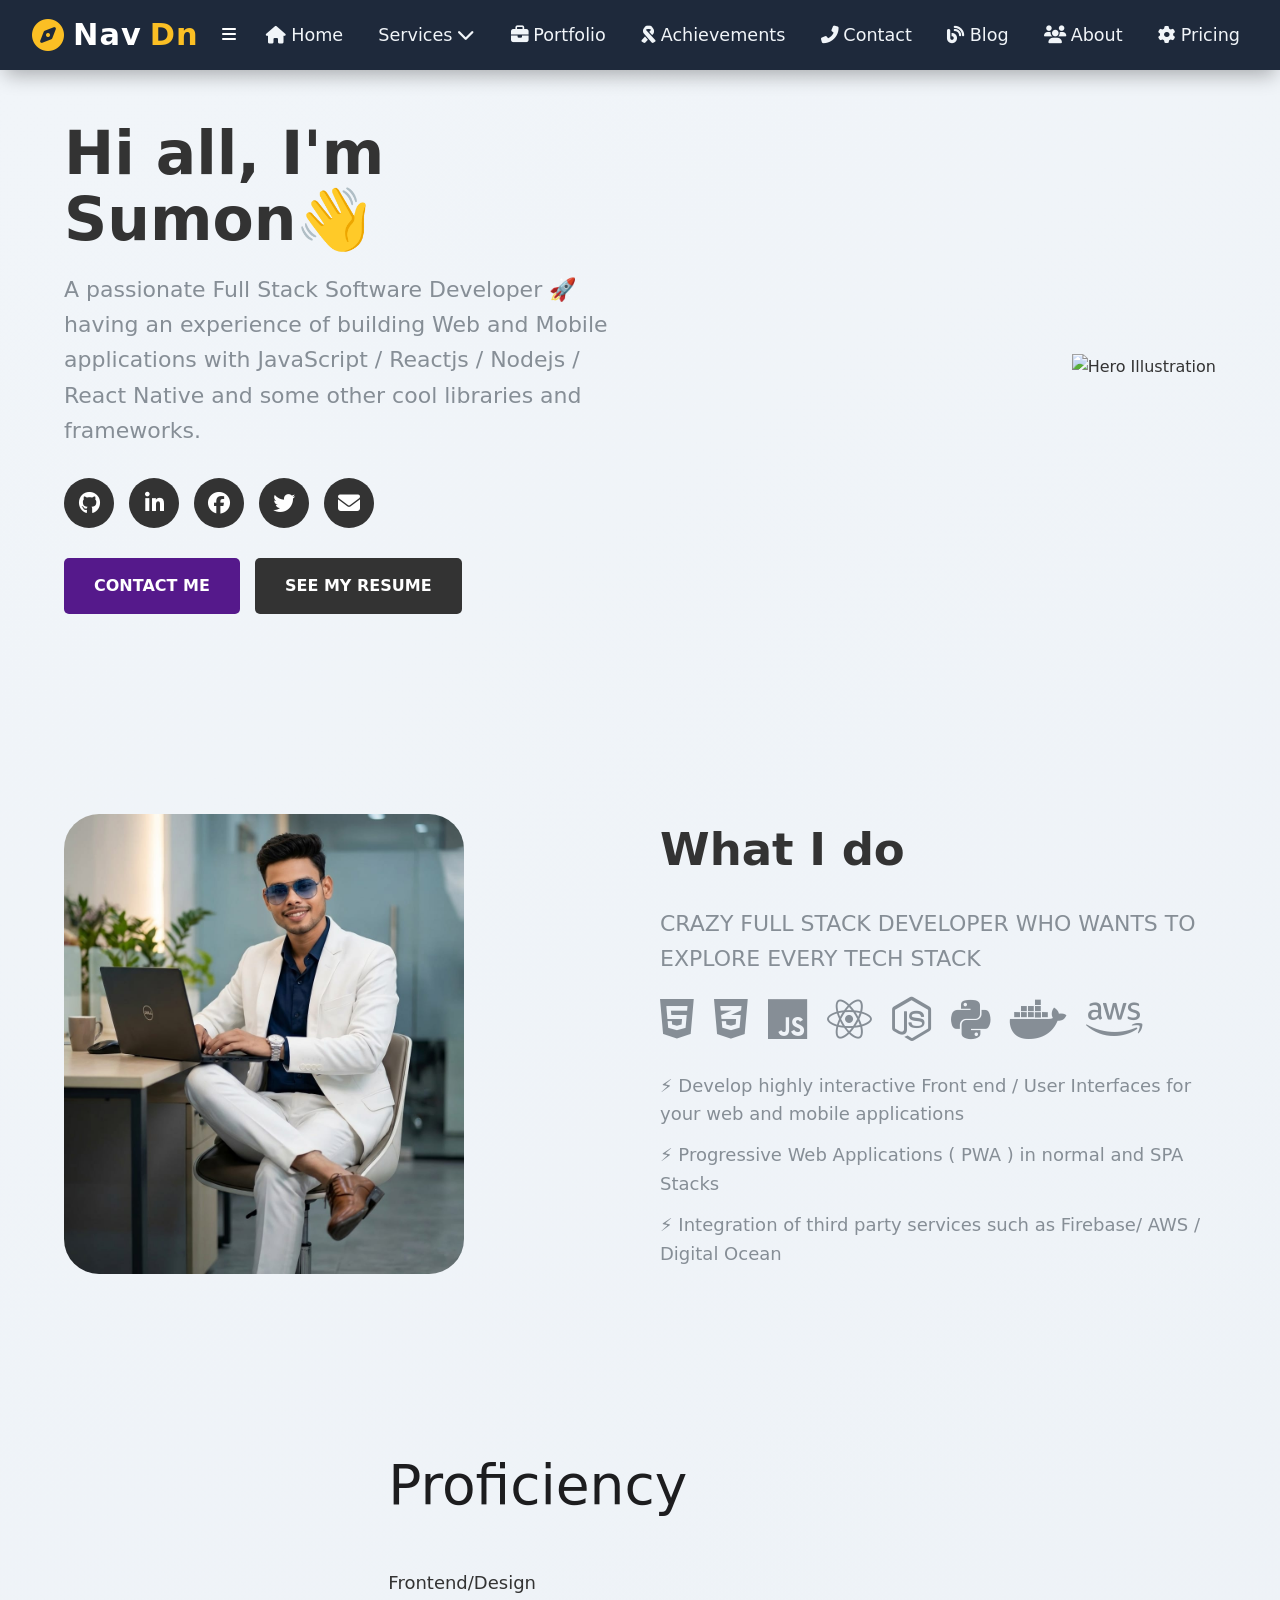
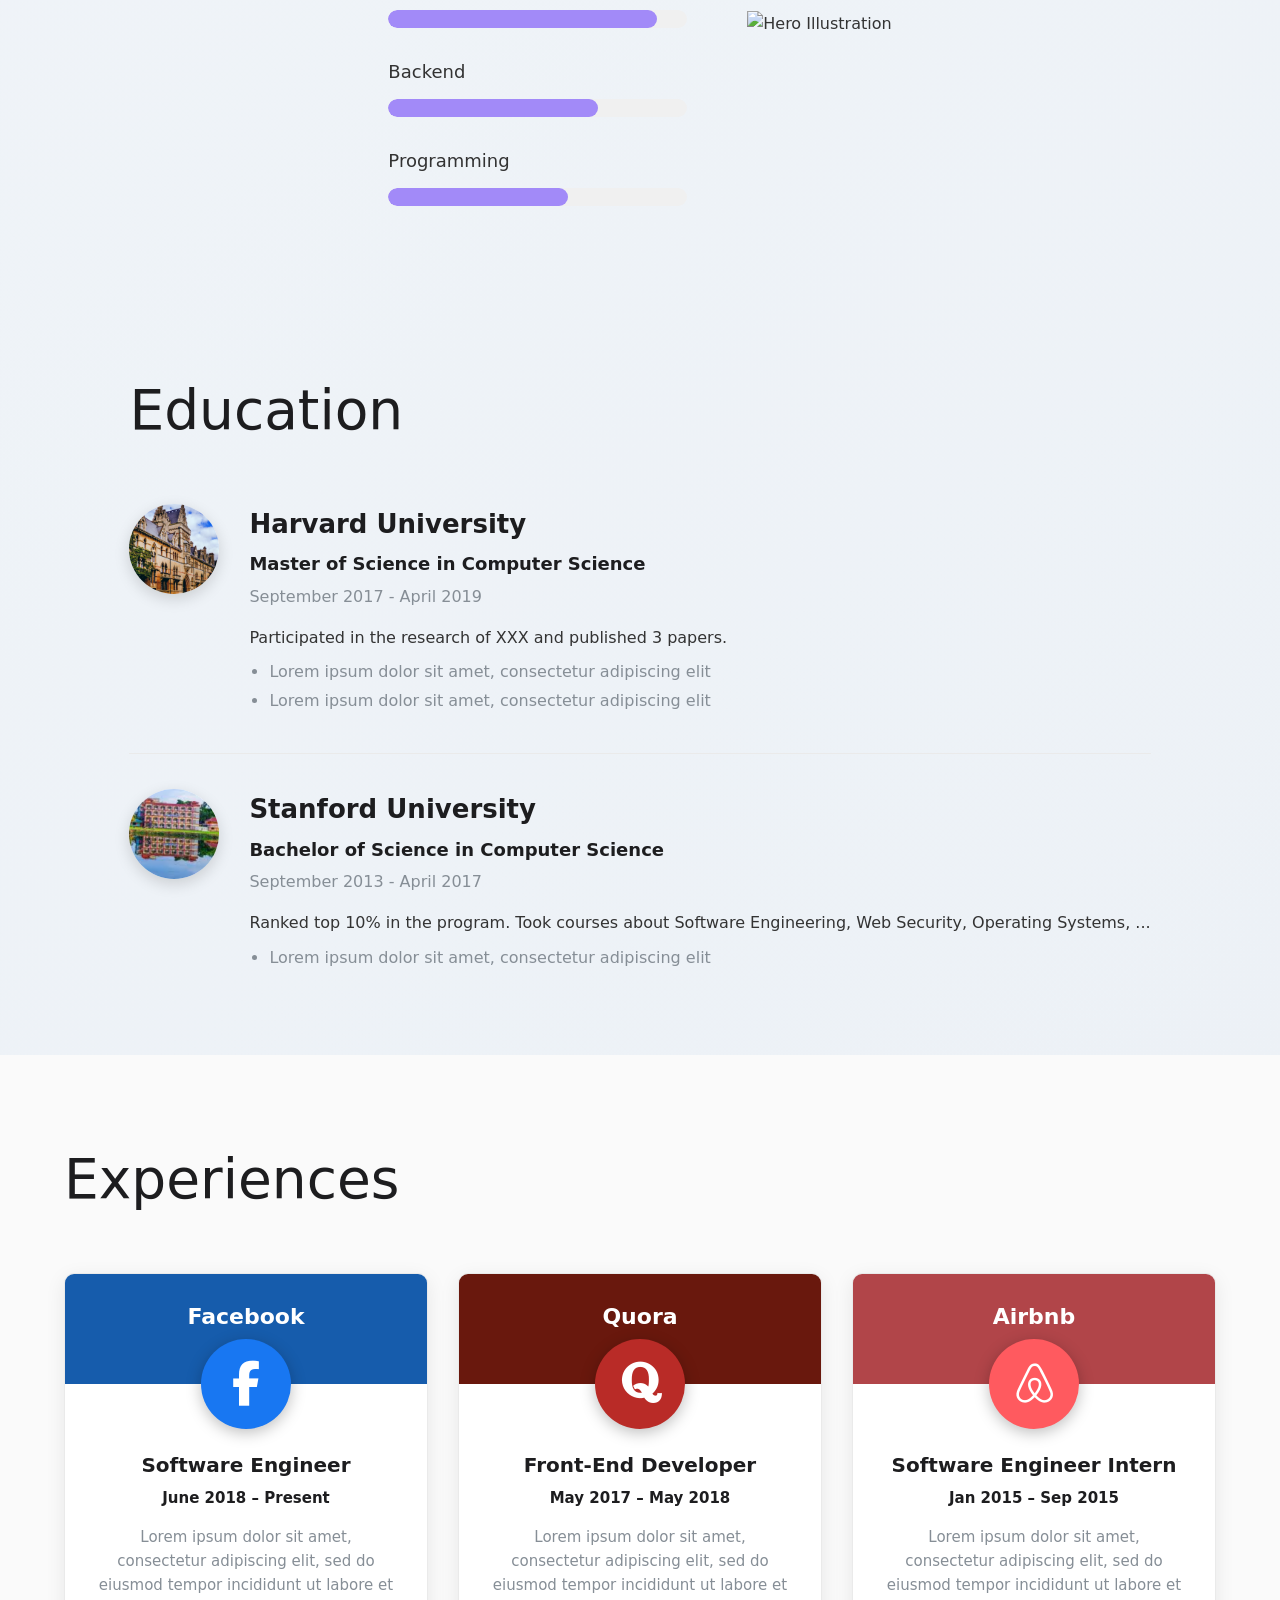
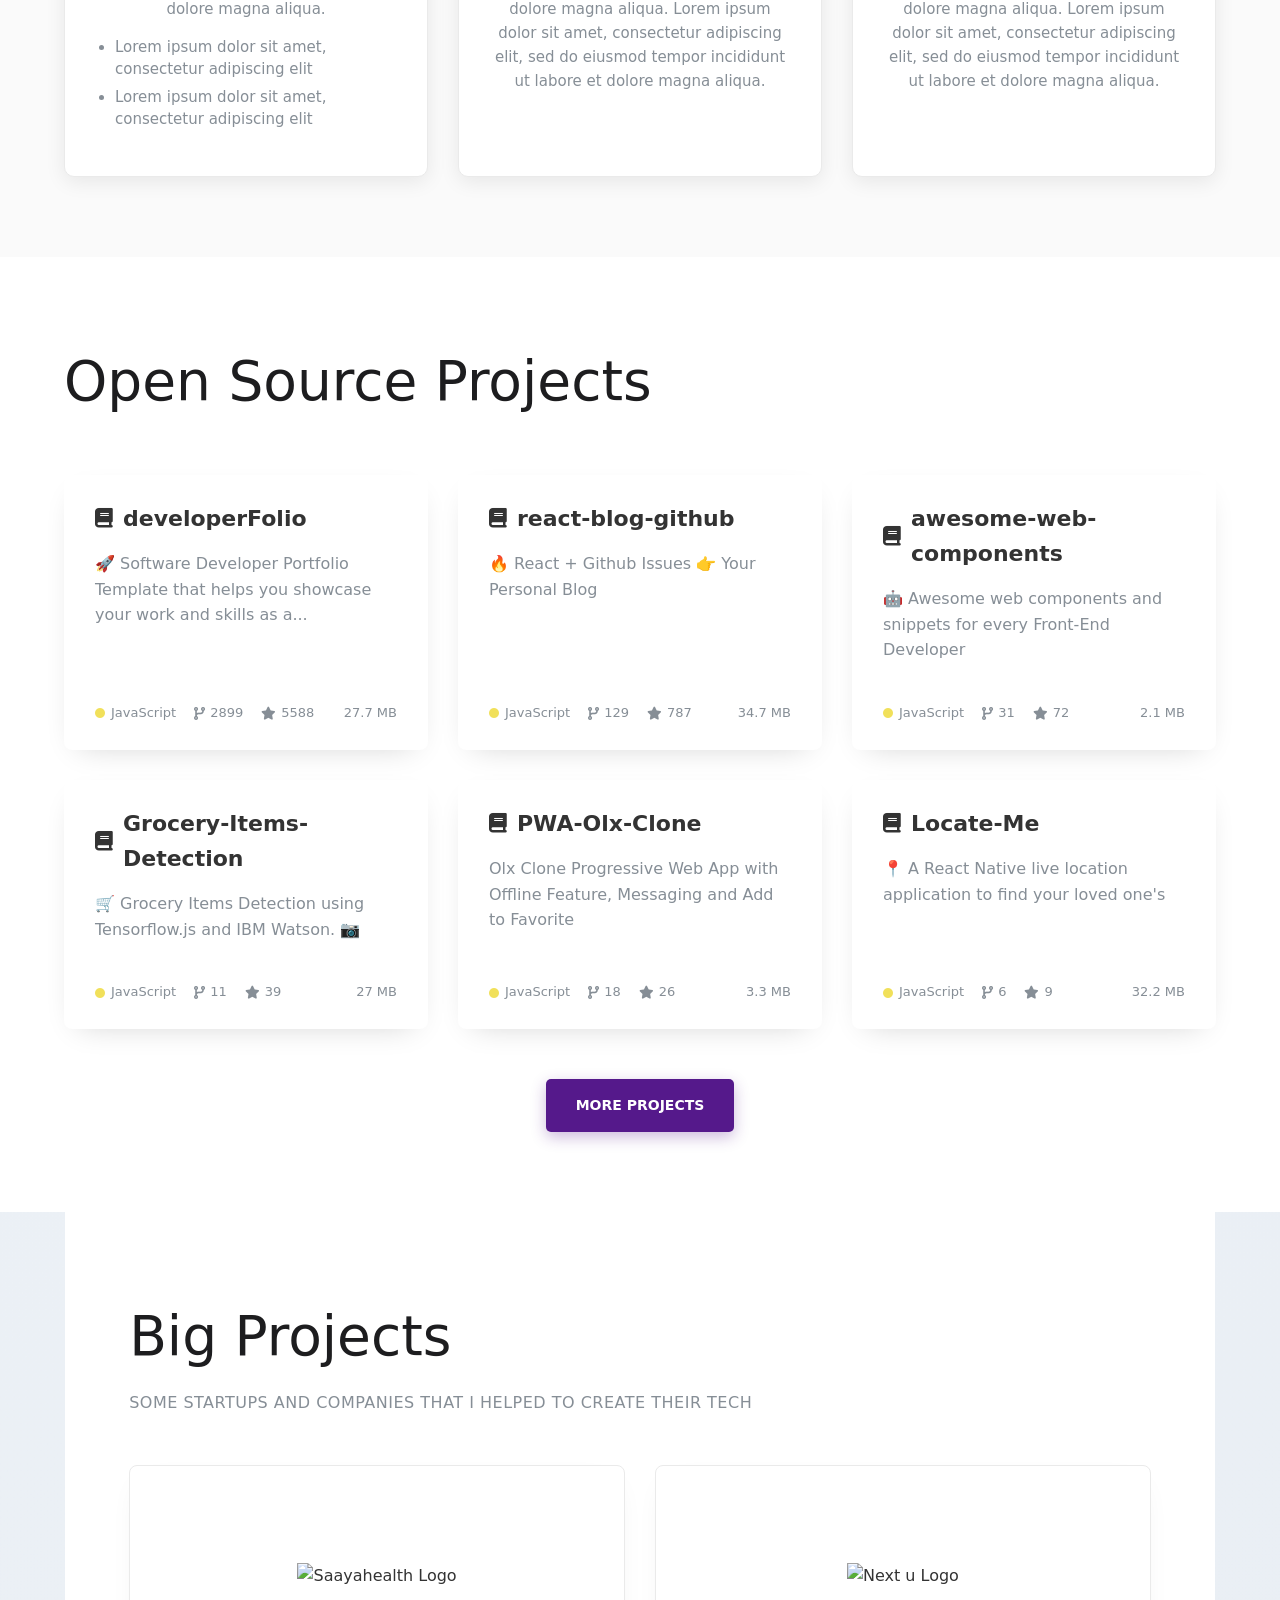
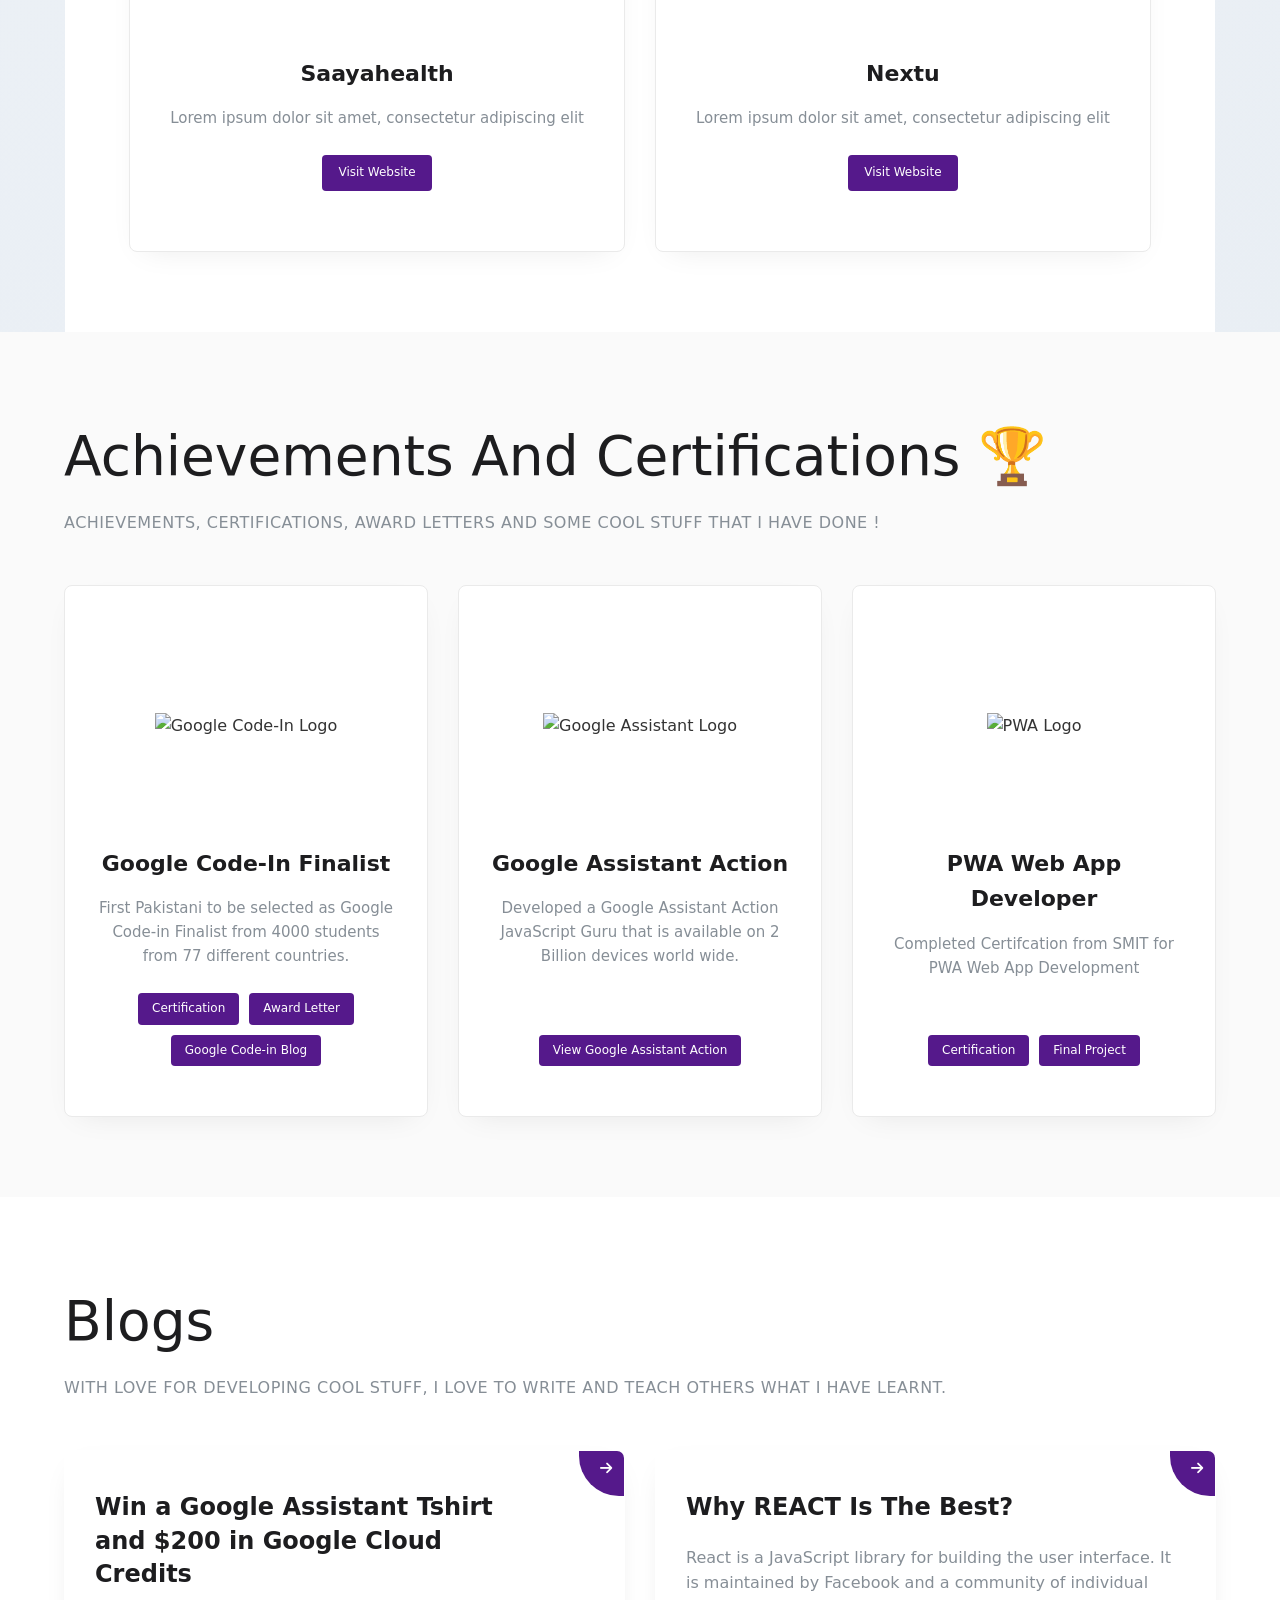
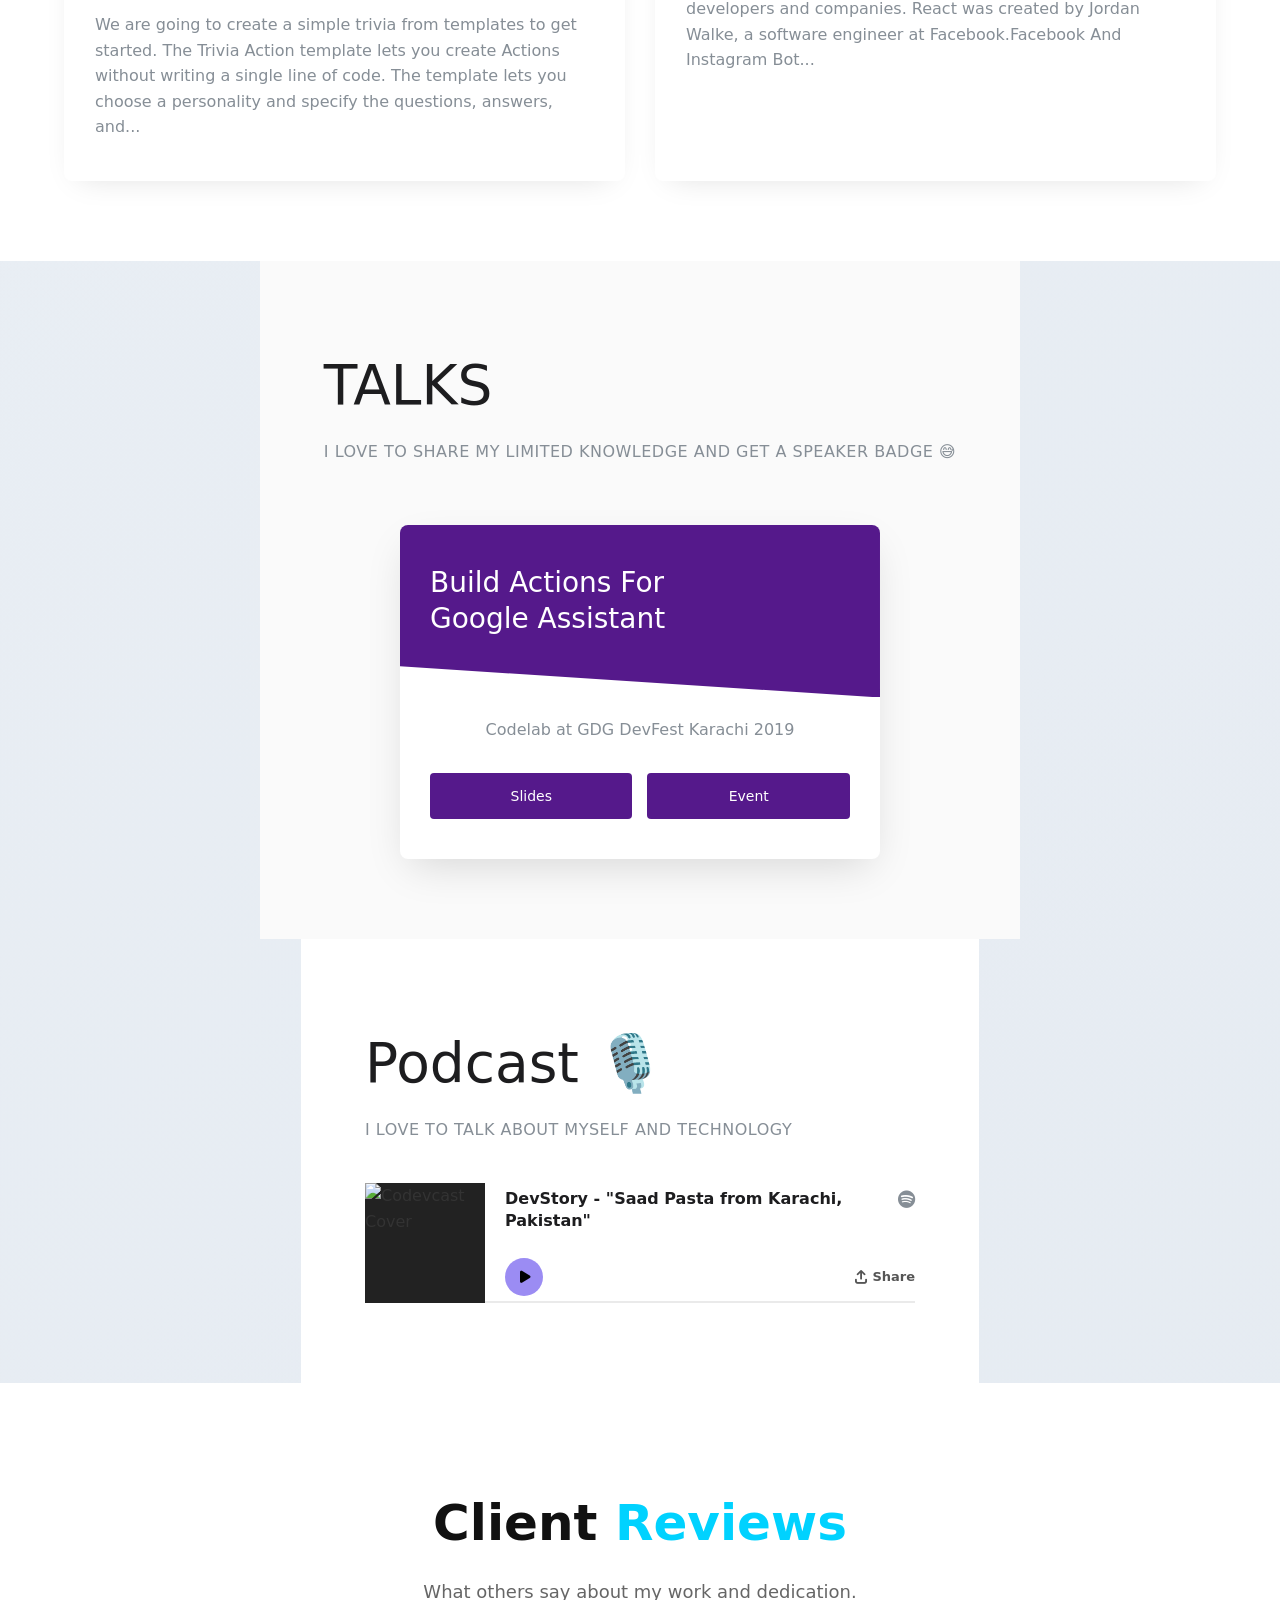
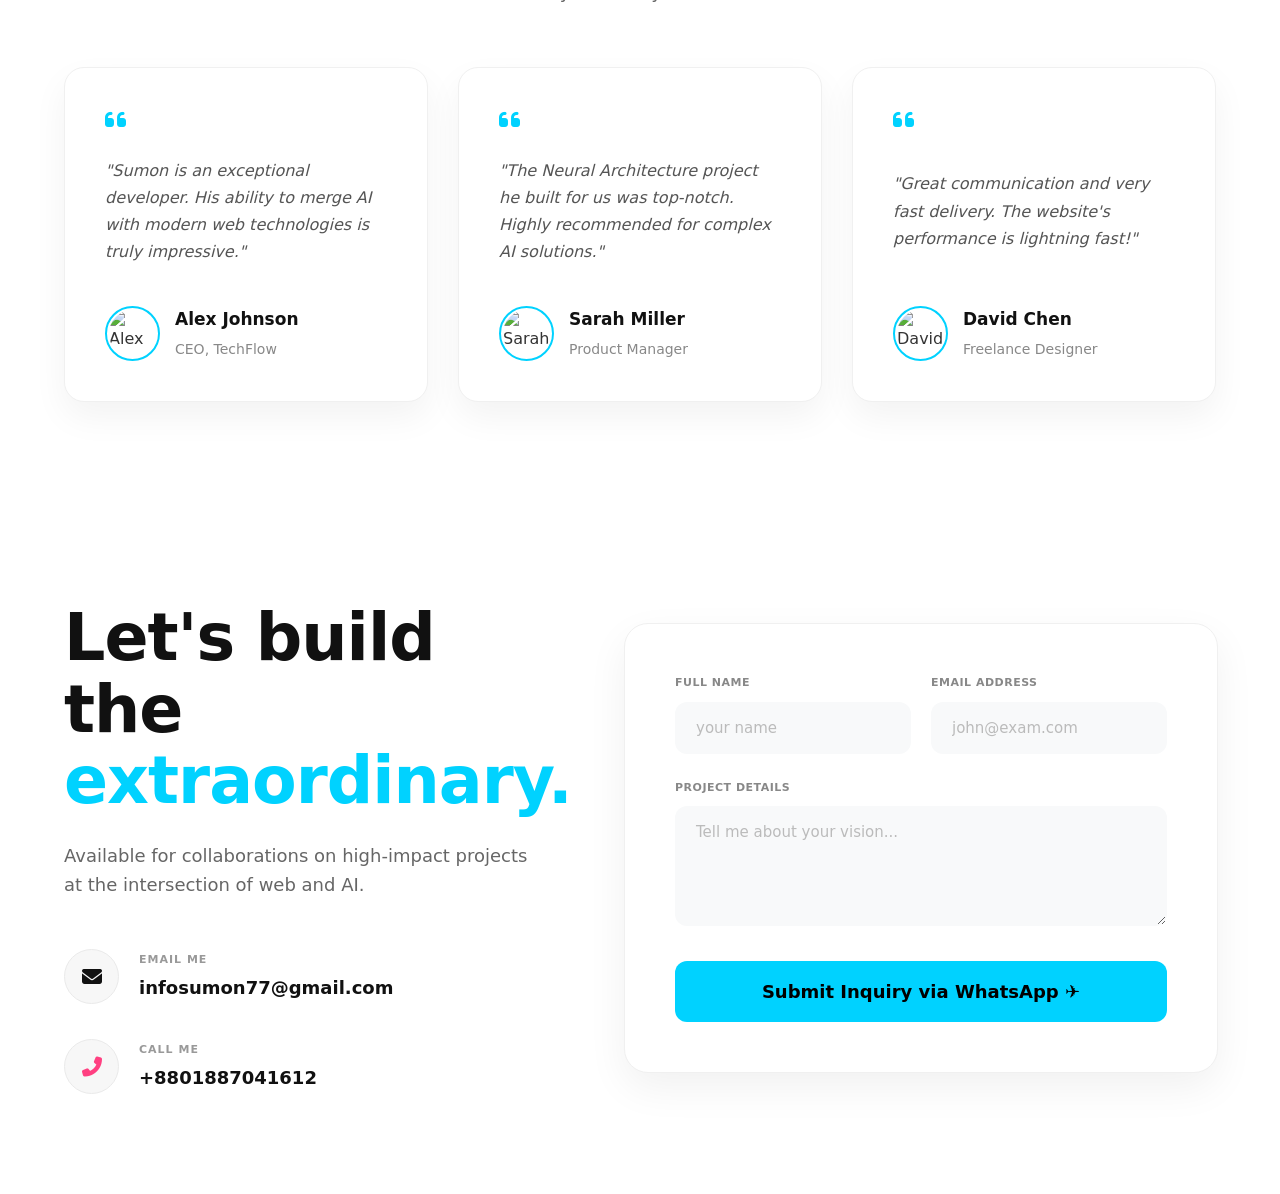
==== commit 9593cd87: "2nd commit" ====
--- a/index.html
+++ b/index.html
@@ -105,7 +105,7 @@
                 <a href="https:linkedin.com/in/mr-sumon-developer"><i class="fab fa-linkedin-in"></i></a>
                 <a href="https://www.facebook.com/sumon6122"><i class="fab fa-facebook"></i></a>
                 <a href="#"><i class="fab fa-twitter"></i></a>
-                <a href="#"><i class="fas fa-envelope"></i></a>
+                <a href="mailto:infosumon016@gmail.com"><i class="fas fa-envelope"></i></a>
             </div>
 
             <a href="#contact" class="btn">Contact Me</a>
--- a/style.css
+++ b/style.css
@@ -1,4 +1,6 @@
-/* CSS Variables */
+/* ==========================================================================
+   ১. BASE STYLES & VARIABLES (সব ডিভাইসের জন্য সাধারণ)
+   ========================================================================== */
 :root {
     --bg-color: #ffffff;
     --text-color: #333333;
@@ -13,42 +15,31 @@
     margin: 0;
     padding: 0;
     box-sizing: border-box;
-    font-family: 'Montserrat', sans-serif;
+    font-family: 'Montserrat', system-ui, -apple-system, sans-serif;
 }
 
 body {
+    background: linear-gradient(145deg, #f1f5f9 0%, #e4eaf1 100%);
     background-color: var(--bg-color);
     color: var(--text-color);
     line-height: 1.6;
-}
-
-/* --- Header / Navbar --- */
-/* Reset & Base Styles */
-* {
-    margin: 0;
-    padding: 0;
-    box-sizing: border-box;
-    font-family: system-ui, -apple-system, 'Segoe UI', Roboto, 'Helvetica Neue', sans-serif;
-}
-
-body {
-    background: linear-gradient(145deg, #f1f5f9 0%, #e4eaf1 100%);
     min-height: 100vh;
     display: flex;
     flex-direction: column;
 }
 
+/* ==========================================================================
+   ২. DESKTOP STYLES (বড় স্ক্রিনের জন্য - Default)
+   ========================================================================== */
 .navbar {
     background-color: #1e293b;
     color: white;
     padding: 0.5rem 2rem;
     box-shadow: 0 10px 20px -5px rgba(0,0,0,0.3);
-
-    position: fixed;   /* 🔥 এটা change */
+    position: fixed;
     top: 0;
     left: 0;
     width: 100%;
-
     transition: top 0.3s ease;
     z-index: 1000;
 }
@@ -59,10 +50,8 @@
     justify-content: space-between;
     max-width: 1300px;
     margin: 0 auto;
-    flex-wrap: wrap;
-}
-
-/* Logo Styles */
+}
+
 .logo a {
     color: white;
     font-size: 1.9rem;
@@ -83,24 +72,17 @@
     color: #fbbf24;
 }
 
-/* Navigation Menu */
 .nav-menu {
     display: flex;
     list-style: none;
     align-items: center;
     gap: 1.2rem;
-    transition: all 0.25s ease;
-}
-
-/* Navigation Items */
-.nav-item {
-    position: relative;
 }
 
 .nav-link {
     color: #f1f5f9;
     text-decoration: none;
-    font-size: 1.2rem;
+    font-size: 1.1rem;
     font-weight: 500;
     padding: 0.8rem 0.5rem;
     display: flex;
@@ -111,22 +93,13 @@
     white-space: nowrap;
 }
 
-.nav-link i {
-    font-size: 1rem;
-    color: #94a3b8;
-    transition: transform 0.2s;
-}
-
 .nav-link:hover {
     background-color: #334155;
     color: #fbbf24;
 }
 
-.nav-link:hover i {
-    color: #fbbf24;
-}
-
-/* Dropdown Styles */
+/* Dropdown (Desktop) */
+.nav-item { position: relative; }
 .dropdown-content {
     position: absolute;
     top: 100%;
@@ -140,20 +113,15 @@
     opacity: 0;
     visibility: hidden;
     transform: translateY(-6px);
-    transition: opacity 0.25s, transform 0.25s, visibility 0.25s;
+    transition: 0.25s;
     z-index: 100;
     border: 1px solid #334155;
 }
 
-/* Show dropdown on hover (desktop) */
 .nav-item.dropdown:hover .dropdown-content {
     opacity: 1;
     visibility: visible;
     transform: translateY(0);
-}
-
-.dropdown-content li {
-    width: 100%;
 }
 
 .dropdown-content a {
@@ -161,15 +129,7 @@
     padding: 0.9rem 1.5rem;
     display: block;
     text-decoration: none;
-    font-size: 1.05rem;
-    transition: background 0.15s, padding-left 0.15s;
-    white-space: nowrap;
-}
-
-.dropdown-content a i {
-    margin-right: 10px;
-    width: 1.4rem;
-    color: #fbbf24;
+    transition: 0.15s;
 }
 
 .dropdown-content a:hover {
@@ -178,173 +138,28 @@
     color: white;
 }
 
-/* Hamburger Menu */
-.menu-toggle {
-    display: none;
-    background: transparent;
-    border: 2px solid #f1f5f9;
-    color: white;
-    font-size: 1.8rem;
-    padding: 0.2rem 0.8rem;
-    border-radius: 12px;
-    cursor: pointer;
-    transition: 0.2s;
-}
-
-.menu-toggle:hover {
-    background-color: #334155;
-    border-color: #fbbf24;
-}
-
-/* ========== Mobile Responsive Styles ========== */
-@media screen and (max-width: 768px) {
-    .navbar {
-        padding: 0.5rem 1.2rem;
-    }
-
-    /* Show hamburger menu */
-    .menu-toggle {
-        display: block;
-    }
-
-    /* Mobile menu styles */
-    .nav-menu {
-        display: flex;
-        flex-direction: column;
-        align-items: stretch;
-        width: 100%;
-        background-color: #0f172a;
-        border-radius: 24px;
-        padding: 0.5rem 0;
-        margin-top: 1rem;
-        max-height: 0;
-        overflow: hidden;
-        visibility: hidden;
-        opacity: 0;
-        transform: scaleY(0.8);
-        transform-origin: top;
-        transition: max-height 0.4s ease, opacity 0.25s, transform 0.25s, visibility 0.1s 0.25s;
-        border: 1px solid #334155;
-        box-shadow: 0 15px 25px -10px black;
-        gap: 0.2rem;
-    }
-
-    /* Active mobile menu */
-    .nav-menu.active {
-        max-height: 700px;
-        visibility: visible;
-        opacity: 1;
-        transform: scaleY(1);
-        transition: max-height 0.5s ease, opacity 0.3s, transform 0.3s, visibility 0s;
-        padding: 1rem 0;
-    }
-
-    /* Mobile nav items */
-    .nav-item {
-        width: 100%;
-        margin: 0;
-    }
-
-    .nav-link {
-        justify-content: space-between;
-        padding: 1rem 1.5rem;
-        font-size: 1.2rem;
-        border-radius: 0;
-        white-space: normal;
-    }
-
-    .nav-link i {
-        font-size: 1.2rem;
-    }
-
-    /* Mobile dropdown styles */
-    .dropdown-content {
-        position: static;
-        box-shadow: none;
-        background-color: #1e293b;
-        border-radius: 12px;
-        margin: 0.2rem 1rem 0.5rem 1rem;
-        padding: 0.3rem 0;
-        opacity: 1;
-        visibility: visible;
-        transform: none;
-        transition: none;
-        display: none;
-        border: 1px solid #3b4a5f;
-        min-width: auto;
-    }
-
-    /* Open state for mobile dropdown */
-    .dropdown-content.open {
-        display: block;
-    }
-
-    /* Remove hover effect on mobile */
-    .nav-item.dropdown:hover .dropdown-content {
-        opacity: 1;
-        visibility: visible;
-        transform: none;
-    }
-
-    .dropdown-content a {
-        padding: 0.9rem 1.8rem;
-        white-space: normal;
-    }
-
-    .dropdown-content a:hover {
-        padding-left: 2.2rem;
-    }
-}
-
-/* Optional: Page content styles (if you have main content) */
+/* Main Content & Containers */
+.container {
+    padding: 120px 5% 80px 5%; /* Top padding added for fixed navbar */
+    display: flex;
+    align-items: center;
+    justify-content: space-between;
+    gap: 40px;
+    max-width: 1300px;
+    margin: 0 auto;
+}
+
+.section-title { font-size: 45px; margin-bottom: 20px; }
+
 .page-content {
     max-width: 1000px;
-    margin: 3rem auto;
+    margin: 100px auto 3rem auto;
     padding: 2rem;
     background: rgba(255,255,255,0.3);
     backdrop-filter: blur(8px);
     border-radius: 48px;
     box-shadow: 0 20px 30px -5px rgba(0,0,0,0.2);
     text-align: center;
-    color: #0f172a;
-}
-
-.page-content h1 {
-    font-size: 2.5rem;
-    font-weight: 600;
-    margin-bottom: 1rem;
-}
-
-.page-content p {
-    font-size: 1.3rem;
-    margin: 1rem 0;
-}
-
-.badge {
-    background: #1e293b;
-    color: #fbbf24;
-    padding: 0.3rem 1.2rem;
-    border-radius: 40px;
-    font-size: 1.1rem;
-    display: inline-block;
-}
-
-/* --- Reusable Container --- */
-.container {
-    padding: 80px 5%;
-    display: flex;
-    align-items: center;
-    justify-content: space-between;
-    gap: 40px;
-}
-
-h1, h2 {
-    font-weight: 700;
-}
-
-.section-title {
-    font-size: 45px;
-    margin-bottom: 20px;
 }
 
 /* Buttons */
@@ -361,7 +176,6 @@
     transition: 0.3s;
     border: none;
     cursor: pointer;
-    margin-top: 15px;
 }
 
 .btn:hover {
@@ -369,14 +183,138 @@
     transform: translateY(-2px);
 }
 
-.btn-secondary {
-    background-color: var(--text-color);
-    margin-left: 10px;
-}
-
-.btn-more {
-    margin-top: 40px;
-}
+.btn-secondary { background-color: var(--text-color); margin-left: 10px; }
+
+/* ==========================================================================
+   ৩. TABLET STYLES (ট্যাবলেটের জন্য - Max 1024px)
+   ========================================================================== */
+@media screen and (max-width: 1024px) {
+    .container {
+        flex-direction: column;
+        text-align: center;
+        padding: 100px 5% 50px 5%;
+    }
+
+    .section-title {
+        font-size: 36px;
+    }
+
+    .nav-link {
+        font-size: 1rem;
+        padding: 0.6rem 0.4rem;
+    }
+
+    .page-content {
+        width: 90%;
+        margin-top: 80px;
+    }
+}
+
+/* ==========================================================================
+   ৪. MOBILE STYLES (মোবাইলের জন্য - Max 768px)
+   ========================================================================== */
+@media screen and (max-width: 768px) {
+    .navbar {
+        padding: 0.5rem 1rem;
+    }
+
+    /* Hamburger Menu Toggle */
+    .menu-toggle {
+        display: block;
+        background: transparent;
+        border: 2px solid #f1f5f9;
+        color: white;
+        font-size: 1.5rem;
+        padding: 0.2rem 0.6rem;
+        border-radius: 8px;
+        cursor: pointer;
+    }
+
+    /* Mobile Nav Menu */
+    .nav-menu {
+        position: absolute;
+        top: 100%;
+        left: 0;
+        width: 100%;
+        flex-direction: column;
+        background-color: #0f172a;
+        max-height: 0;
+        overflow: hidden;
+        visibility: hidden;
+        opacity: 0;
+        transform: scaleY(0.8);
+        transform-origin: top;
+        transition: all 0.4s ease;
+        padding: 0;
+        gap: 0;
+    }
+
+    .nav-menu.active {
+        max-height: 80vh;
+        visibility: visible;
+        opacity: 1;
+        transform: scaleY(1);
+        padding: 1rem 0;
+        overflow-y: auto;
+    }
+
+    .nav-item {
+        width: 100%;
+    }
+
+    .nav-link {
+        padding: 1rem 1.5rem;
+        border-radius: 0;
+        border-bottom: 1px solid rgba(255,255,255,0.05);
+    }
+
+    /* Mobile Dropdown */
+    .dropdown-content {
+        position: static;
+        opacity: 1;
+        visibility: visible;
+        transform: none;
+        display: none;
+        background-color: #1e293b;
+        box-shadow: none;
+        margin: 0;
+        border-radius: 0;
+        border: none;
+    }
+
+    .dropdown-content.open {
+        display: block;
+    }
+
+    /* Mobile Buttons & Titles */
+    .section-title {
+        font-size: 28px;
+    }
+
+    .btn {
+        width: 100%; /* মোবাইলে বাটনগুলো ফুল উইডথ হবে */
+        margin-left: 0 !important;
+        margin-bottom: 10px;
+    }
+
+    .page-content h1 {
+        font-size: 1.8rem;
+    }
+
+    .container {
+        gap: 20px;
+        padding-top: 80px;
+    }
+}
+
+
+
+
+
+
+
+
+
 
 /* --- Hero Section --- */
 .hero-text {
@@ -447,6 +385,11 @@
     width: 100%;
     max-width: 550px;
 }
+
+
+
+
+
 
 /* --- Skills Section --- */
 .skills-img {
@@ -933,7 +876,6 @@
 
 
 
-
 /* =========================================
    Client Reviews Section (White Theme Layout)
    ========================================= */
@@ -1078,9 +1020,6 @@
         margin-bottom: 30px;
     }
 }
-
-
-
 
 
 
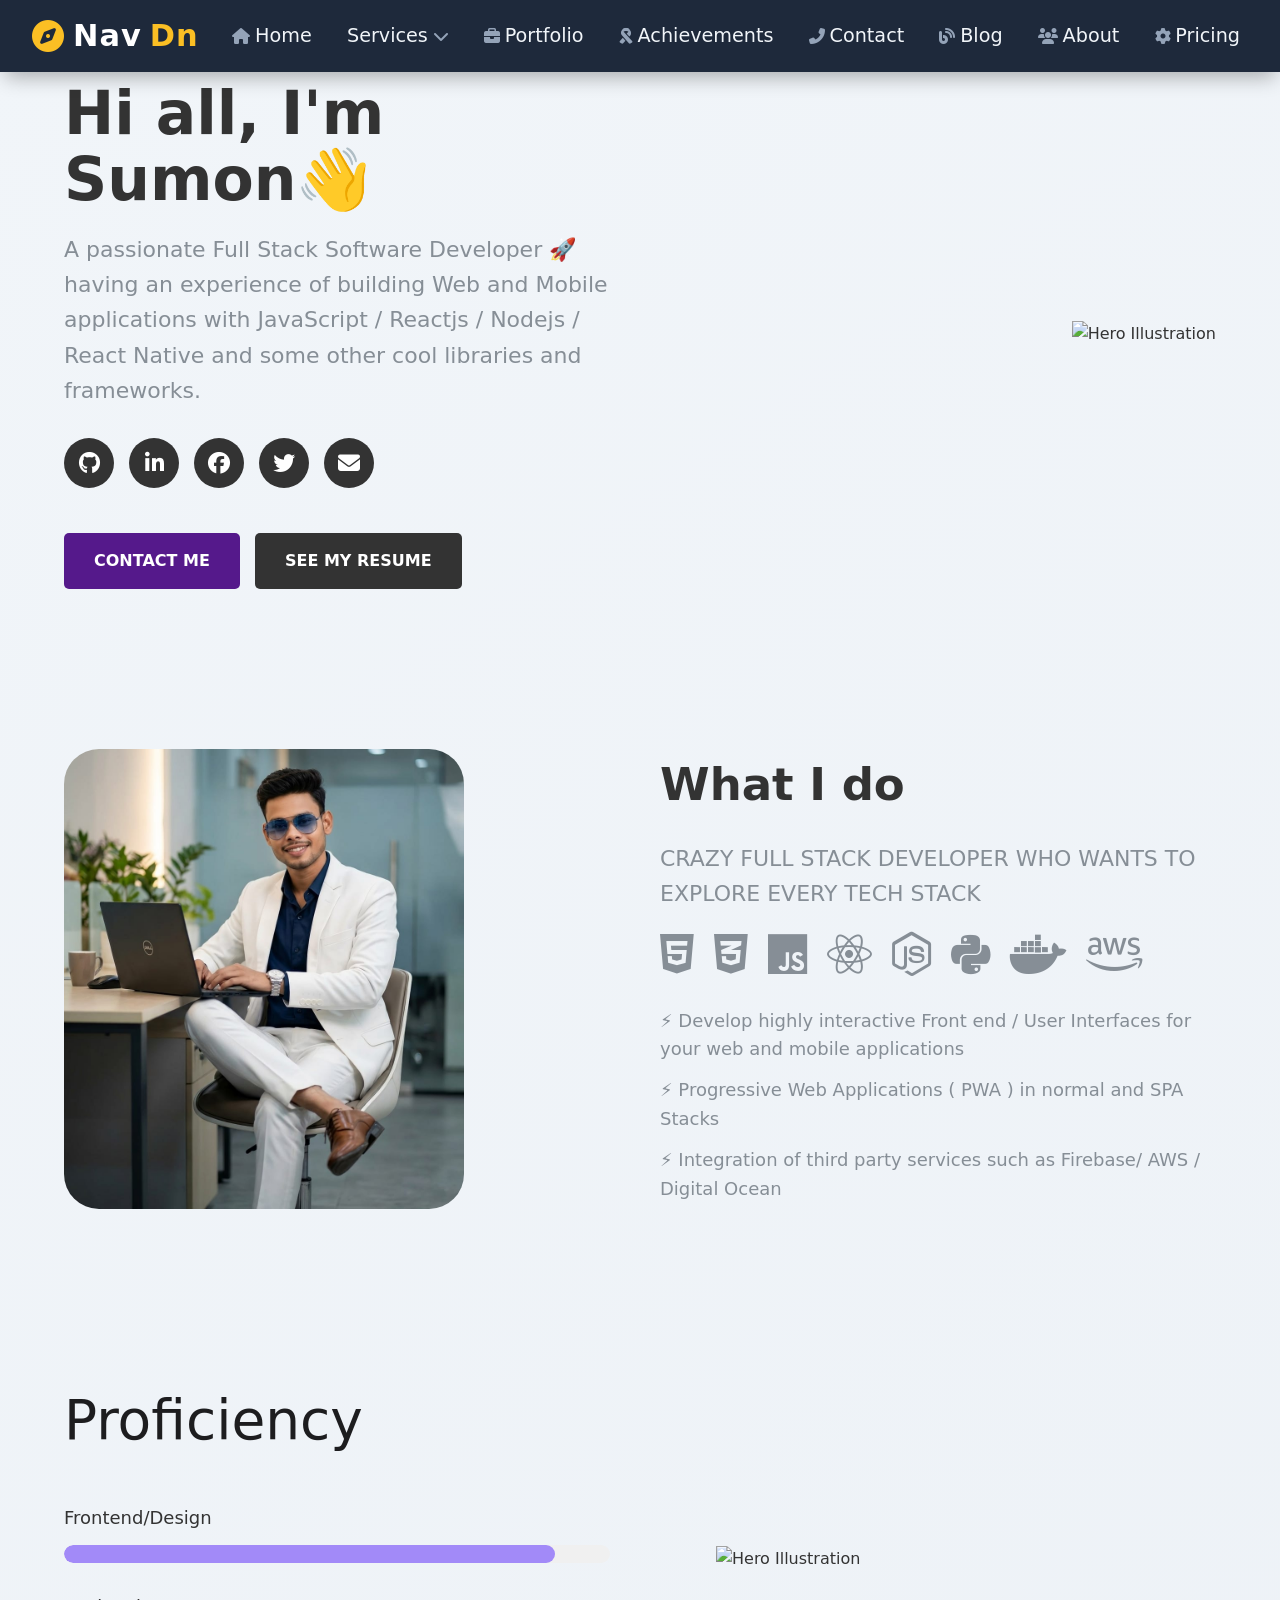
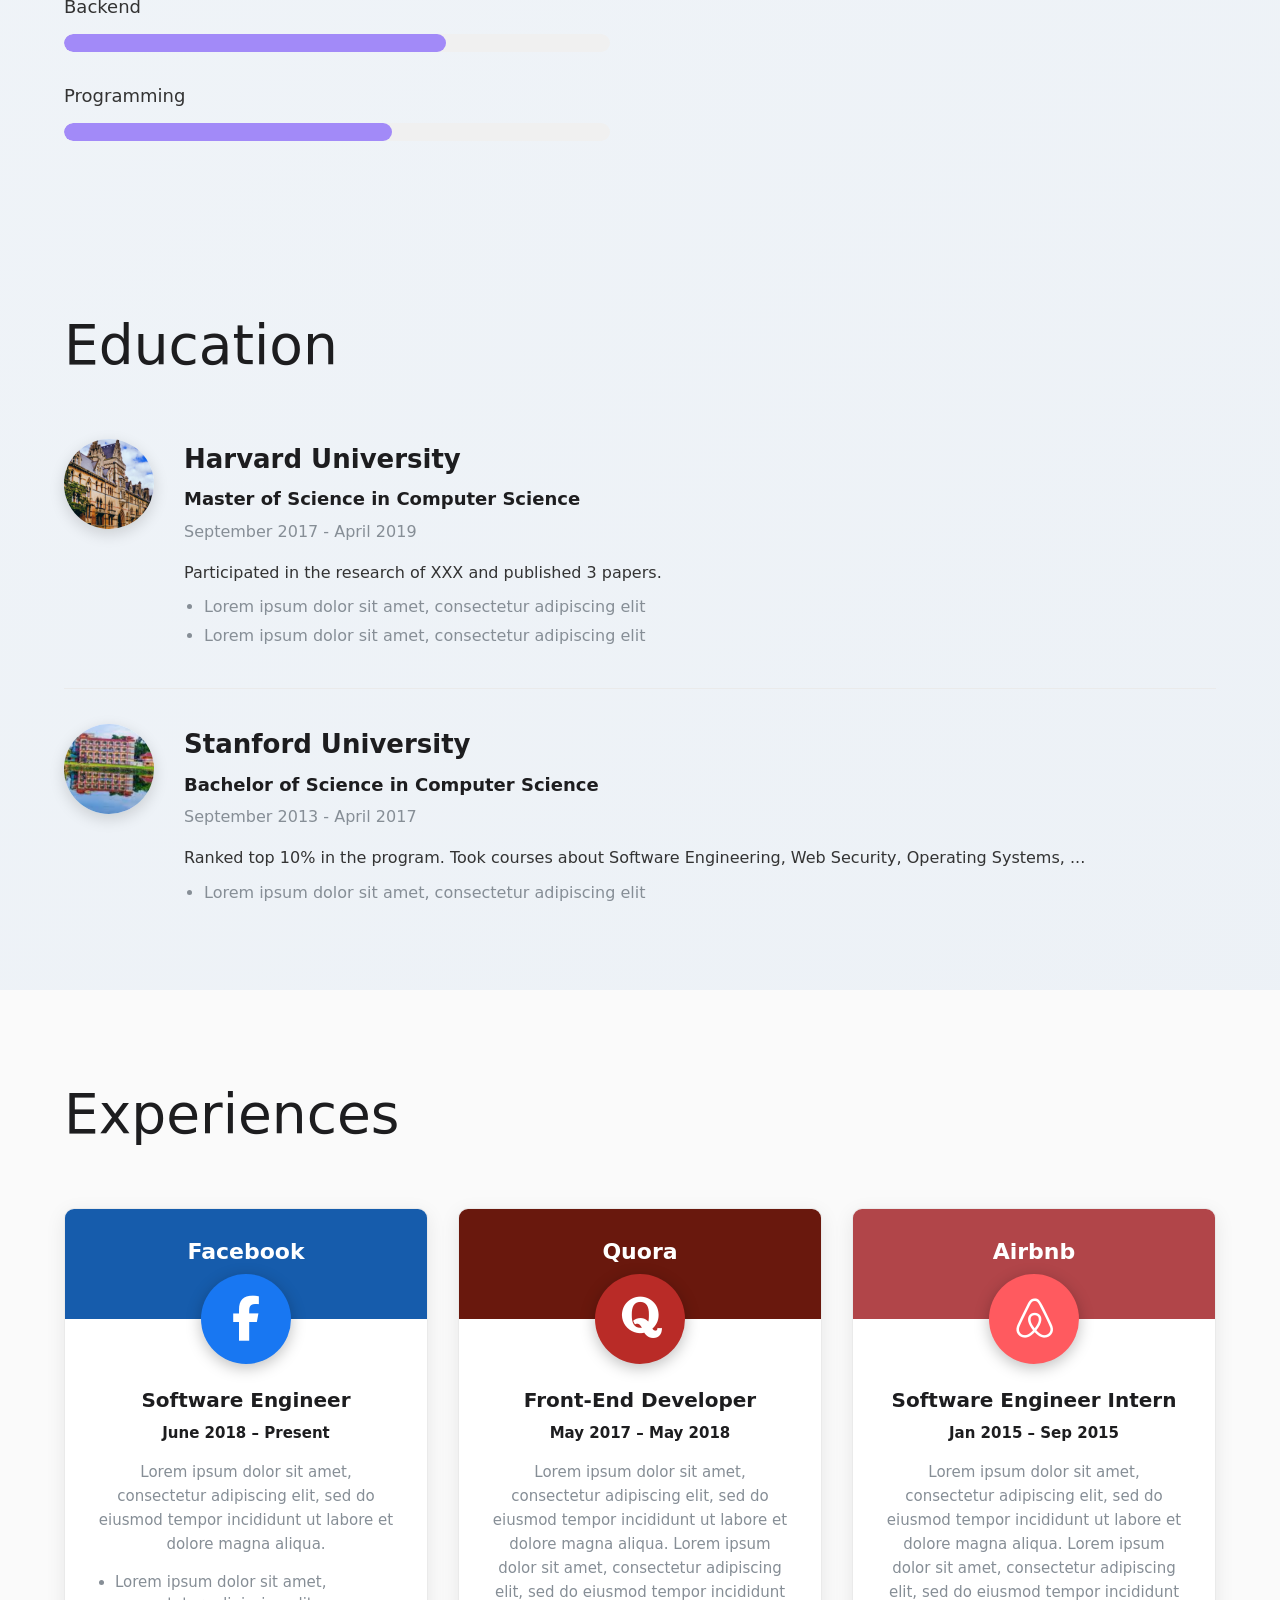
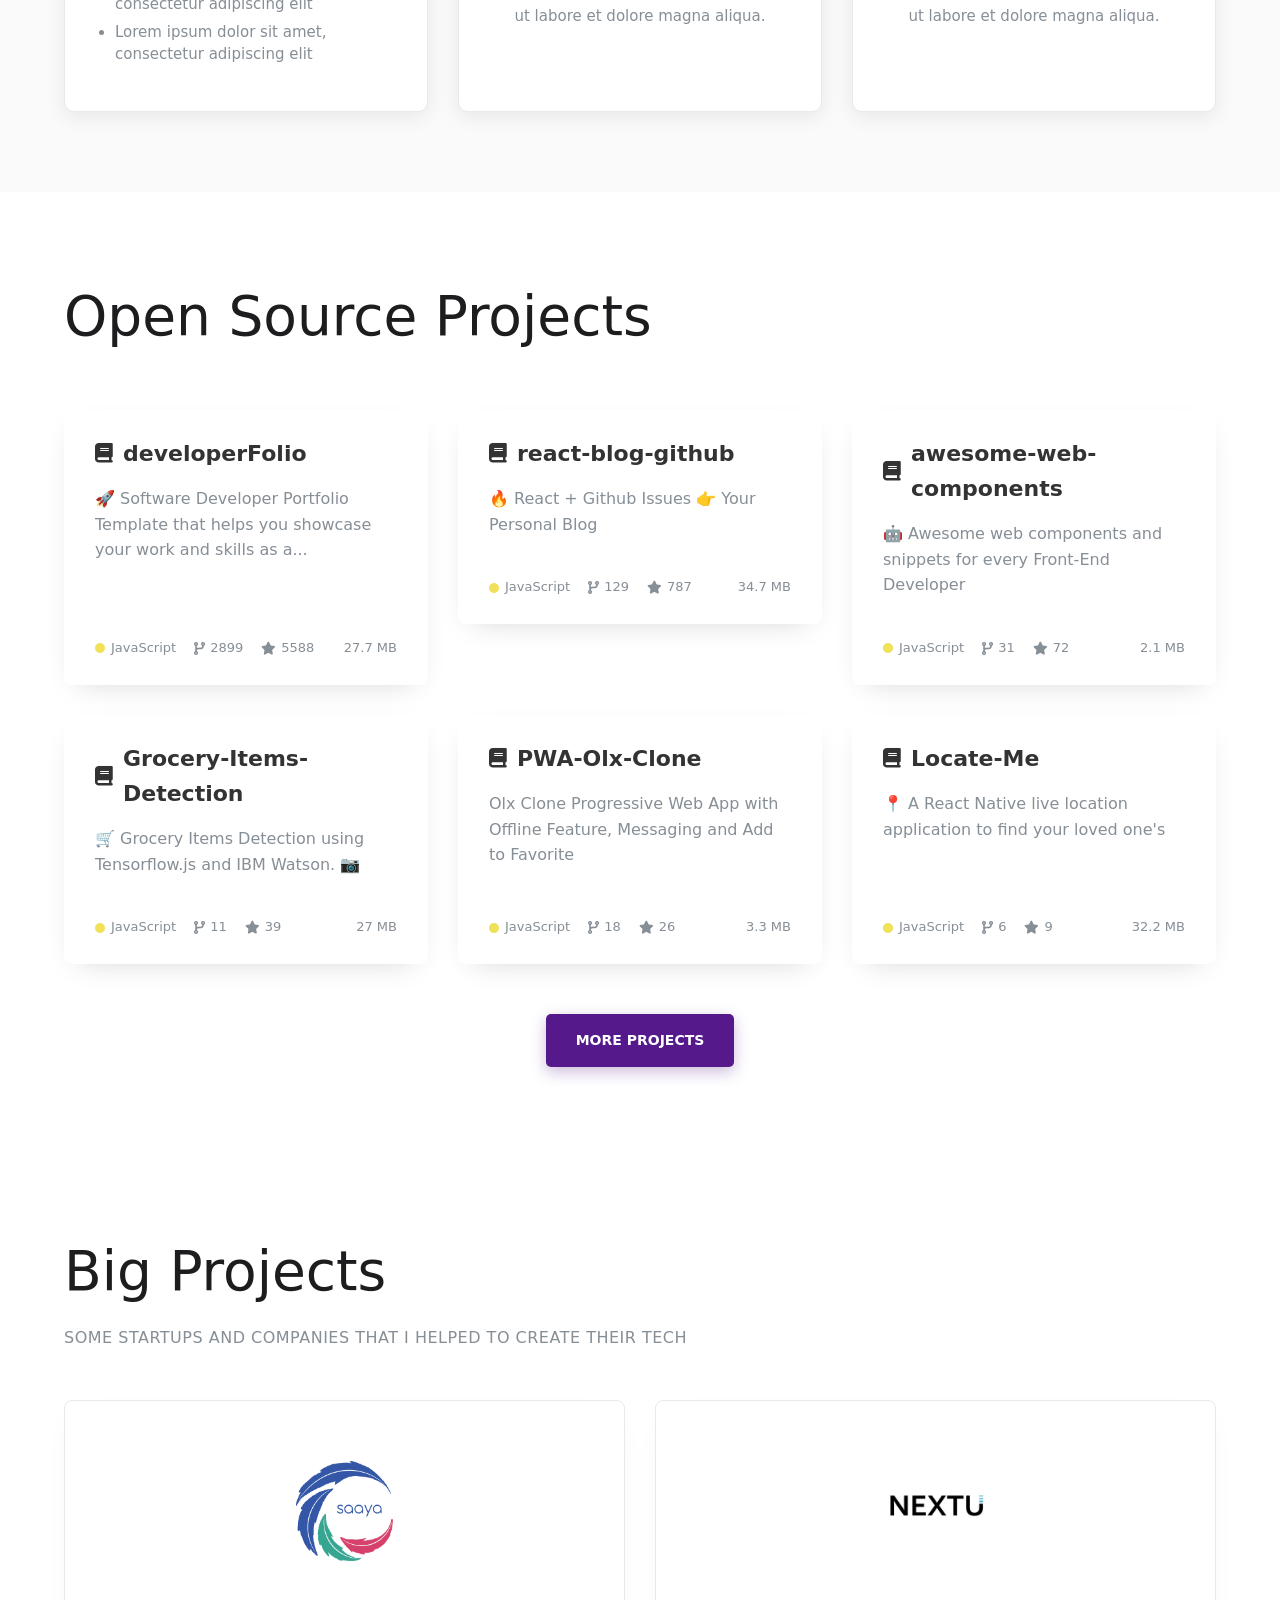
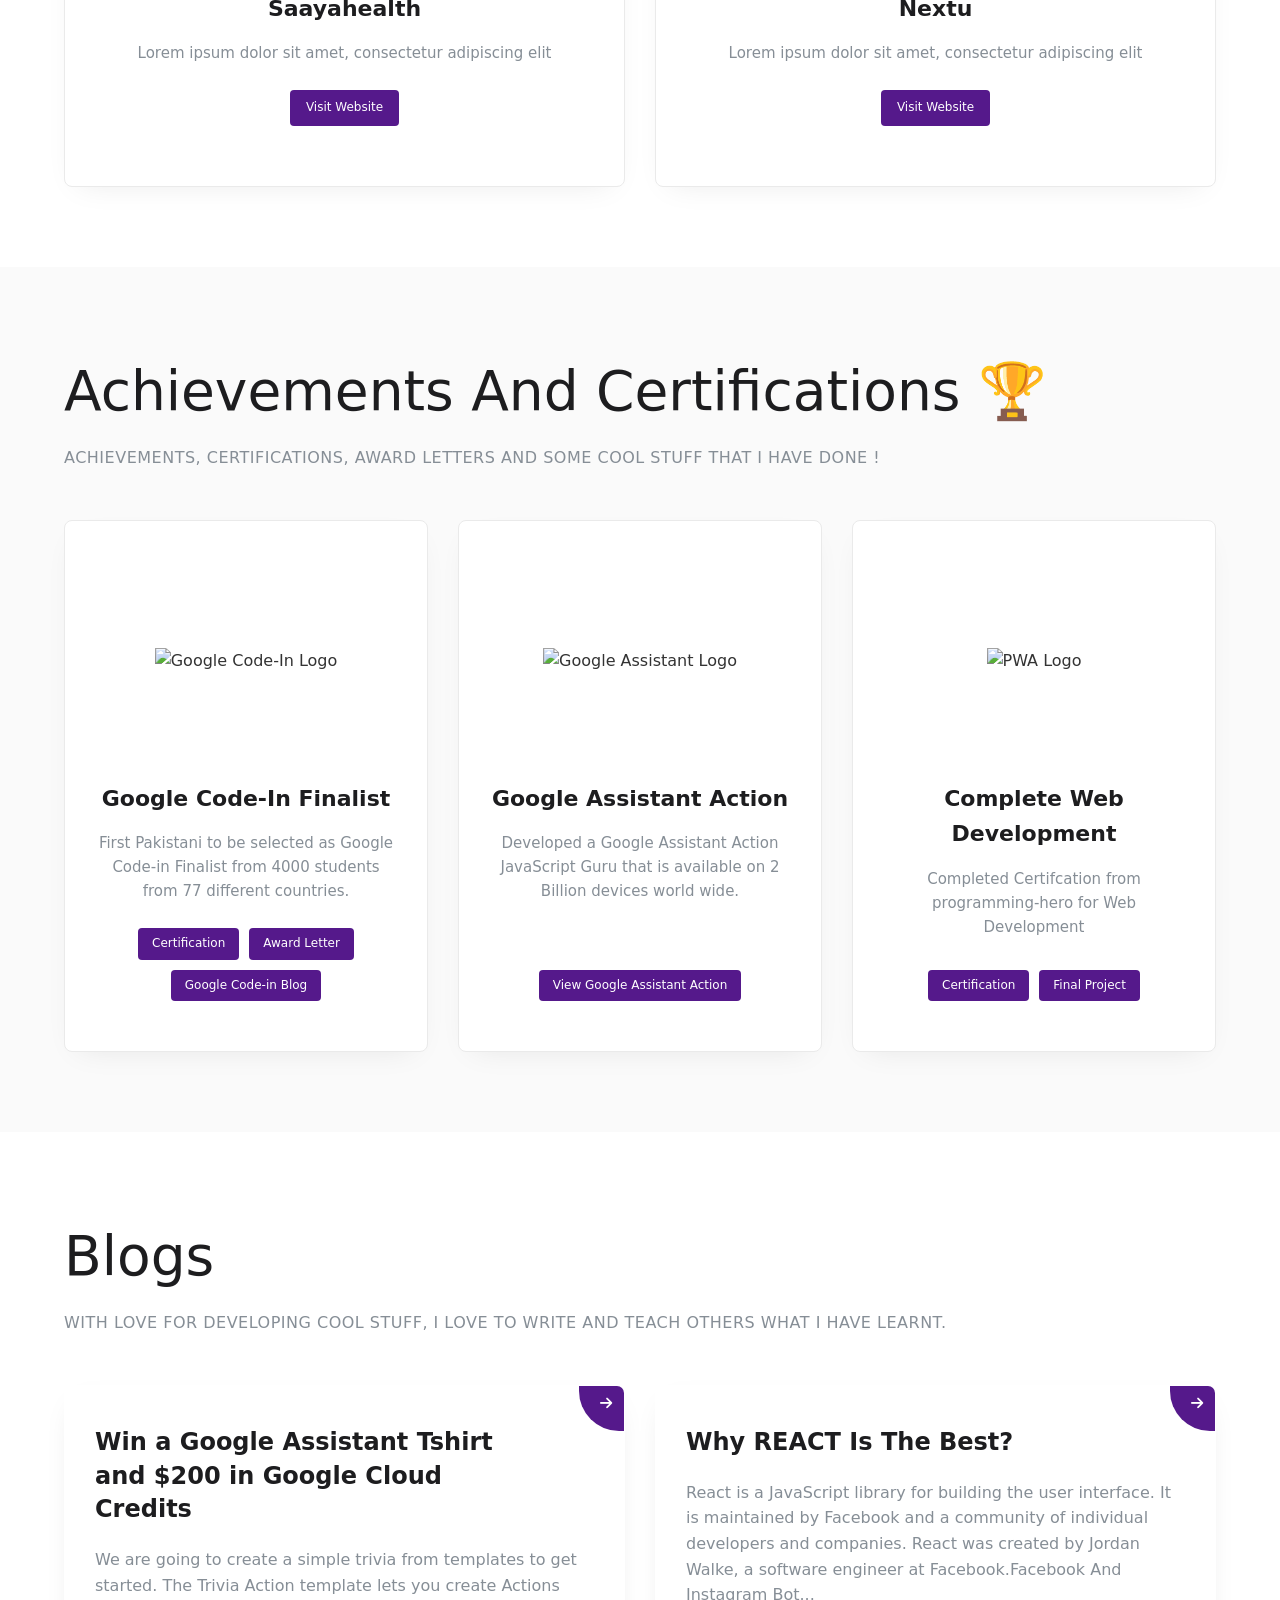
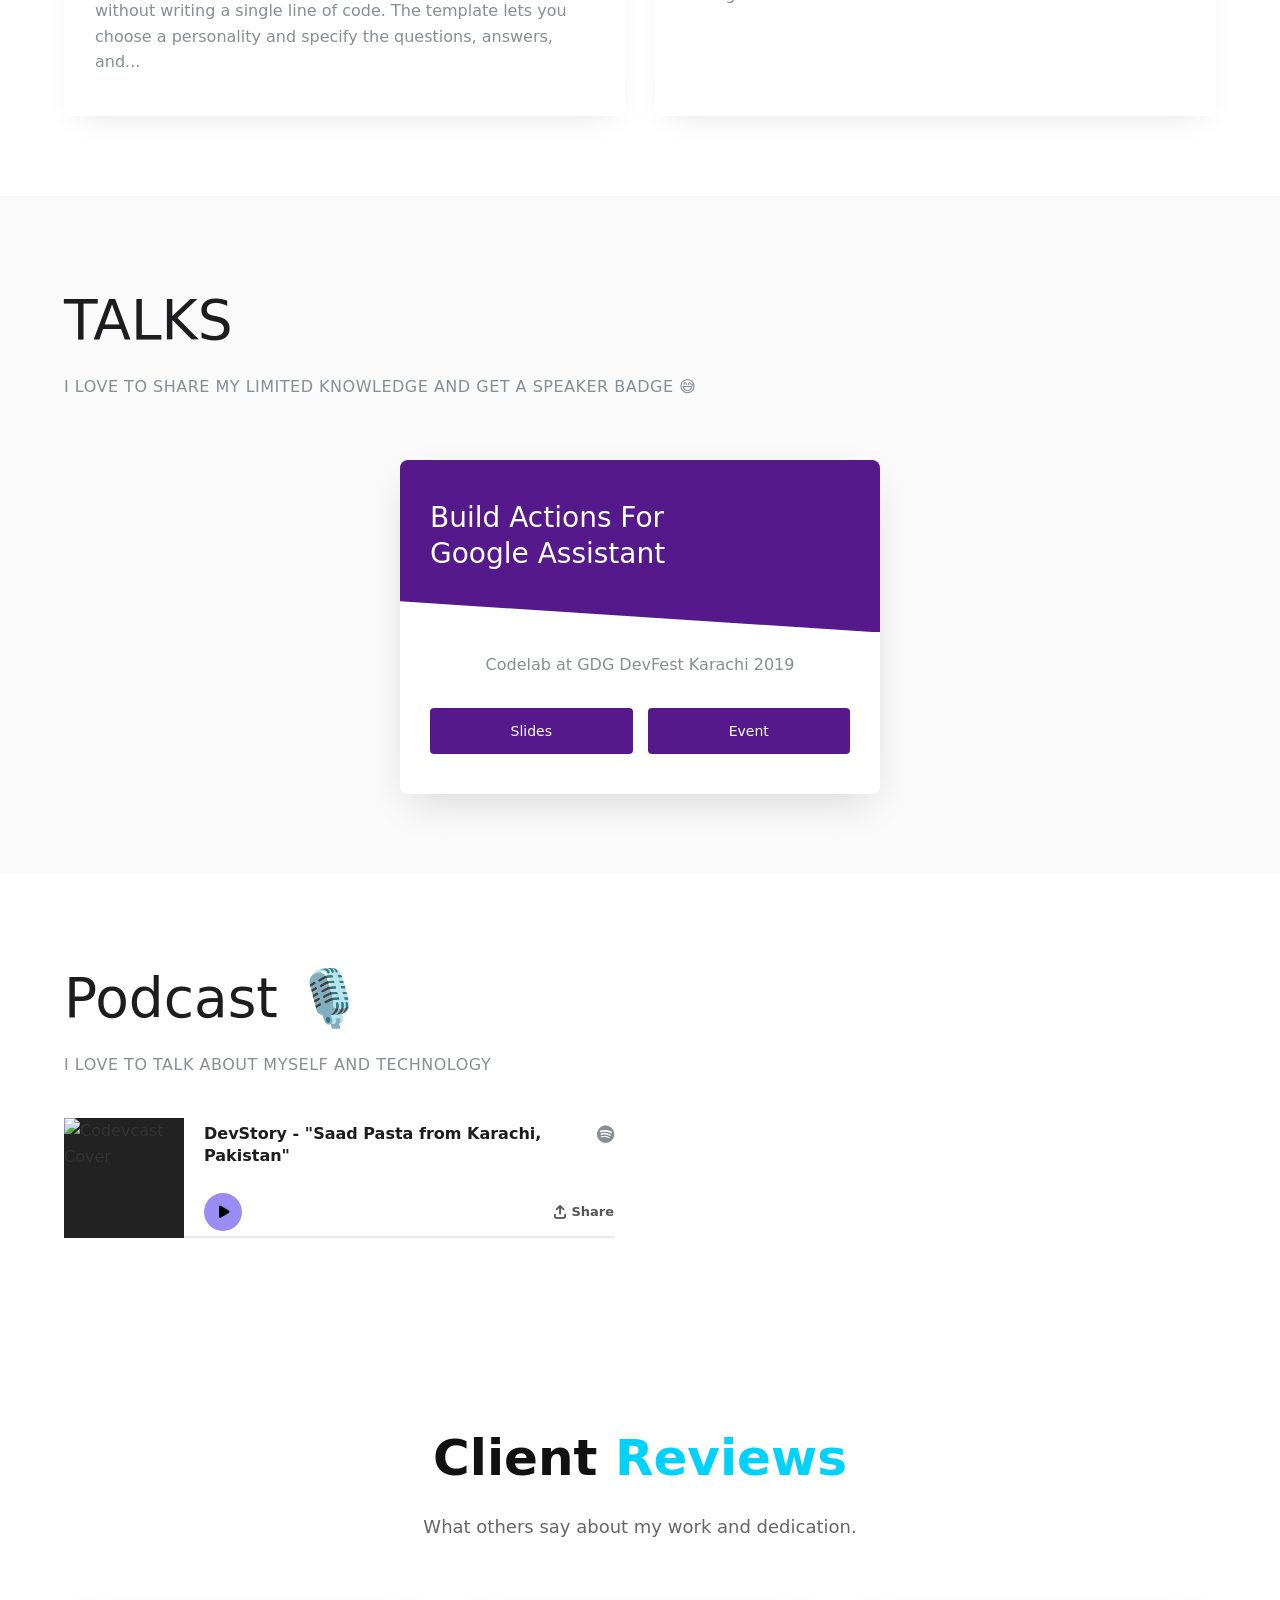
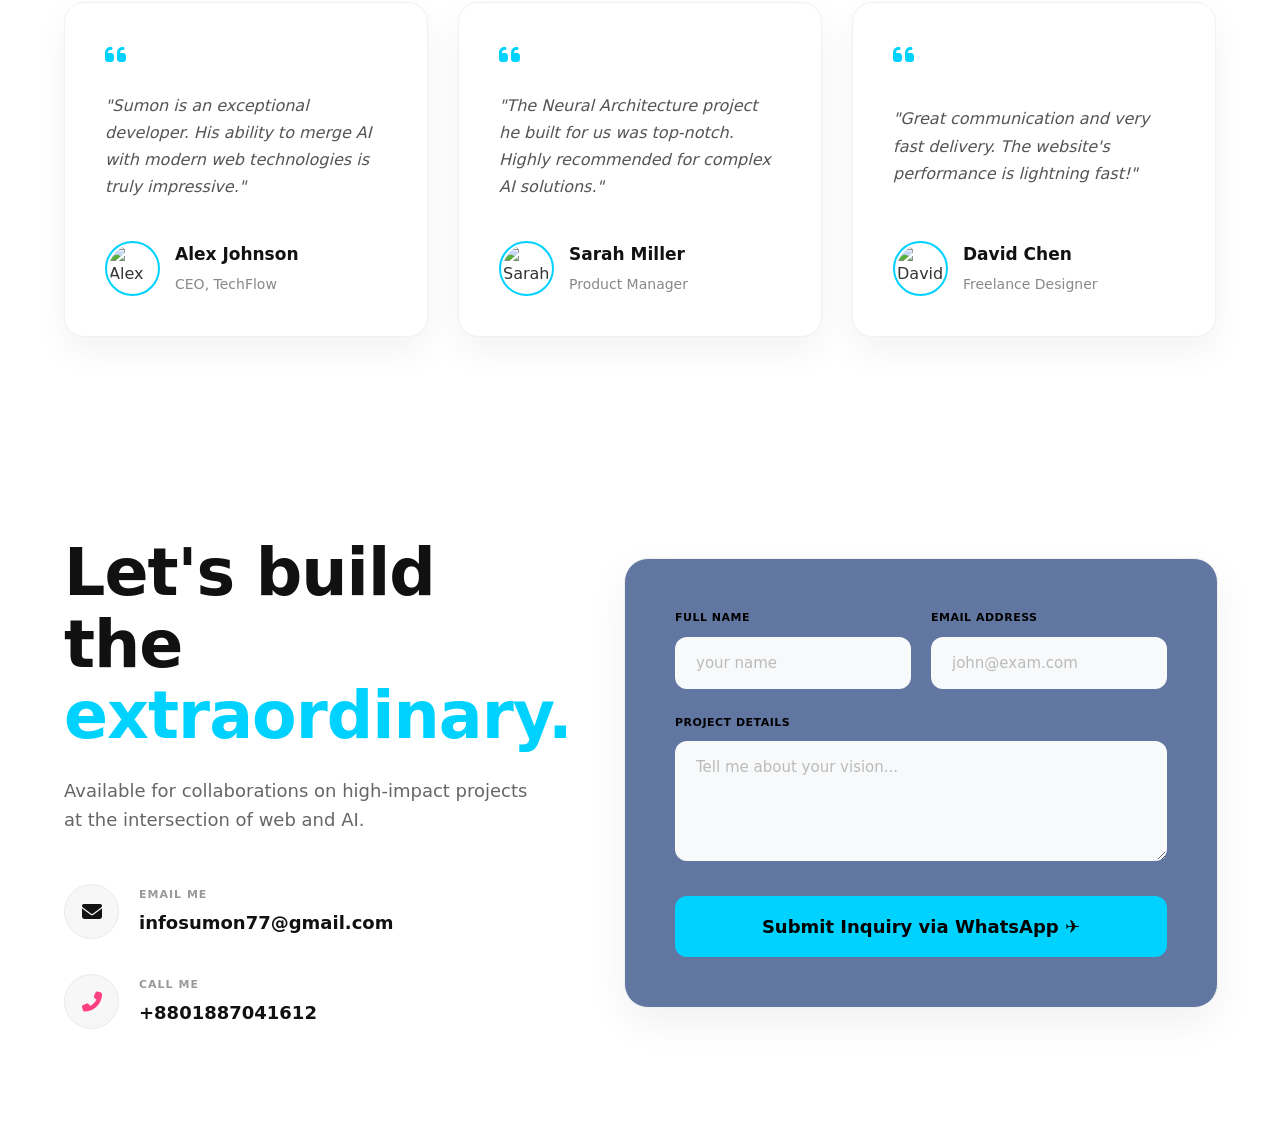
==== commit a8d91aca: "prozects section edting" ====
--- a/index.html
+++ b/index.html
@@ -294,6 +294,7 @@
         <div class="os-projects-grid">
             
             <!-- Project Card 1 -->
+            
             <div class="os-project-card">
                 <div class="project-header">
                     <h2 class="project-name"><i class="fas fa-book repo-icon"></i> developerFolio</h2>
@@ -308,8 +309,10 @@
                     <div class="footer-right">27.7 MB</div>
                 </div>
             </div>
+           
 
             <!-- Project Card 2 -->
+             <a href="https://github.com/sumann335?tab=repositories" target="_blank" class="card-link">
             <div class="os-project-card">
                 <div class="project-header">
                     <h2 class="project-name"><i class="fas fa-book repo-icon"></i> react-blog-github</h2>
@@ -324,6 +327,7 @@
                     <div class="footer-right">34.7 MB</div>
                 </div>
             </div>
+            </a>
 
             <!-- Project Card 3 -->
             <div class="os-project-card">
@@ -379,6 +383,8 @@
                     <h2 class="project-name"><i class="fas fa-book repo-icon"></i> Locate-Me</h2>
                     <p class="project-desc">📍 A React Native live location application to find your loved one's</p>
                 </div>
+
+                <!-- Project Card 7 -->
                 <div class="project-footer">
                     <div class="footer-left">
                         <span class="lang"><i class="fas fa-circle lang-dot"></i> JavaScript</span>
@@ -392,9 +398,12 @@
         </div>
 
         <div class="more-projects-btn-container">
-            <a href="#" class="btn-purple">MORE PROJECTS</a>
-        </div>
-    </section>
+            <a href="#home" class="btn-purple">MORE PROJECTS</a>
+        </div>
+    </section>
+
+
+
 
     <!-- Big Projects Section -->
     <section class="container big-projects-section" id="big-projects">
@@ -409,22 +418,22 @@
             <div class="bp-card">
                 <div class="bp-logo">
                     <!-- Original Saayahealth Logo -->
-                    <img src="https://raw.githubusercontent.com/saadpasta/developerFolio/master/src/assets/images/saayaHealthLogo.webp" alt="Saayahealth Logo">
+                    <img src="image copy 2.png">
                 </div>
                 <h3 class="bp-title">Saayahealth</h3>
                 <p class="bp-desc">Lorem ipsum dolor sit amet, consectetur adipiscing elit</p>
-                <a href="#" class="bp-btn">Visit Website</a>
+                <a href="https://www.saayahealth.com/" class="bp-btn">Visit Website</a>
             </div>
 
             <!-- Big Project Card 2 (Next u) -->
             <div class="bp-card">
                 <div class="bp-logo">
                     <!-- Original Next u Logo -->
-                    <img src="https://raw.githubusercontent.com/saadpasta/developerFolio/master/src/assets/images/nextuLogo.webp" alt="Next u Logo">
+                    <img src="image copy 3.png">
                 </div>
                 <h3 class="bp-title">Nextu</h3>
                 <p class="bp-desc">Lorem ipsum dolor sit amet, consectetur adipiscing elit</p>
-                <a href="#" class="bp-btn">Visit Website</a>
+                <a href="https://next-u.eu/en/" class="bp-btn">Visit Website</a>
             </div>
 
         </div>
@@ -475,12 +484,12 @@
                     <img src="https://raw.githubusercontent.com/saadpasta/developerFolio/master/src/assets/images/pwaLogo.webp" alt="PWA Logo">
                 </div>
                 <div class="ach-content">
-                    <h3 class="ach-title">PWA Web App Developer</h3>
-                    <p class="ach-desc">Completed Certifcation from SMIT for PWA Web App Development</p>
+                    <h3 class="ach-title">Complete Web Development</h3>
+                    <p class="ach-desc">Completed Certifcation from programming-hero for Web Development</p>
                 </div>
                 <div class="ach-buttons">
                     <a href="#" class="ach-btn">Certification</a>
-                    <a href="#" class="ach-btn">Final Project</a>
+                    <a href="https://sumann335.github.io/Sumon-premium-Portfolio/" class="ach-btn">Final Project</a>
                 </div>
             </div>
 
--- a/style.css
+++ b/style.css
@@ -1,6 +1,4 @@
-/* ==========================================================================
-   ১. BASE STYLES & VARIABLES (সব ডিভাইসের জন্য সাধারণ)
-   ========================================================================== */
+/* CSS Variables */
 :root {
     --bg-color: #ffffff;
     --text-color: #333333;
@@ -15,31 +13,42 @@
     margin: 0;
     padding: 0;
     box-sizing: border-box;
-    font-family: 'Montserrat', system-ui, -apple-system, sans-serif;
+    font-family: 'Montserrat', sans-serif;
 }
 
 body {
-    background: linear-gradient(145deg, #f1f5f9 0%, #e4eaf1 100%);
     background-color: var(--bg-color);
     color: var(--text-color);
     line-height: 1.6;
+}
+
+/* --- Header / Navbar --- */
+/* Reset & Base Styles */
+* {
+    margin: 0;
+    padding: 0;
+    box-sizing: border-box;
+    font-family: system-ui, -apple-system, 'Segoe UI', Roboto, 'Helvetica Neue', sans-serif;
+}
+
+body {
+    background: linear-gradient(145deg, #f1f5f9 0%, #e4eaf1 100%);
     min-height: 100vh;
     display: flex;
     flex-direction: column;
 }
 
-/* ==========================================================================
-   ২. DESKTOP STYLES (বড় স্ক্রিনের জন্য - Default)
-   ========================================================================== */
 .navbar {
     background-color: #1e293b;
     color: white;
     padding: 0.5rem 2rem;
     box-shadow: 0 10px 20px -5px rgba(0,0,0,0.3);
-    position: fixed;
+
+    position: fixed;   /* 🔥 এটা change */
     top: 0;
     left: 0;
     width: 100%;
+
     transition: top 0.3s ease;
     z-index: 1000;
 }
@@ -50,8 +59,10 @@
     justify-content: space-between;
     max-width: 1300px;
     margin: 0 auto;
-}
-
+    flex-wrap: wrap;
+}
+
+/* Logo Styles */
 .logo a {
     color: white;
     font-size: 1.9rem;
@@ -72,17 +83,24 @@
     color: #fbbf24;
 }
 
+/* Navigation Menu */
 .nav-menu {
     display: flex;
     list-style: none;
     align-items: center;
     gap: 1.2rem;
+    transition: all 0.25s ease;
+}
+
+/* Navigation Items */
+.nav-item {
+    position: relative;
 }
 
 .nav-link {
     color: #f1f5f9;
     text-decoration: none;
-    font-size: 1.1rem;
+    font-size: 1.2rem;
     font-weight: 500;
     padding: 0.8rem 0.5rem;
     display: flex;
@@ -93,13 +111,22 @@
     white-space: nowrap;
 }
 
+.nav-link i {
+    font-size: 1rem;
+    color: #94a3b8;
+    transition: transform 0.2s;
+}
+
 .nav-link:hover {
     background-color: #334155;
     color: #fbbf24;
 }
 
-/* Dropdown (Desktop) */
-.nav-item { position: relative; }
+.nav-link:hover i {
+    color: #fbbf24;
+}
+
+/* Dropdown Styles */
 .dropdown-content {
     position: absolute;
     top: 100%;
@@ -113,15 +140,20 @@
     opacity: 0;
     visibility: hidden;
     transform: translateY(-6px);
-    transition: 0.25s;
+    transition: opacity 0.25s, transform 0.25s, visibility 0.25s;
     z-index: 100;
     border: 1px solid #334155;
 }
 
+/* Show dropdown on hover (desktop) */
 .nav-item.dropdown:hover .dropdown-content {
     opacity: 1;
     visibility: visible;
     transform: translateY(0);
+}
+
+.dropdown-content li {
+    width: 100%;
 }
 
 .dropdown-content a {
@@ -129,7 +161,15 @@
     padding: 0.9rem 1.5rem;
     display: block;
     text-decoration: none;
-    transition: 0.15s;
+    font-size: 1.05rem;
+    transition: background 0.15s, padding-left 0.15s;
+    white-space: nowrap;
+}
+
+.dropdown-content a i {
+    margin-right: 10px;
+    width: 1.4rem;
+    color: #fbbf24;
 }
 
 .dropdown-content a:hover {
@@ -138,28 +178,335 @@
     color: white;
 }
 
-/* Main Content & Containers */
-.container {
-    padding: 120px 5% 80px 5%; /* Top padding added for fixed navbar */
-    display: flex;
-    align-items: center;
-    justify-content: space-between;
-    gap: 40px;
-    max-width: 1300px;
-    margin: 0 auto;
-}
-
-.section-title { font-size: 45px; margin-bottom: 20px; }
-
+/* Hamburger Menu */
+.menu-toggle {
+    display: none;
+    background: transparent;
+    border: 2px solid #f1f5f9;
+    color: white;
+    font-size: 1.8rem;
+    padding: 0.2rem 0.8rem;
+    border-radius: 12px;
+    cursor: pointer;
+    transition: 0.2s;
+}
+
+.menu-toggle:hover {
+    background-color: #334155;
+    border-color: #fbbf24;
+}
+
+/* ========== Tablet Responsive Styles ========== */
+@media screen and (min-width: 769px) and (max-width: 1024px) {
+    .navbar {
+        padding: 0.5rem 1.5rem;
+    }
+    
+    .navbar-container {
+        max-width: 100%;
+    }
+    
+    .nav-menu {
+        gap: 0.8rem;
+    }
+    
+    .nav-link {
+        font-size: 1rem;
+        padding: 0.6rem 0.4rem;
+        white-space: nowrap;
+    }
+    
+    .logo a {
+        font-size: 1.6rem;
+    }
+    
+    .logo i {
+        font-size: 1.7rem;
+    }
+    
+    .dropdown-content {
+        min-width: 200px;
+    }
+    
+    .dropdown-content a {
+        padding: 0.7rem 1.2rem;
+        font-size: 0.95rem;
+    }
+    
+    /* Container adjustments for tablet */
+    .container {
+        padding: 70px 4%;
+        gap: 30px;
+        flex-wrap: wrap;
+    }
+    
+    .section-title {
+        font-size: 38px;
+    }
+    
+    .page-content {
+        margin: 2rem auto;
+        padding: 1.5rem;
+        max-width: 90%;
+    }
+    
+    .page-content h1 {
+        font-size: 2rem;
+    }
+    
+    .page-content p {
+        font-size: 1.1rem;
+    }
+}
+
+/* ========== Mobile Responsive Styles ========== */
+@media screen and (max-width: 768px) {
+    .navbar {
+        padding: 0.5rem 1.2rem;
+    }
+
+    /* Show hamburger menu */
+    .menu-toggle {
+        display: block;
+    }
+
+    /* Mobile menu styles */
+    .nav-menu {
+        display: flex;
+        flex-direction: column;
+        align-items: stretch;
+        width: 100%;
+        background-color: #0f172a;
+        border-radius: 24px;
+        padding: 0.5rem 0;
+        margin-top: 1rem;
+        max-height: 0;
+        overflow: hidden;
+        visibility: hidden;
+        opacity: 0;
+        transform: scaleY(0.8);
+        transform-origin: top;
+        transition: max-height 0.4s ease, opacity 0.25s, transform 0.25s, visibility 0.1s 0.25s;
+        border: 1px solid #334155;
+        box-shadow: 0 15px 25px -10px black;
+        gap: 0.2rem;
+    }
+
+    /* Active mobile menu */
+    .nav-menu.active {
+        max-height: 700px;
+        visibility: visible;
+        opacity: 1;
+        transform: scaleY(1);
+        transition: max-height 0.5s ease, opacity 0.3s, transform 0.3s, visibility 0s;
+        padding: 1rem 0;
+    }
+
+    /* Mobile nav items */
+    .nav-item {
+        width: 100%;
+        margin: 0;
+    }
+
+    .nav-link {
+        justify-content: space-between;
+        padding: 1rem 1.5rem;
+        font-size: 1.2rem;
+        border-radius: 0;
+        white-space: normal;
+    }
+
+    .nav-link i {
+        font-size: 1.2rem;
+    }
+
+    /* Mobile dropdown styles */
+    .dropdown-content {
+        position: static;
+        box-shadow: none;
+        background-color: #1e293b;
+        border-radius: 12px;
+        margin: 0.2rem 1rem 0.5rem 1rem;
+        padding: 0.3rem 0;
+        opacity: 1;
+        visibility: visible;
+        transform: none;
+        transition: none;
+        display: none;
+        border: 1px solid #3b4a5f;
+        min-width: auto;
+    }
+
+    /* Open state for mobile dropdown */
+    .dropdown-content.open {
+        display: block;
+    }
+
+    /* Remove hover effect on mobile */
+    .nav-item.dropdown:hover .dropdown-content {
+        opacity: 1;
+        visibility: visible;
+        transform: none;
+    }
+
+    .dropdown-content a {
+        padding: 0.9rem 1.8rem;
+        white-space: normal;
+        font-size: 1rem;
+    }
+
+    .dropdown-content a:hover {
+        padding-left: 2.2rem;
+    }
+    
+    /* Container adjustments for mobile */
+    .container {
+        padding: 60px 5%;
+        flex-direction: column;
+        gap: 30px;
+        text-align: center;
+    }
+    
+    .section-title {
+        font-size: 32px;
+    }
+    
+    .btn {
+        padding: 12px 24px;
+        font-size: 14px;
+    }
+    
+    .btn-secondary {
+        margin-left: 8px;
+        margin-top: 15px;
+    }
+    
+    .btn-more {
+        margin-top: 30px;
+    }
+    
+    /* Page content mobile adjustments */
+    .page-content {
+        margin: 1.5rem auto;
+        padding: 1.2rem;
+        max-width: 95%;
+        border-radius: 32px;
+    }
+    
+    .page-content h1 {
+        font-size: 1.8rem;
+    }
+    
+    .page-content p {
+        font-size: 1rem;
+    }
+    
+    .badge {
+        padding: 0.2rem 1rem;
+        font-size: 0.9rem;
+    }
+}
+
+/* ========== Extra Small Mobile Devices (up to 480px) ========== */
+@media screen and (max-width: 480px) {
+    .navbar {
+        padding: 0.4rem 1rem;
+    }
+    
+    .logo a {
+        font-size: 1.4rem;
+    }
+    
+    .logo i {
+        font-size: 1.5rem;
+    }
+    
+    .menu-toggle {
+        font-size: 1.5rem;
+        padding: 0.15rem 0.6rem;
+    }
+    
+    .nav-link {
+        padding: 0.8rem 1.2rem;
+        font-size: 1rem;
+    }
+    
+    .section-title {
+        font-size: 28px;
+    }
+    
+    .container {
+        padding: 50px 4%;
+        gap: 25px;
+    }
+    
+    .btn {
+        padding: 10px 20px;
+        font-size: 13px;
+    }
+    
+    .page-content h1 {
+        font-size: 1.5rem;
+    }
+    
+    .page-content p {
+        font-size: 0.9rem;
+    }
+    
+    .badge {
+        font-size: 0.8rem;
+    }
+}
+
+/* Optional: Page content styles (if you have main content) */
 .page-content {
     max-width: 1000px;
-    margin: 100px auto 3rem auto;
+    margin: 3rem auto;
     padding: 2rem;
     background: rgba(255,255,255,0.3);
     backdrop-filter: blur(8px);
     border-radius: 48px;
     box-shadow: 0 20px 30px -5px rgba(0,0,0,0.2);
     text-align: center;
+    color: #0f172a;
+}
+
+.page-content h1 {
+    font-size: 2.5rem;
+    font-weight: 600;
+    margin-bottom: 1rem;
+}
+
+.page-content p {
+    font-size: 1.3rem;
+    margin: 1rem 0;
+}
+
+.badge {
+    background: #1e293b;
+    color: #fbbf24;
+    padding: 0.3rem 1.2rem;
+    border-radius: 40px;
+    font-size: 1.1rem;
+    display: inline-block;
+}
+
+/* --- Reusable Container --- */
+.container {
+    padding: 80px 5%;
+    display: flex;
+    align-items: center;
+    justify-content: space-between;
+    gap: 40px;
+}
+
+h1, h2 {
+    font-weight: 700;
+}
+
+.section-title {
+    font-size: 45px;
+    margin-bottom: 20px;
 }
 
 /* Buttons */
@@ -176,6 +523,7 @@
     transition: 0.3s;
     border: none;
     cursor: pointer;
+    margin-top: 15px;
 }
 
 .btn:hover {
@@ -183,130 +531,14 @@
     transform: translateY(-2px);
 }
 
-.btn-secondary { background-color: var(--text-color); margin-left: 10px; }
-
-/* ==========================================================================
-   ৩. TABLET STYLES (ট্যাবলেটের জন্য - Max 1024px)
-   ========================================================================== */
-@media screen and (max-width: 1024px) {
-    .container {
-        flex-direction: column;
-        text-align: center;
-        padding: 100px 5% 50px 5%;
-    }
-
-    .section-title {
-        font-size: 36px;
-    }
-
-    .nav-link {
-        font-size: 1rem;
-        padding: 0.6rem 0.4rem;
-    }
-
-    .page-content {
-        width: 90%;
-        margin-top: 80px;
-    }
-}
-
-/* ==========================================================================
-   ৪. MOBILE STYLES (মোবাইলের জন্য - Max 768px)
-   ========================================================================== */
-@media screen and (max-width: 768px) {
-    .navbar {
-        padding: 0.5rem 1rem;
-    }
-
-    /* Hamburger Menu Toggle */
-    .menu-toggle {
-        display: block;
-        background: transparent;
-        border: 2px solid #f1f5f9;
-        color: white;
-        font-size: 1.5rem;
-        padding: 0.2rem 0.6rem;
-        border-radius: 8px;
-        cursor: pointer;
-    }
-
-    /* Mobile Nav Menu */
-    .nav-menu {
-        position: absolute;
-        top: 100%;
-        left: 0;
-        width: 100%;
-        flex-direction: column;
-        background-color: #0f172a;
-        max-height: 0;
-        overflow: hidden;
-        visibility: hidden;
-        opacity: 0;
-        transform: scaleY(0.8);
-        transform-origin: top;
-        transition: all 0.4s ease;
-        padding: 0;
-        gap: 0;
-    }
-
-    .nav-menu.active {
-        max-height: 80vh;
-        visibility: visible;
-        opacity: 1;
-        transform: scaleY(1);
-        padding: 1rem 0;
-        overflow-y: auto;
-    }
-
-    .nav-item {
-        width: 100%;
-    }
-
-    .nav-link {
-        padding: 1rem 1.5rem;
-        border-radius: 0;
-        border-bottom: 1px solid rgba(255,255,255,0.05);
-    }
-
-    /* Mobile Dropdown */
-    .dropdown-content {
-        position: static;
-        opacity: 1;
-        visibility: visible;
-        transform: none;
-        display: none;
-        background-color: #1e293b;
-        box-shadow: none;
-        margin: 0;
-        border-radius: 0;
-        border: none;
-    }
-
-    .dropdown-content.open {
-        display: block;
-    }
-
-    /* Mobile Buttons & Titles */
-    .section-title {
-        font-size: 28px;
-    }
-
-    .btn {
-        width: 100%; /* মোবাইলে বাটনগুলো ফুল উইডথ হবে */
-        margin-left: 0 !important;
-        margin-bottom: 10px;
-    }
-
-    .page-content h1 {
-        font-size: 1.8rem;
-    }
-
-    .container {
-        gap: 20px;
-        padding-top: 80px;
-    }
-}
-
+.btn-secondary {
+    background-color: var(--text-color);
+    margin-left: 10px;
+}
+
+.btn-more {
+    margin-top: 40px;
+}
 
 
 
@@ -1119,7 +1351,7 @@
 }
 
 .contact-form-card {
-    background-color: #ffffff;
+    background-color: rgba(67, 93, 145, 0.84);
     border-radius: 24px; /* Very rounded corners like your image */
     padding: 50px;
     box-shadow: 0 15px 40px rgba(0, 0, 0, 0.06); /* Beautiful soft shadow */
@@ -1144,7 +1376,7 @@
 
 .form-group label {
     font-size: 11px;
-    color: #888888;
+    color: #000000;
     font-weight: 600;
     margin-bottom: 10px;
     text-transform: uppercase;
@@ -1680,10 +1912,29 @@
     }
 }
 
+
+
 /* Open Source Projects Section */
 /* =========================================
    Open Source Projects Section (Desktop View)
    ========================================= */
+.card-link {
+  text-decoration: none;
+  color: inherit;
+  display: block;
+}
+
+.os-project-card {
+  cursor: pointer;
+  transition: 0.3s;
+}
+
+.os-project-card:hover {
+  transform: translateY(-5px);
+}
+
+
+
 .os-projects-section {
     display: block;
     padding: 80px 5%;
@@ -1835,6 +2086,11 @@
     }
 }
 
+
+
+
+
+
 /* Big Projects Section */
 /* =========================================
    Big Projects Section (Desktop View)
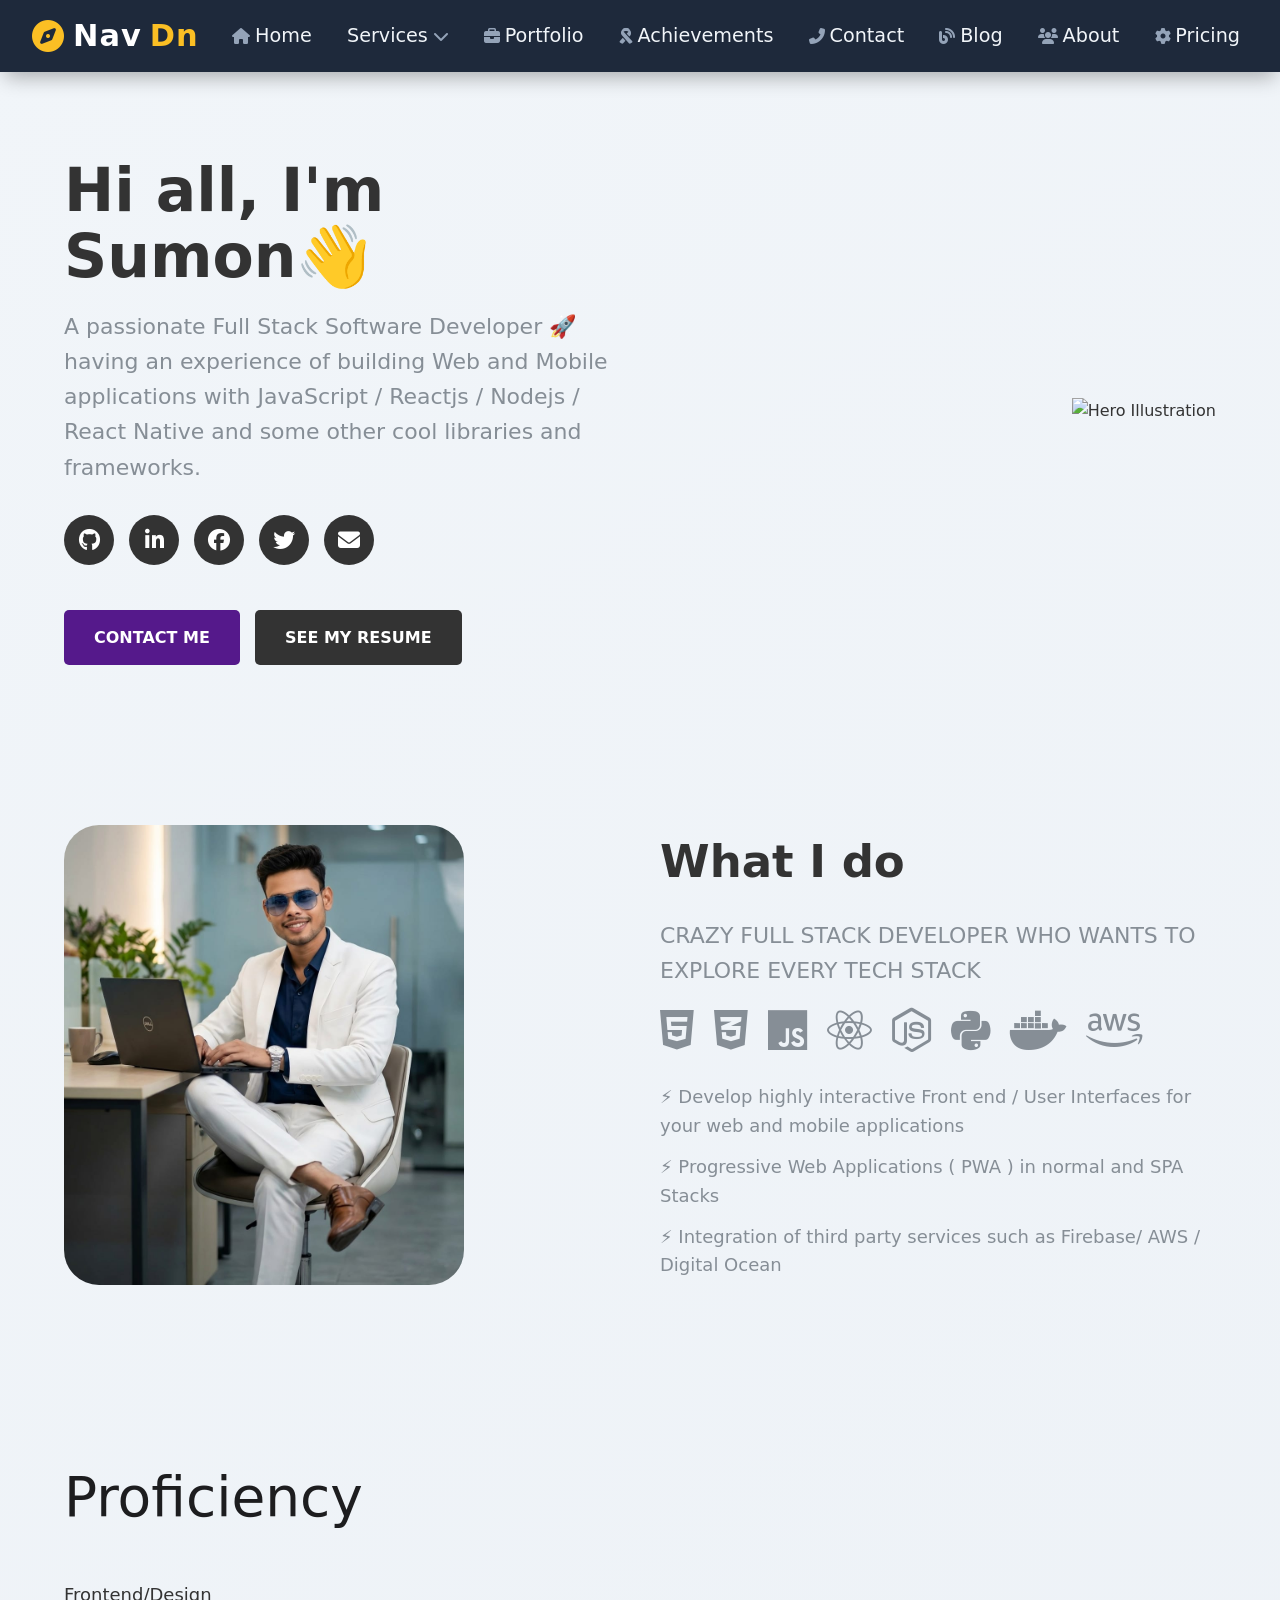
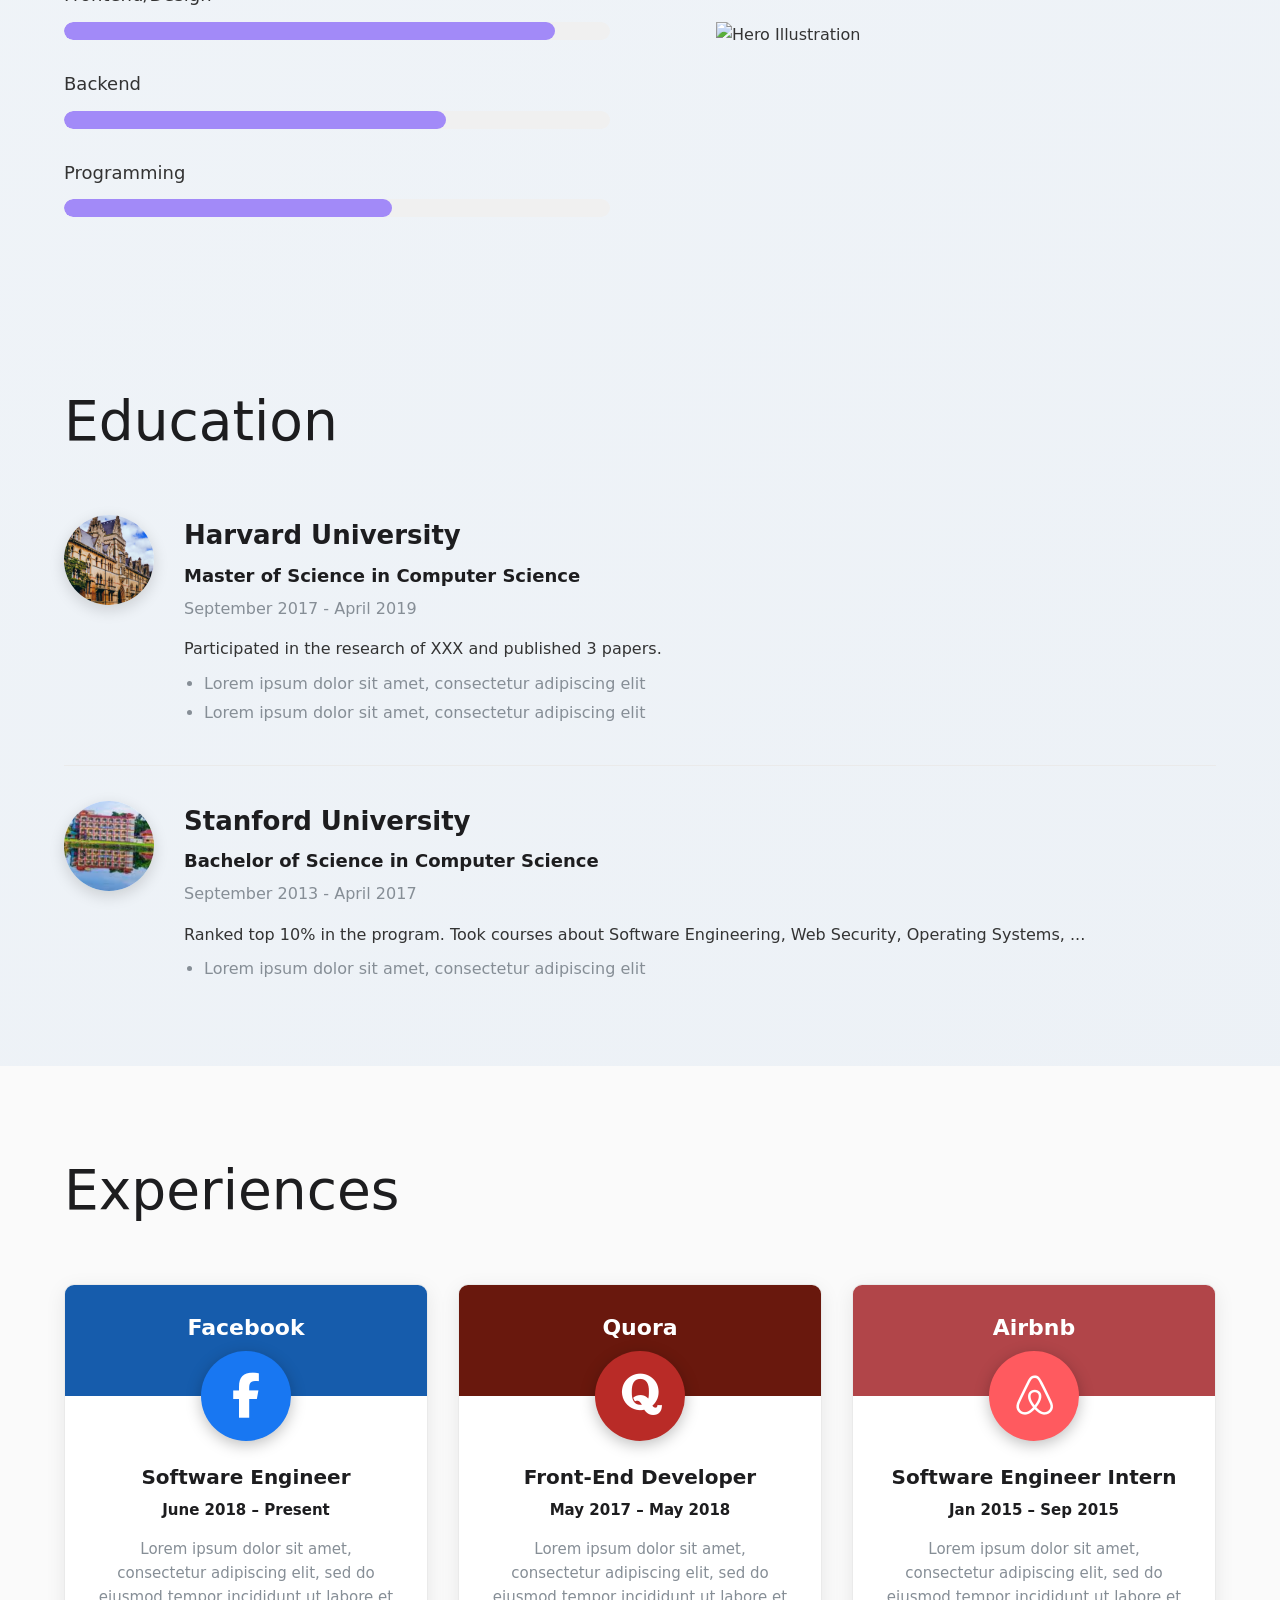
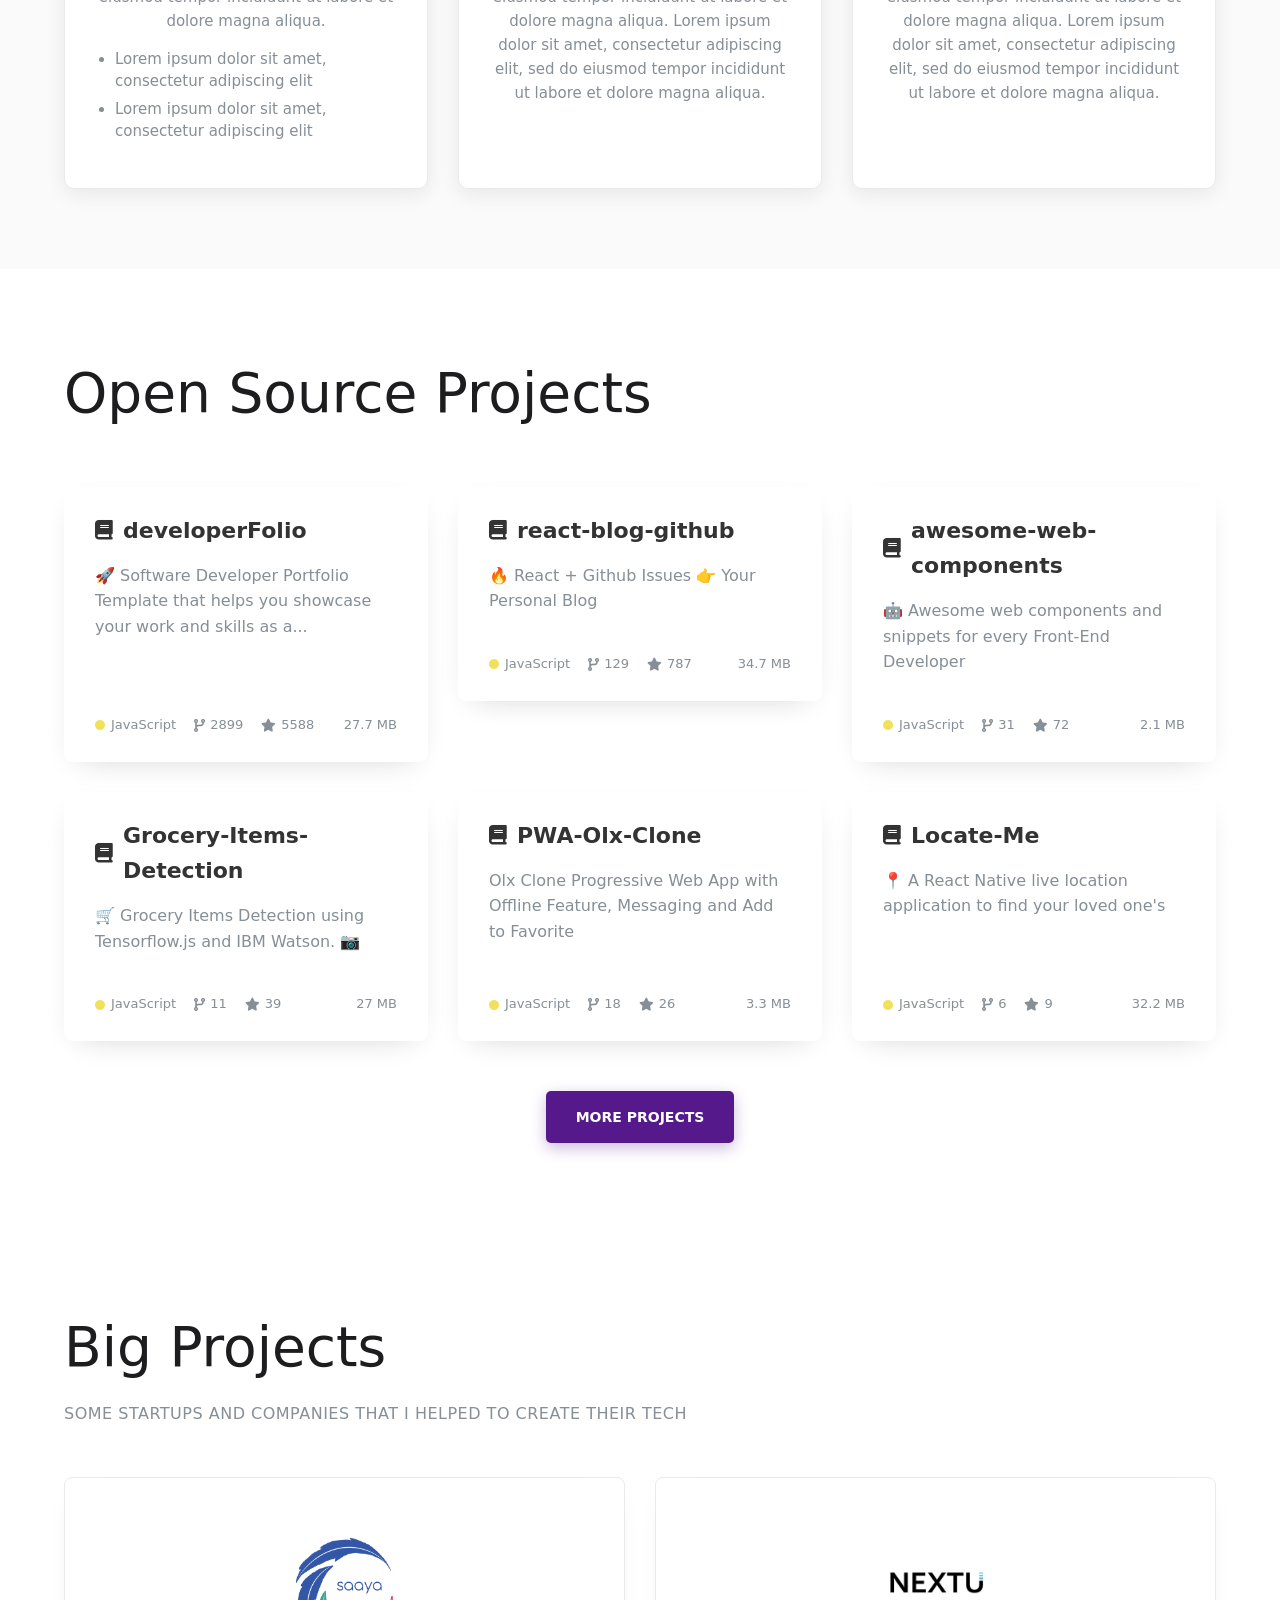
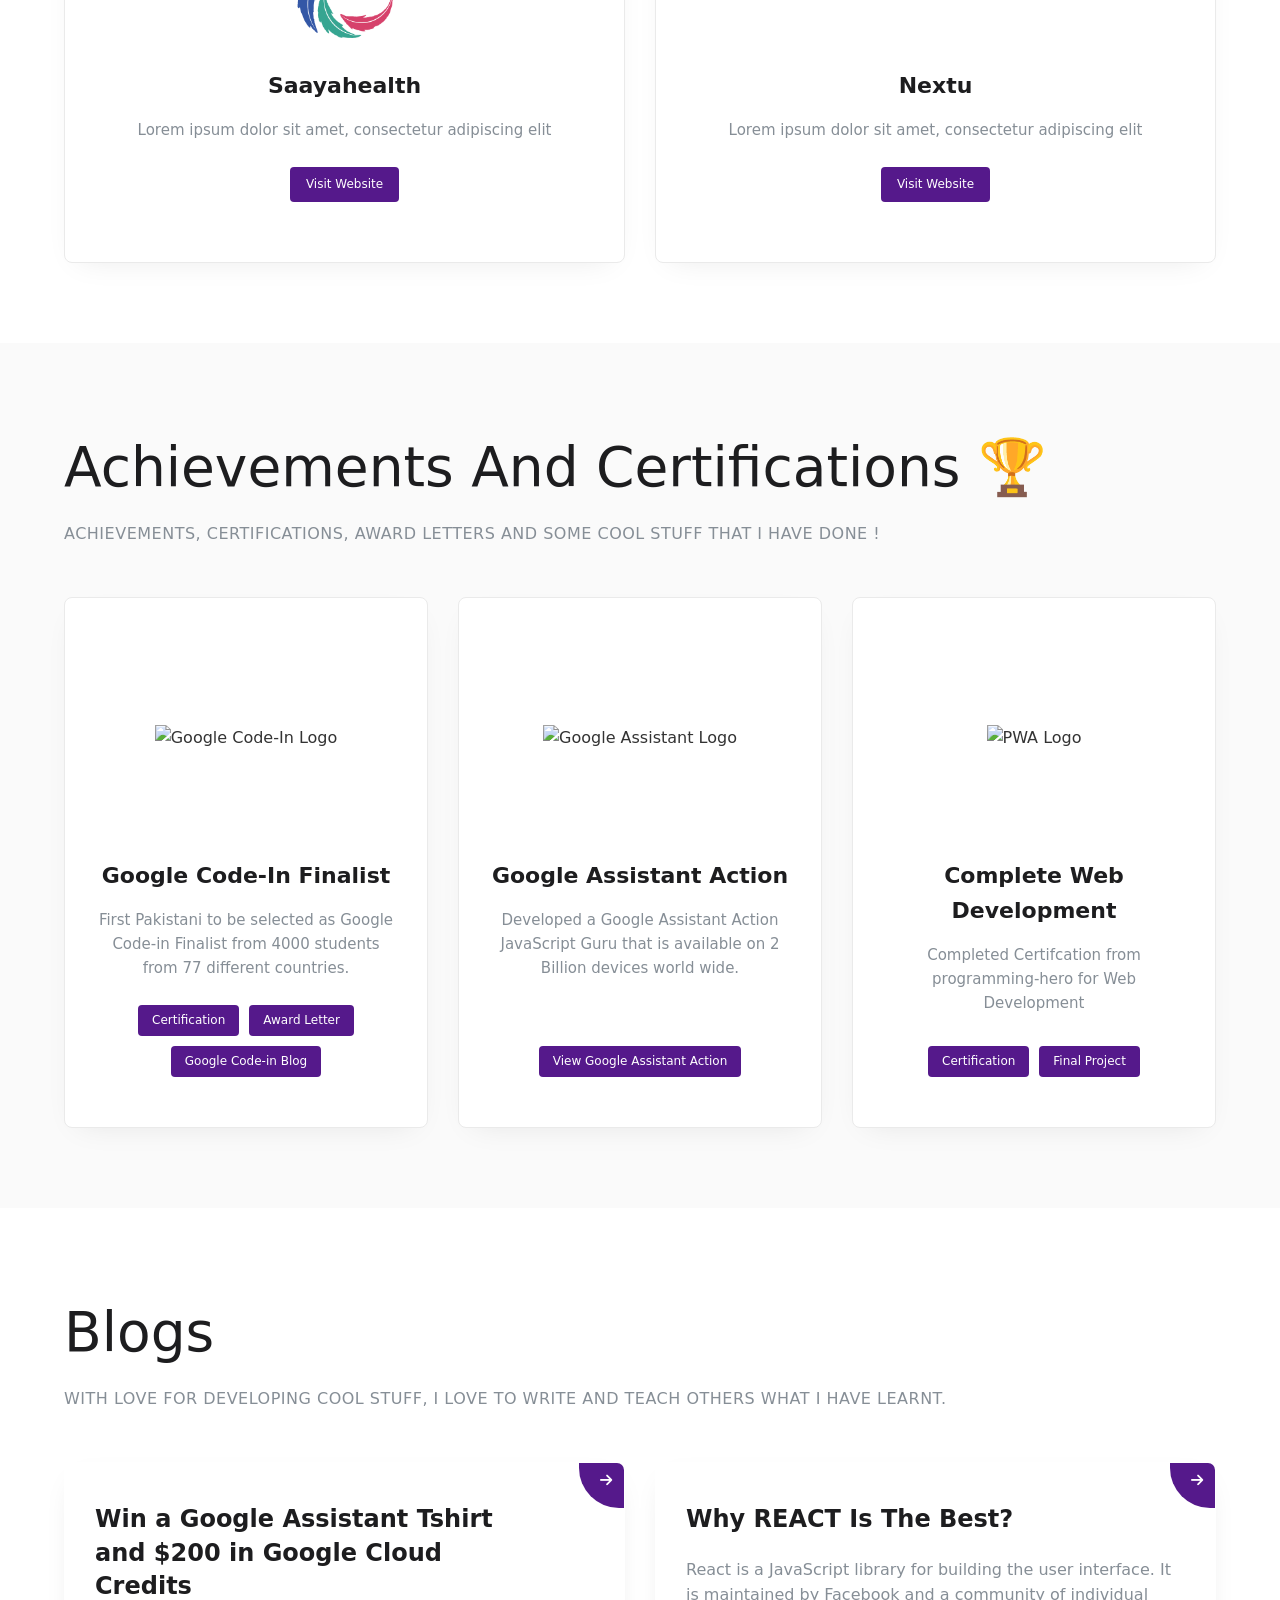
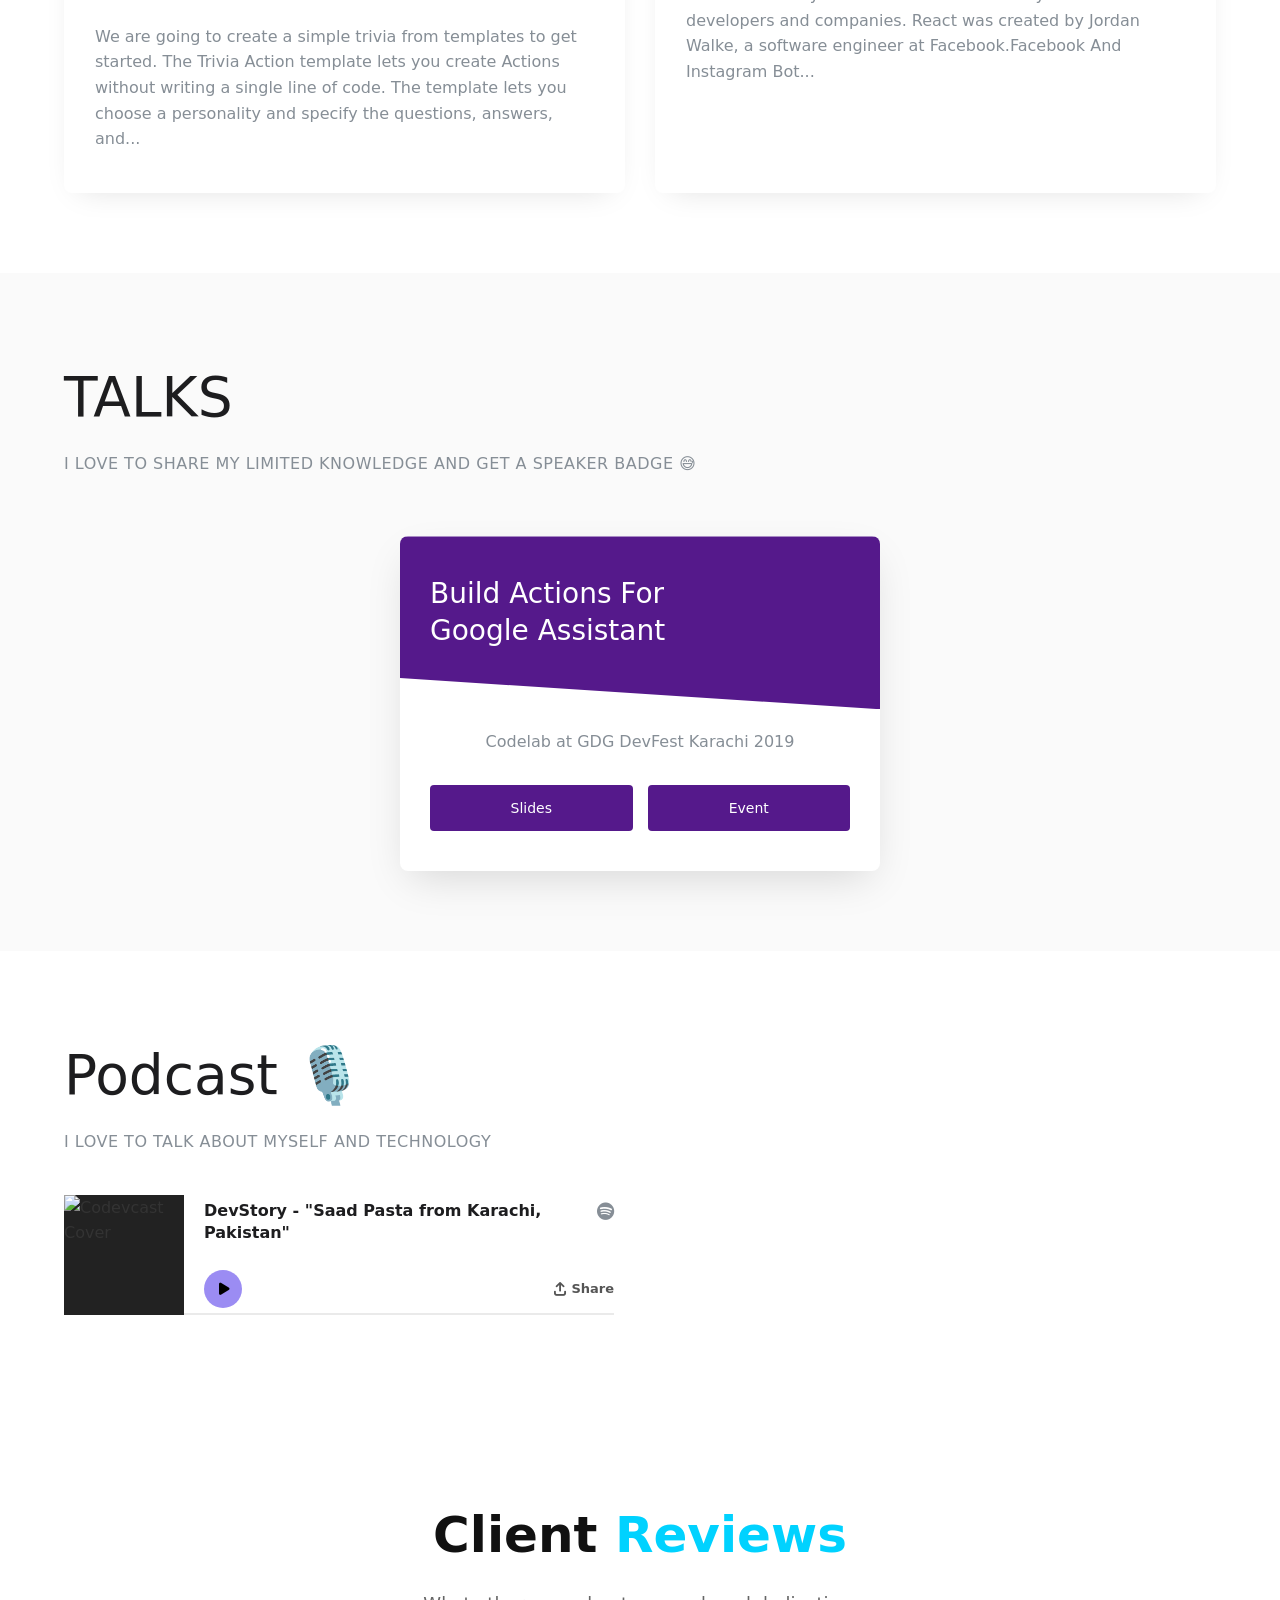
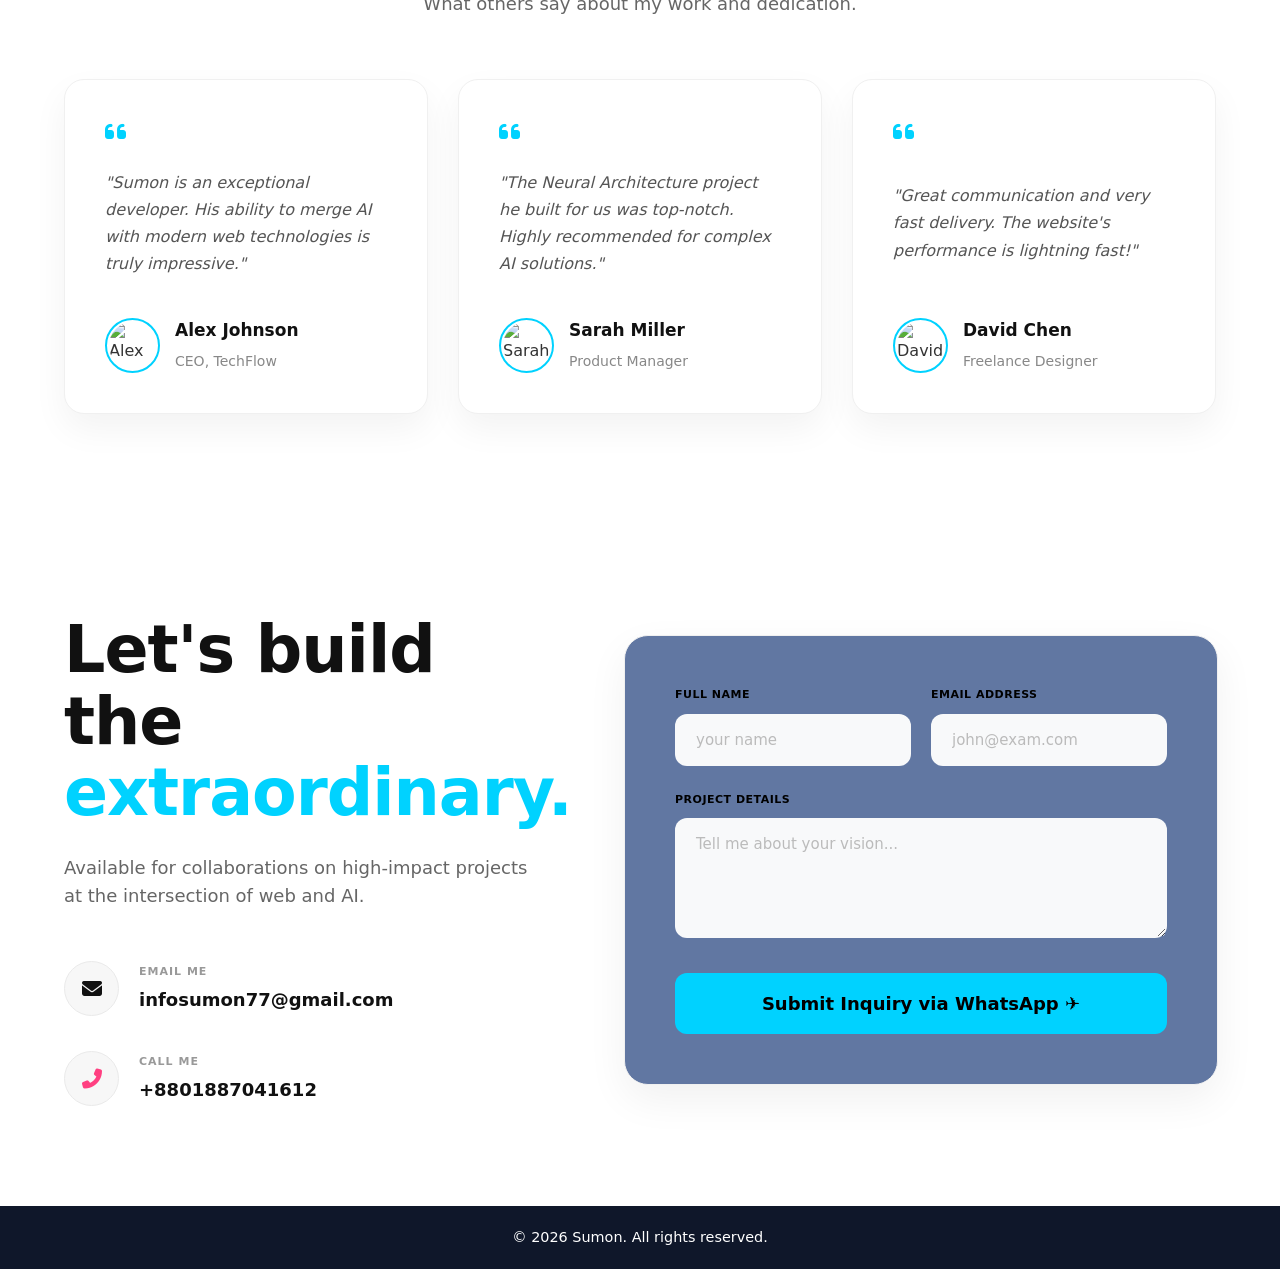
==== commit df549cbe: "br tag add" ====
--- a/index.html
+++ b/index.html
@@ -13,7 +13,9 @@
     <link rel="stylesheet" href="style.css">
 </head>
 <body>
-
+    <br>
+    <br>
+    <br>
     
     <!-- navbar-section -->
     <nav class="navbar">
@@ -763,24 +765,11 @@
     </section>
 
 
-
-
-
-
-
-
-
-
-
-
-
-
-
-
-
-
-
   
+<footer class="main-footer">
+    
+    <p>&copy; 2026 Sumon. All rights reserved.</p>
+</footer>
 
     <!-- Link JS File -->
     <script src="script.js"></script>
--- a/style.css
+++ b/style.css
@@ -2522,4 +2522,28 @@
         font-size: 20px;
         width: 85%; /* Adjust width for mobile */
     }
+}
+
+
+
+
+
+
+
+
+
+
+
+
+/* main-footer */
+.main-footer {
+  background: #0f172a;
+  color: var(--light);
+  text-align: center;
+  padding: 20px 0;
+  font-size: 0.9rem;
+  color: rgb(255, 255, 255);
+  font: bold;
+  box-shadow: var(--shadow);
+  margin-top: auto;
 }
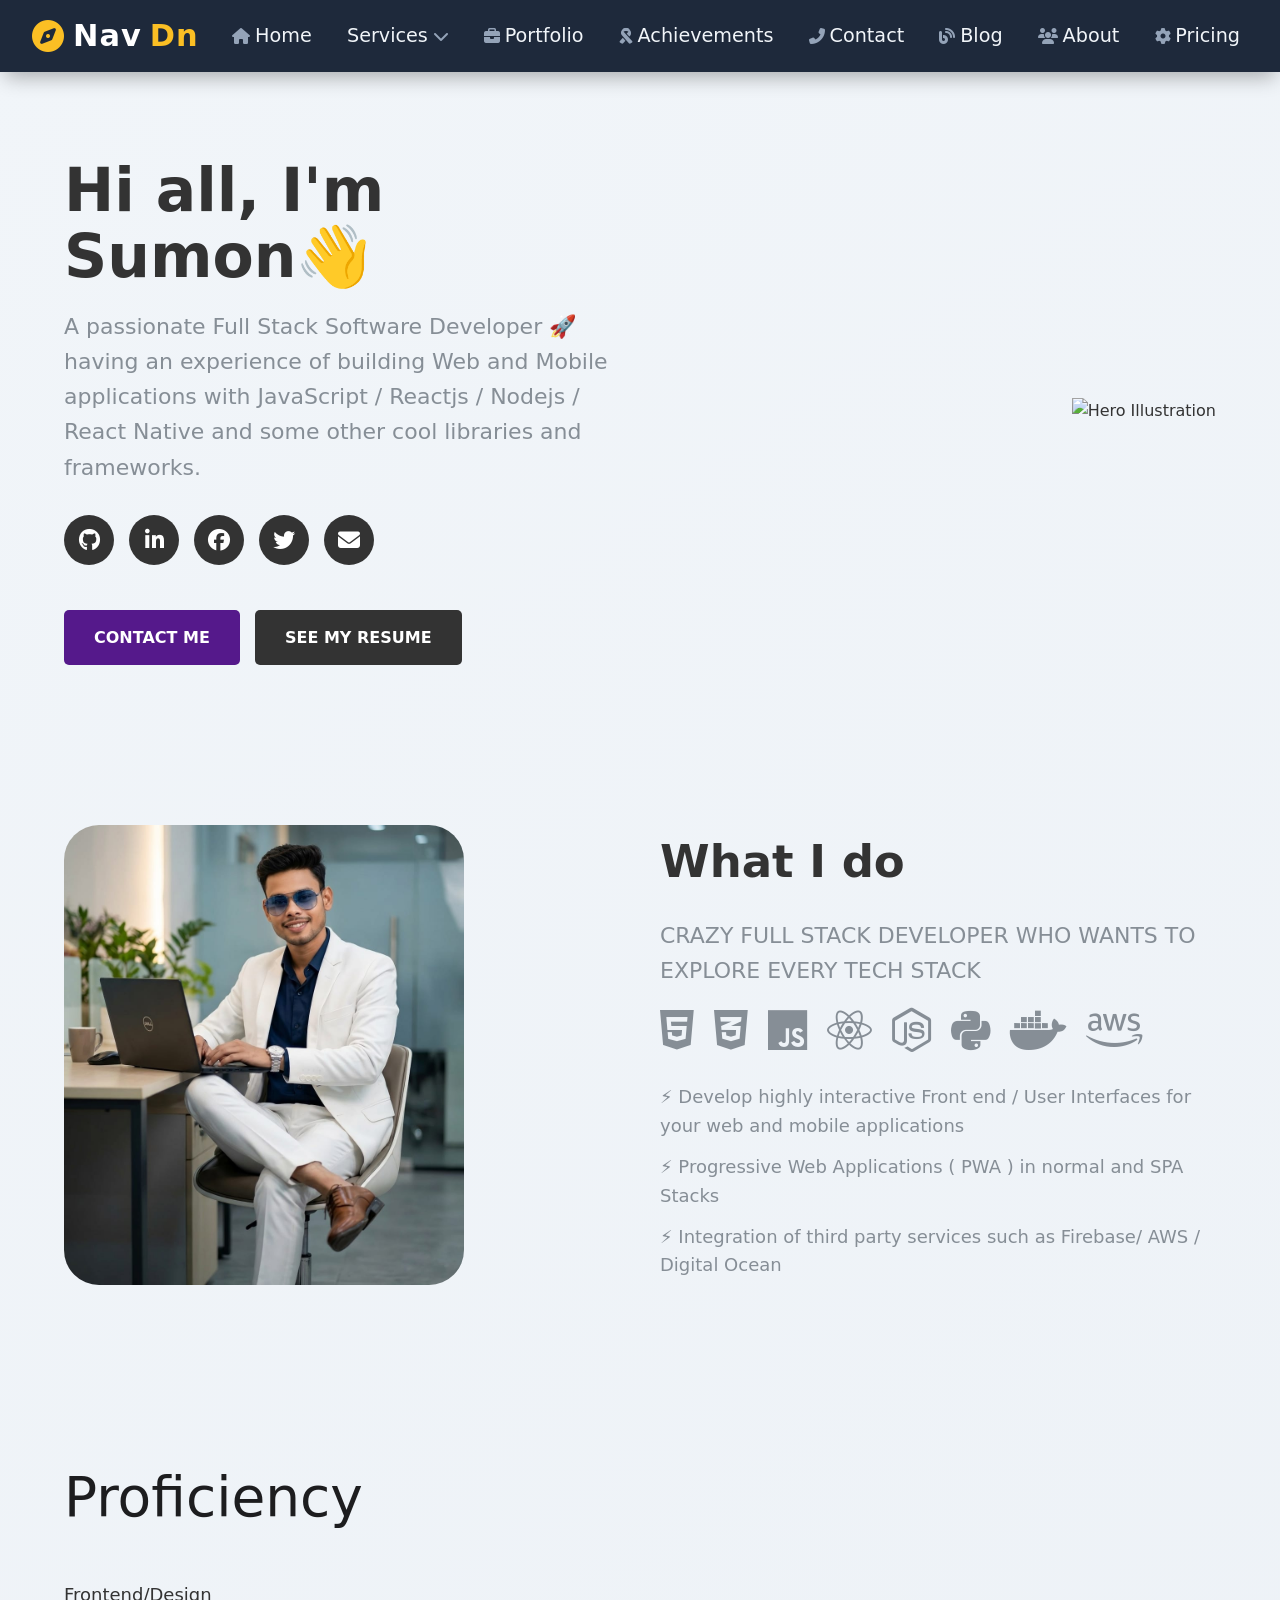
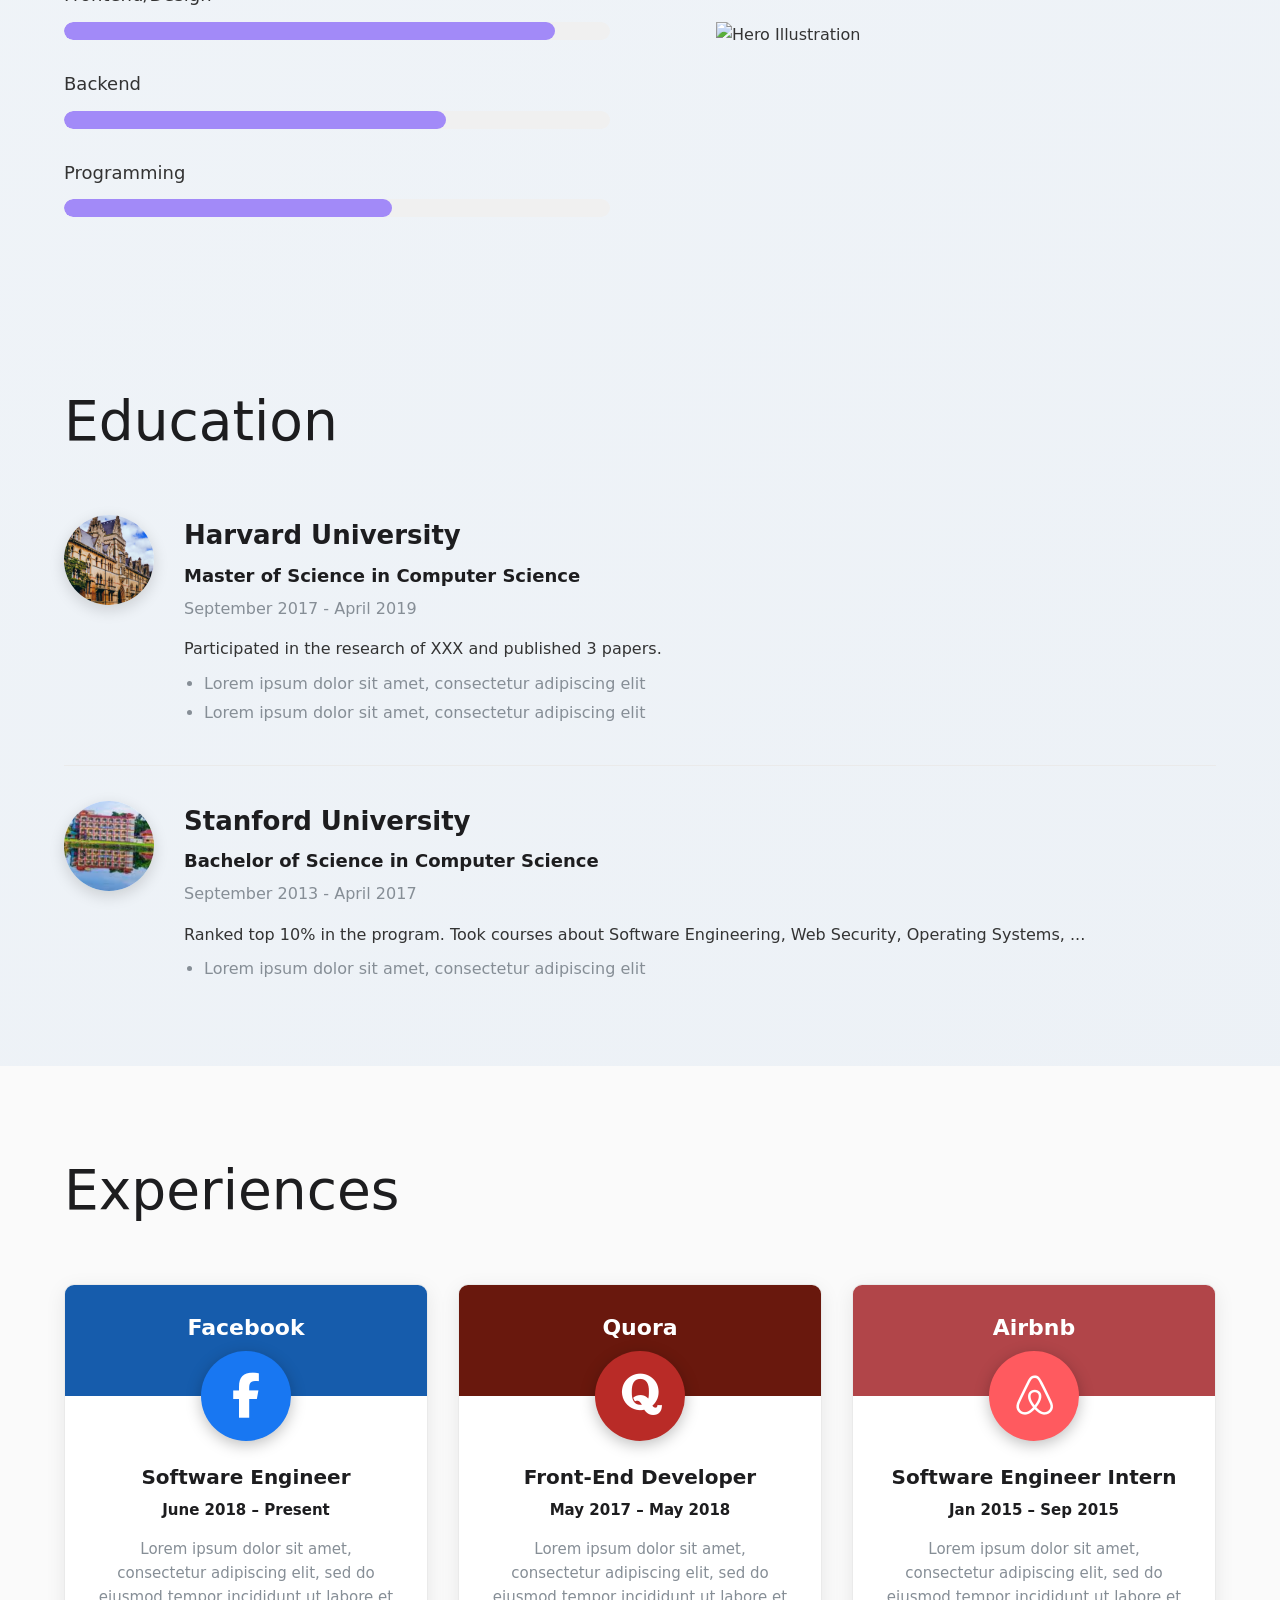
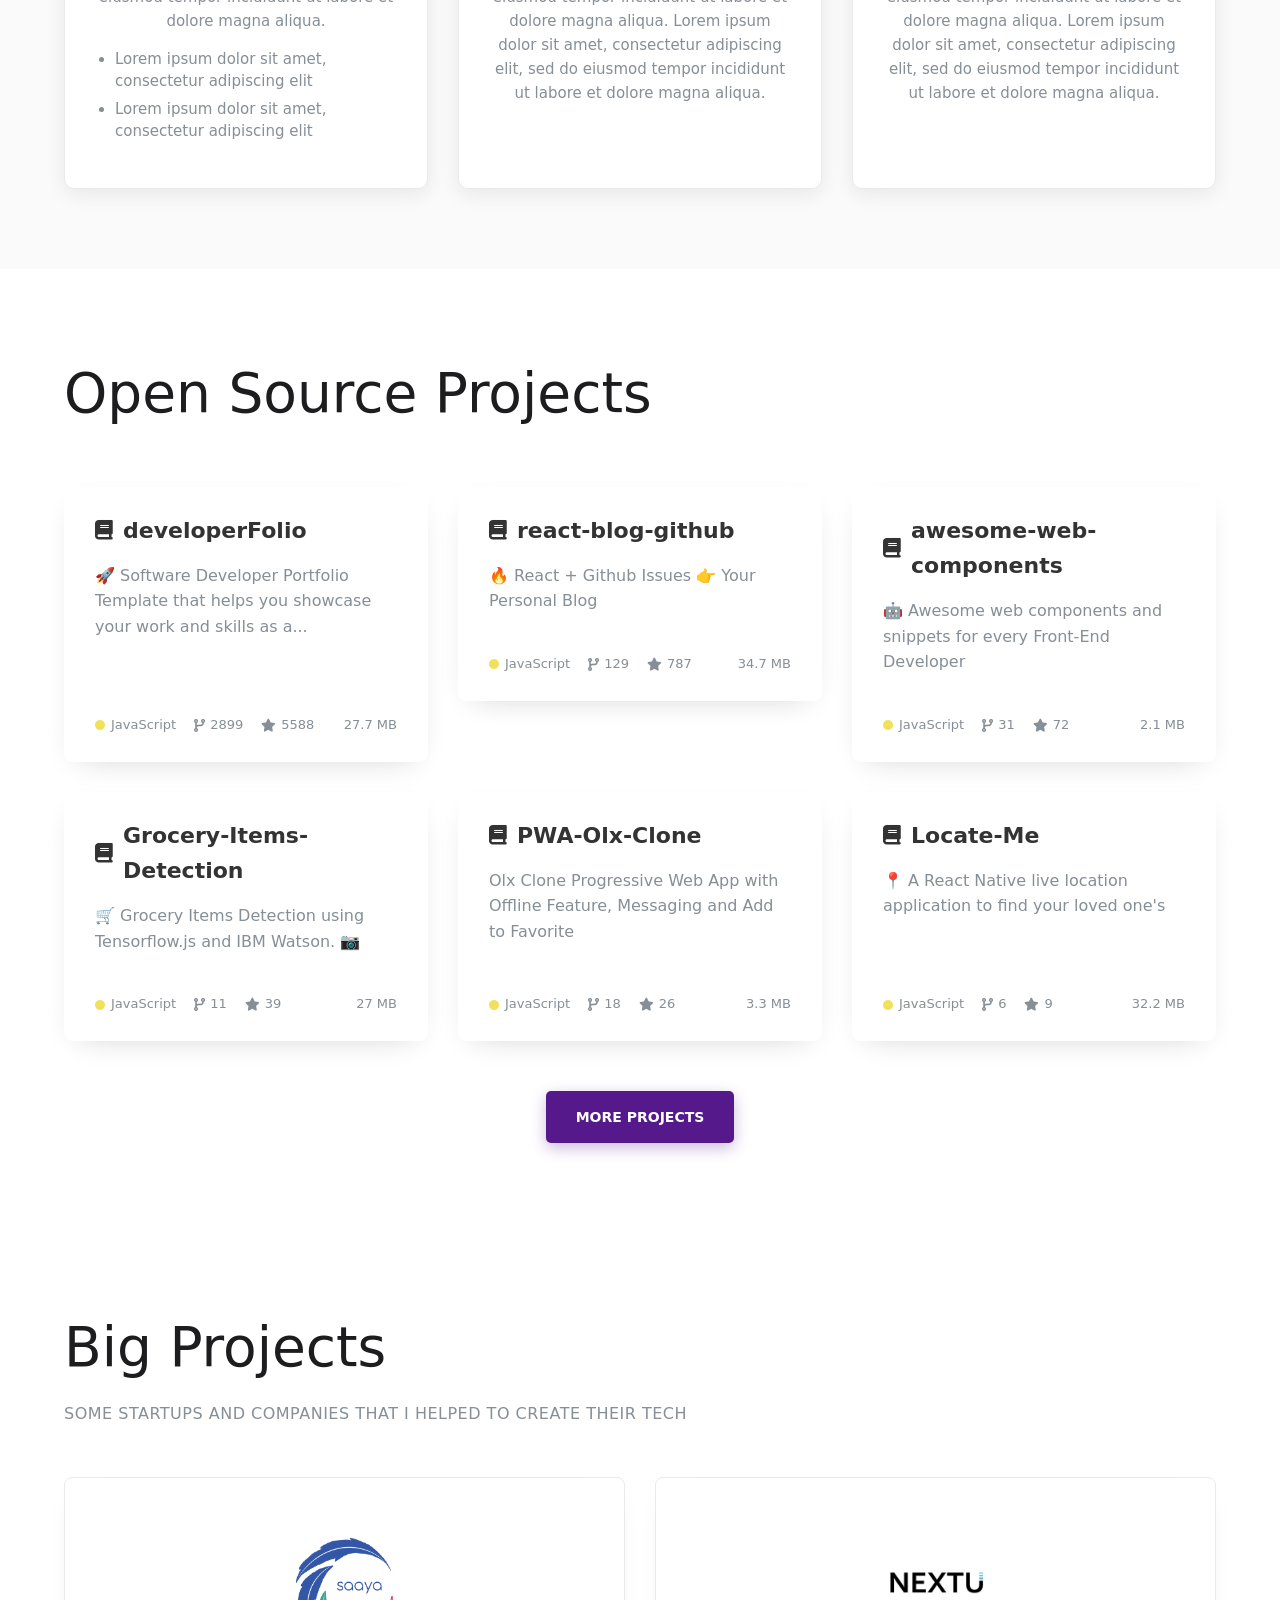
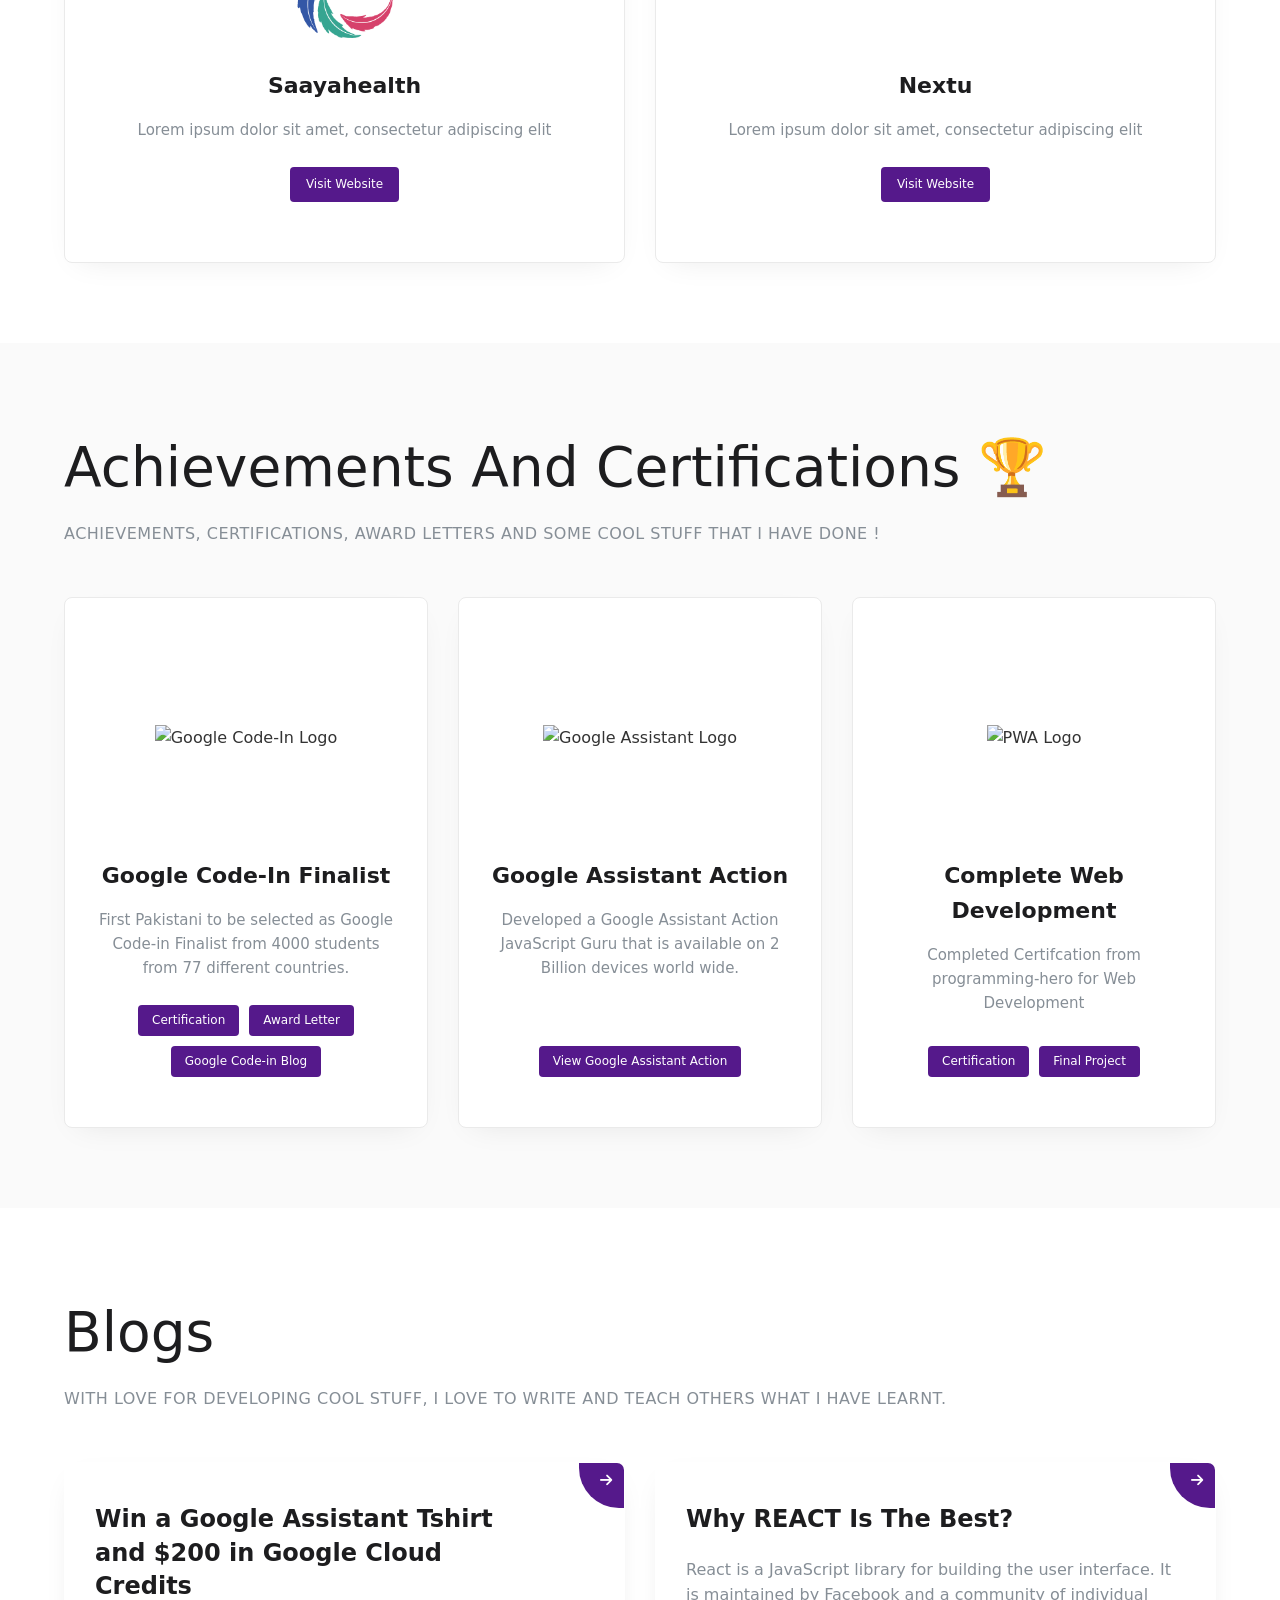
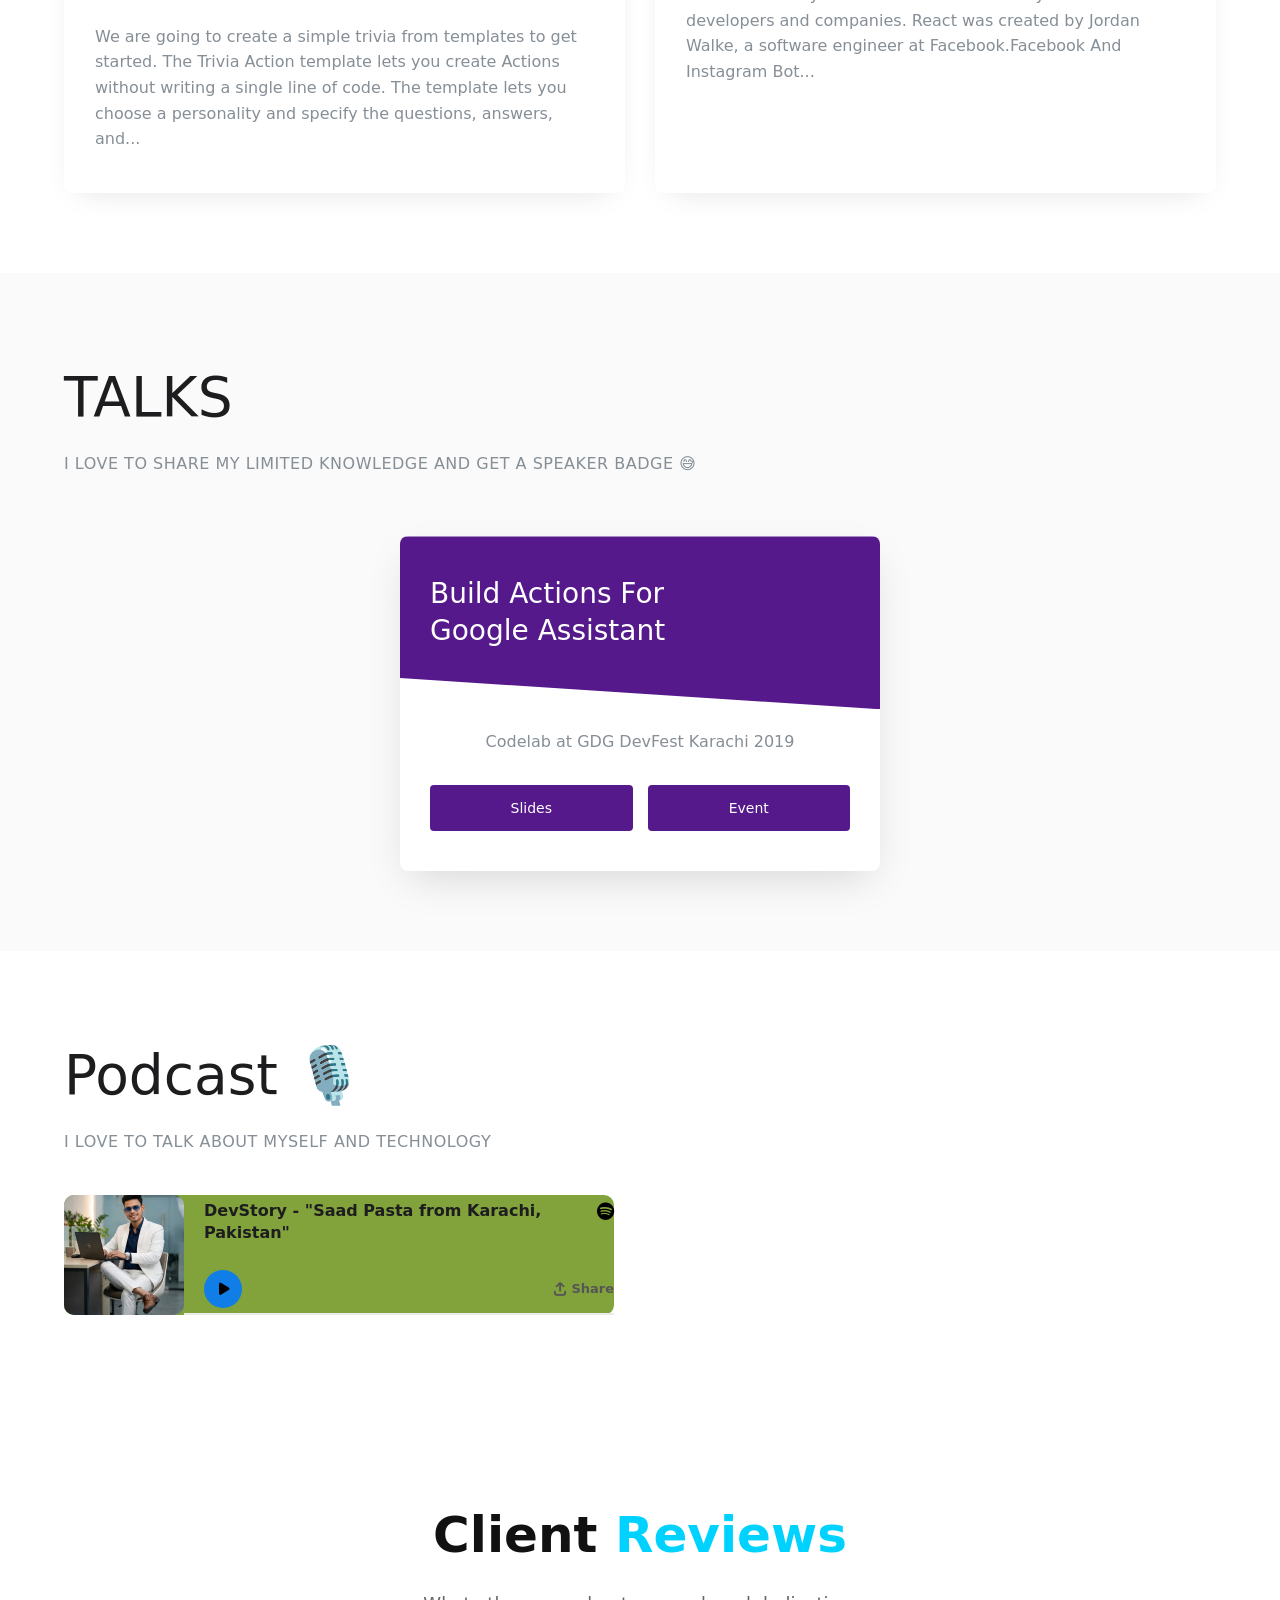
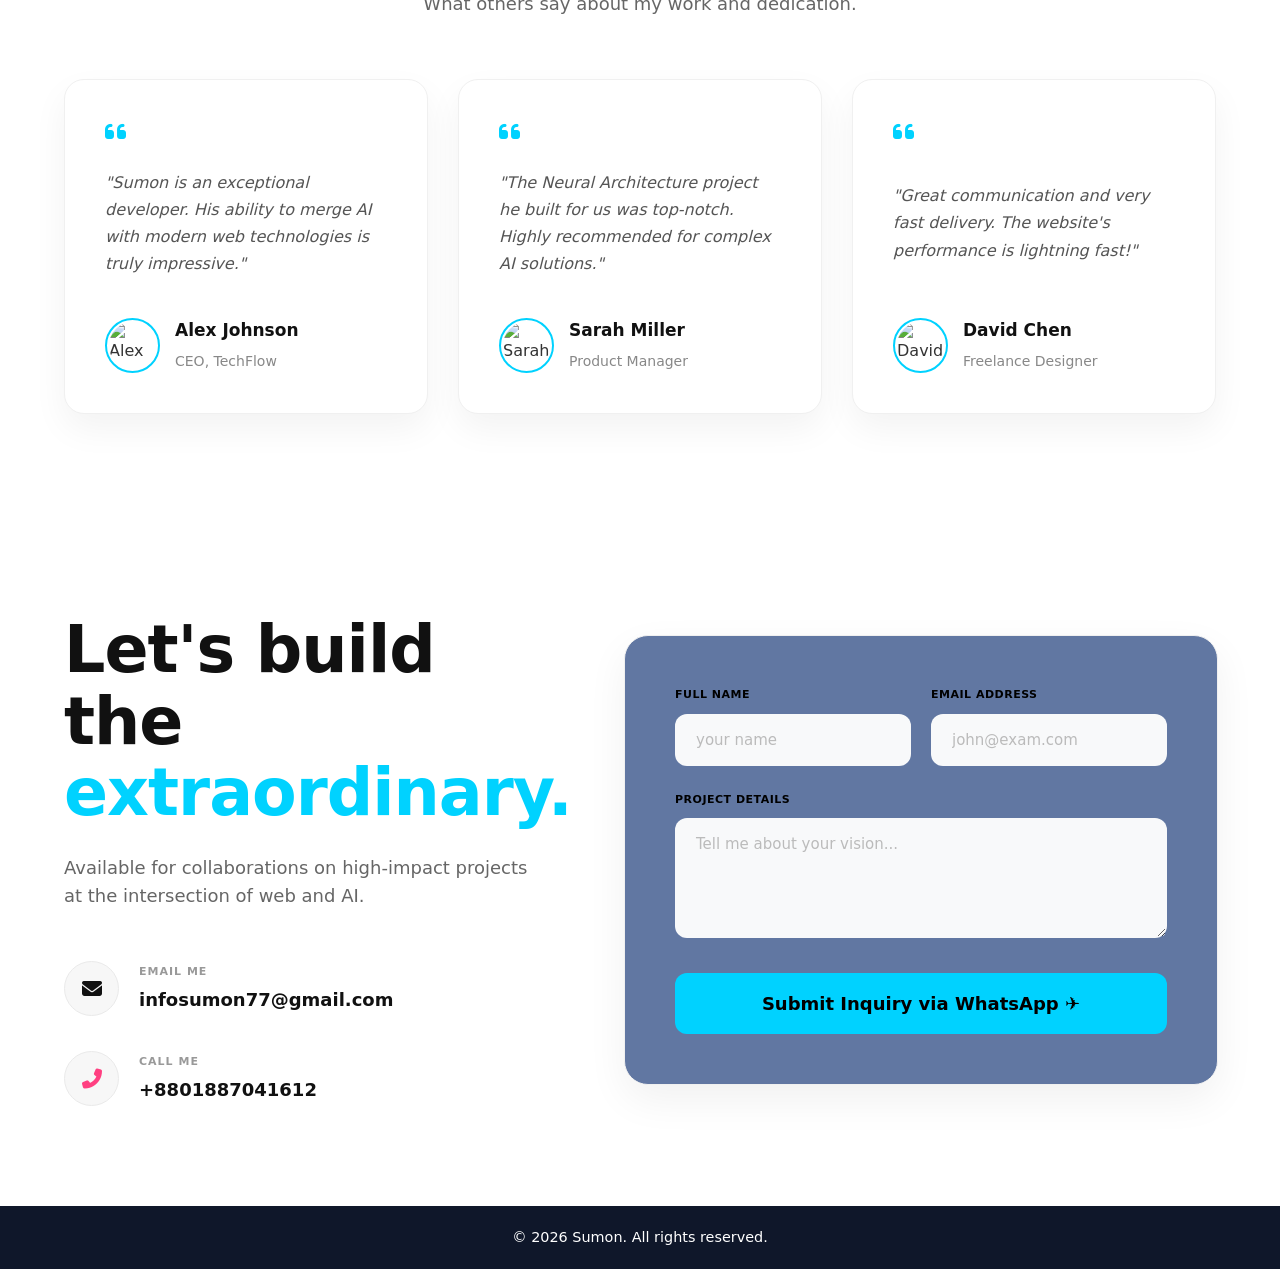
==== commit 8f1475e1: "logo edting" ====
--- a/index.html
+++ b/index.html
@@ -22,7 +22,7 @@
         <div class="navbar-container">
             <!-- Logo Section -->
             <div class="logo">
-                <a href="#">
+                 <a href="/">
                     <i class="fas fa-compass"></i> 
                     Nav<span>Dn</span>
                 </a>
@@ -65,7 +65,7 @@
                 </li>
                 
                 <li class="nav-item">
-                    <a href="#contact" class="nav-link">
+                    <a href="#achievements" class="nav-link">
                         <i class="fa-solid fa-ribbon"></i> Achievements
                     </a>
                 </li>
@@ -597,42 +597,67 @@
 
 
     <!-- Podcast Section -->
-    <section class="container podcast-section" id="podcast">
-        <div class="podcast-header">
-            <h1 class="podcast-main-title">Podcast 🎙️</h1>
-            <p class="podcast-subtitle">I LOVE TO TALK ABOUT MYSELF AND TECHNOLOGY</p>
-        </div>
-
-        <!-- Custom Podcast Player mimicking Spotify Embed -->
-        <div class="podcast-player-wrapper">
-            <div class="podcast-player">
-                
-                <!-- Podcast Cover Image -->
-                <img src="https://raw.githubusercontent.com/saadpasta/developerFolio/master/src/assets/images/podcast.webp" alt="Codevcast Cover" class="podcast-cover">
-                
-                <!-- Podcast Details (Text & Buttons) -->
-                <div class="podcast-details">
-                    
-                    <!-- Top Row: Title and Spotify Icon -->
-                    <div class="podcast-top-row">
-                        <h3 class="podcast-title">DevStory - "Saad Pasta from Karachi, Pakistan"</h3>
-                        <i class="fab fa-spotify spotify-icon"></i>
-                    </div>
-
-                    <!-- Bottom Row: Play Button and Share -->
-                    <div class="podcast-bottom-row">
-                        <button class="play-btn">
-                            <i class="fas fa-play"></i>
-                        </button>
-                        <button class="share-btn">
-                            <i class="fa-solid fa-arrow-up-from-bracket share-icon"></i> Share
-                        </button>
-                    </div>
-
-                </div>
-            </div>
-        </div>
-    </section>
+<section class="container podcast-section" id="podcast">
+    <div class="podcast-header">
+        <h1 class="podcast-main-title">Podcast 🎙️</h1>
+        <p class="podcast-subtitle">I LOVE TO TALK ABOUT MYSELF AND TECHNOLOGY</p>
+    </div>
+
+    <!-- Custom Podcast Player -->
+    <div class="podcast-player-wrapper">
+        <div class="podcast-player">
+            
+            <img src="image.png" alt="Codevcast Cover" class="podcast-cover">
+            
+            <div class="podcast-details">
+                <div class="podcast-top-row">
+                    <h3 class="podcast-title">DevStory - "Saad Pasta from Karachi, Pakistan"</h3>
+                    <i class="fab fa-spotify spotify-icon"></i>
+                </div>
+
+                <div class="podcast-bottom-row">
+                    <!-- আইডি যোগ করা হয়েছে: play-btn-main -->
+                    <button class="play-btn" id="play-btn-main">
+                        <i class="fas fa-play" id="play-icon"></i>
+                    </button>
+                    <button class="share-btn">
+                        <i class="fa-solid fa-arrow-up-from-bracket share-icon"></i> Share
+                    </button>
+                </div>
+            </div>
+        </div>
+    </div>
+
+    <!-- অডিও ট্যাগ -->
+    <audio id="podcast-audio" src="download (1).wav"></audio>
+</section>
+
+<!--অডিও JavaScript অংশ -->
+<script>
+    const playBtn = document.getElementById('play-btn-main');
+    const audio = document.getElementById('podcast-audio');
+    const playIcon = document.getElementById('play-icon');
+
+    playBtn.addEventListener('click', function() {
+        if (audio.paused) {
+            audio.play();
+            // আইকন পরিবর্তন: Play থেকে Pause
+            playIcon.classList.remove('fa-play');
+            playIcon.classList.add('fa-pause');
+        } else {
+            audio.pause();
+            // আইকন পরিবর্তন: Pause থেকে Play
+            playIcon.classList.remove('fa-pause');
+            playIcon.classList.add('fa-play');
+        }
+    });
+
+    // অডিও শেষ হয়ে গেলে আবার প্লে আইকন ফিরিয়ে আনা
+    audio.onended = function() {
+        playIcon.classList.remove('fa-pause');
+        playIcon.classList.add('fa-play');
+    };
+</script>
 
 
 
@@ -765,6 +790,15 @@
     </section>
 
 
+
+    
+
+
+
+
+
+
+
   
 <footer class="main-footer">
     
--- a/style.css
+++ b/style.css
@@ -944,6 +944,10 @@
     letter-spacing: 0.5px;
 }
 
+
+
+
+
 /* =========================================
    Podcast Player Design (Spotify Clone)
    ========================================= */
@@ -956,7 +960,8 @@
     display: flex;
     width: 100%;
     max-width: 550px; /* Limits width to match the screenshot ratio */
-    background-color: #ffffff;
+    background-color: #82a33b;
+    border-radius: 10px;
 }
 
 /* Podcast Cover Image */
@@ -964,6 +969,7 @@
     width: 120px;
     height: 120px;
     object-fit: cover;
+    border-radius: 10px;
     background-color: #222; /* Fallback dark background */
 }
 
@@ -994,7 +1000,7 @@
 
 .spotify-icon {
     font-size: 18px;
-    color: #868e96; /* Gray Spotify Icon */
+    color: #000000; /* Gray Spotify Icon */
     margin-top: 3px;
 }
 
@@ -1010,7 +1016,7 @@
     width: 38px;
     height: 38px;
     border-radius: 50%;
-    background-color: #9b8cf3; /* Exactly the light purple from the image */
+    background-color: #107ee6; /* Exactly the light purple from the image */
     border: none;
     display: flex;
     justify-content: center;
@@ -2532,9 +2538,6 @@
 
 
 
-
-
-
 /* main-footer */
 .main-footer {
   background: #0f172a;
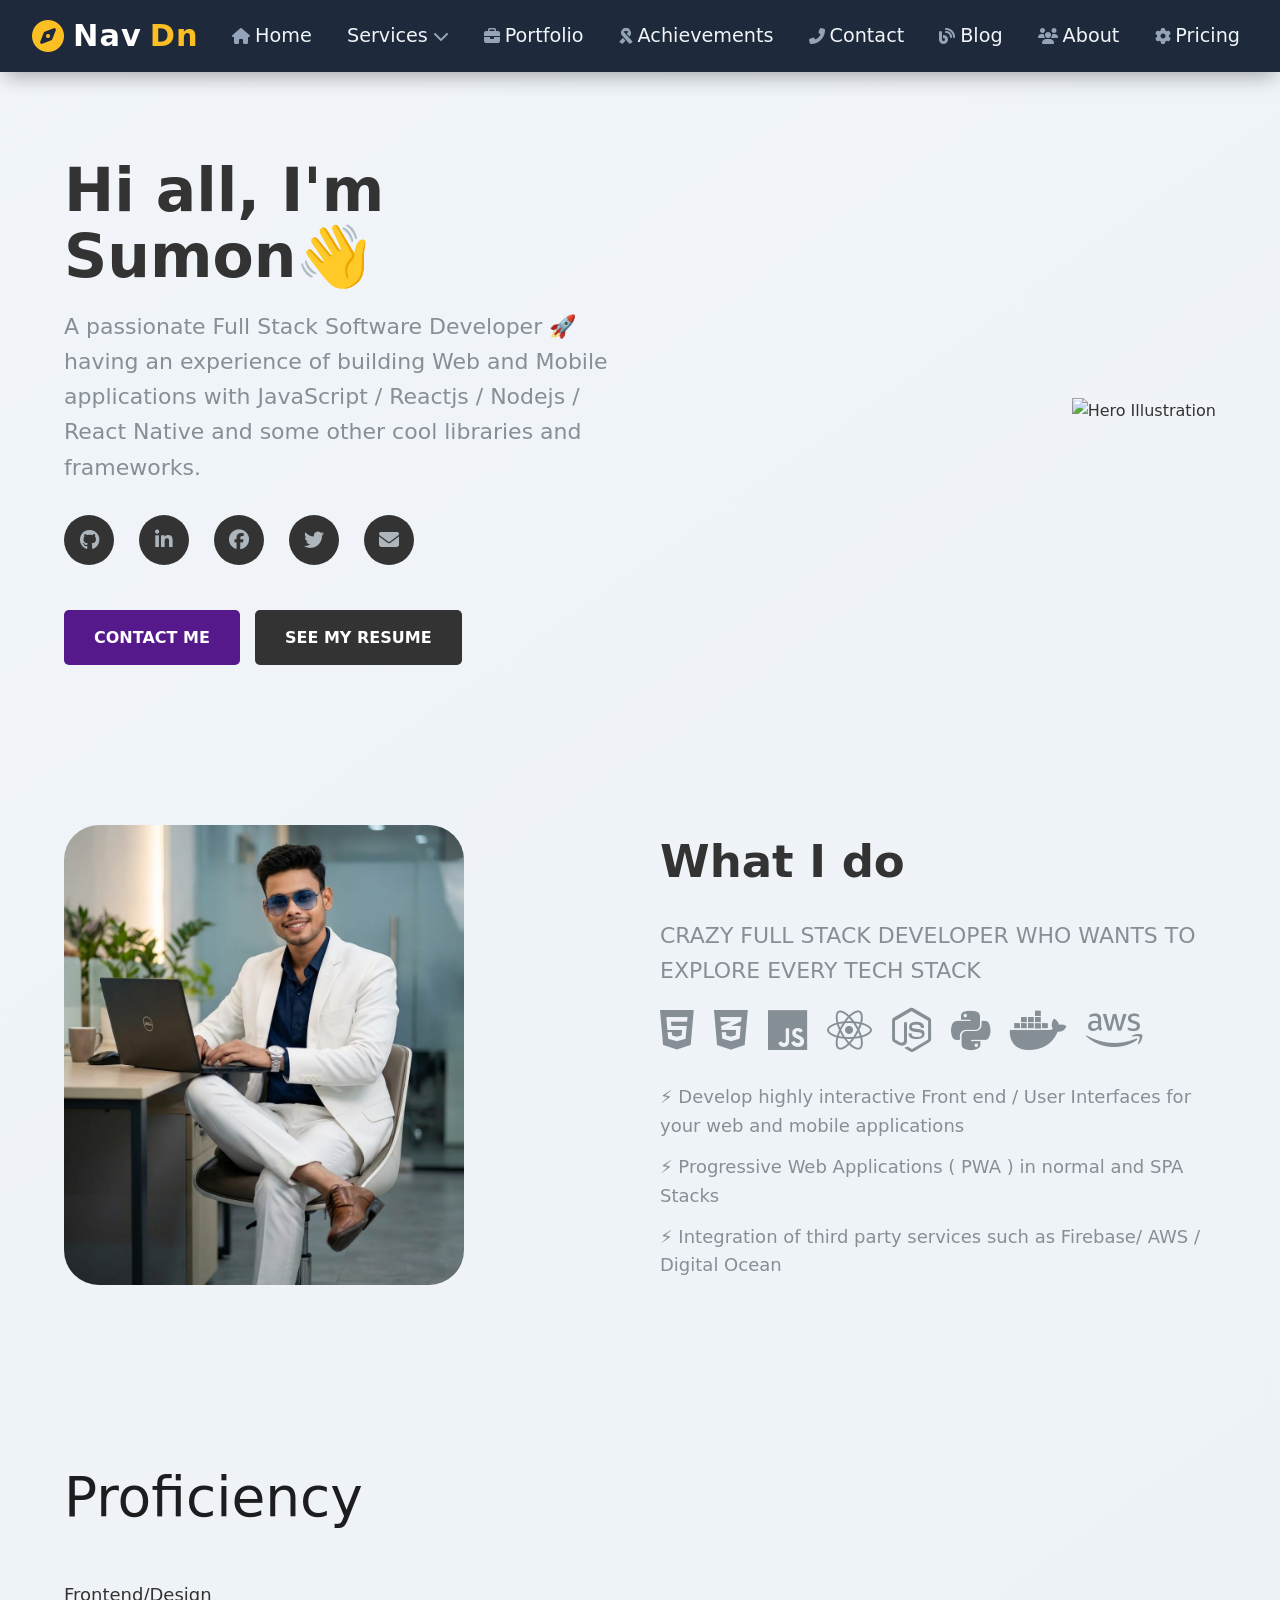
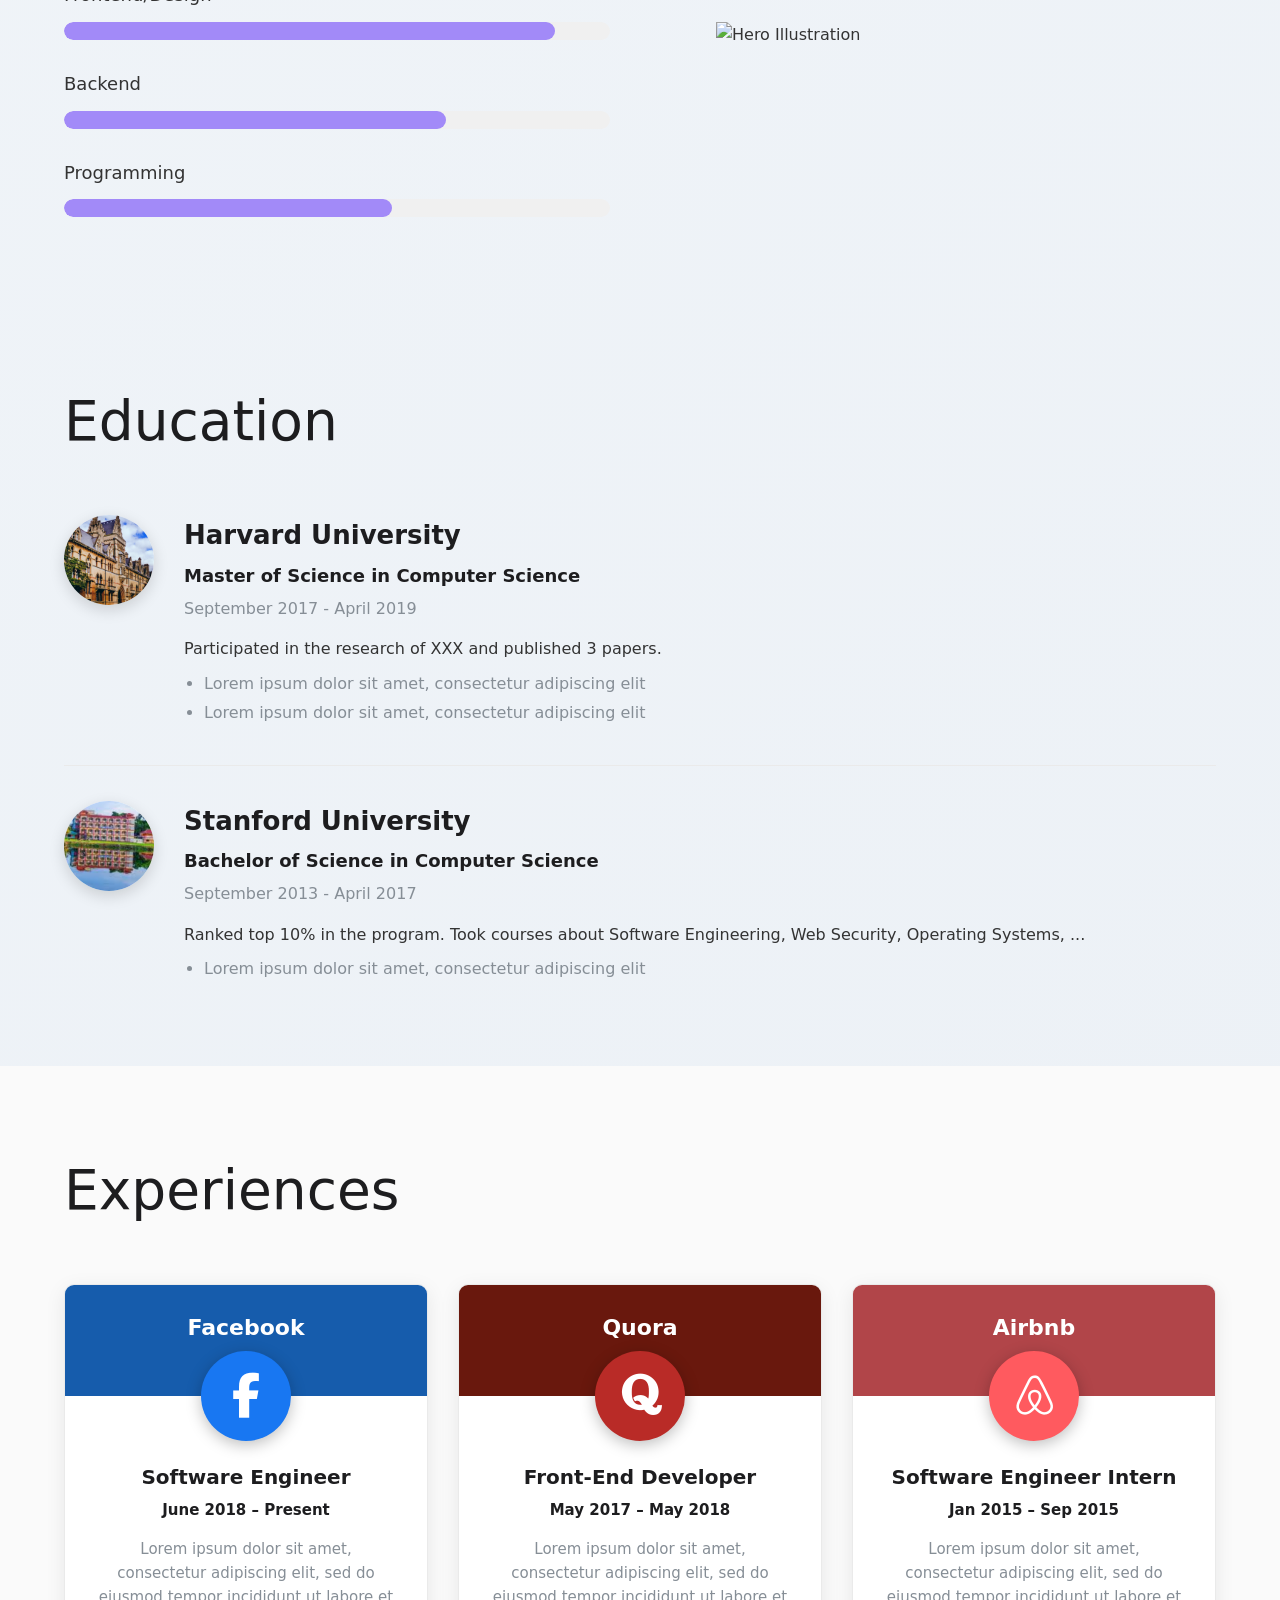
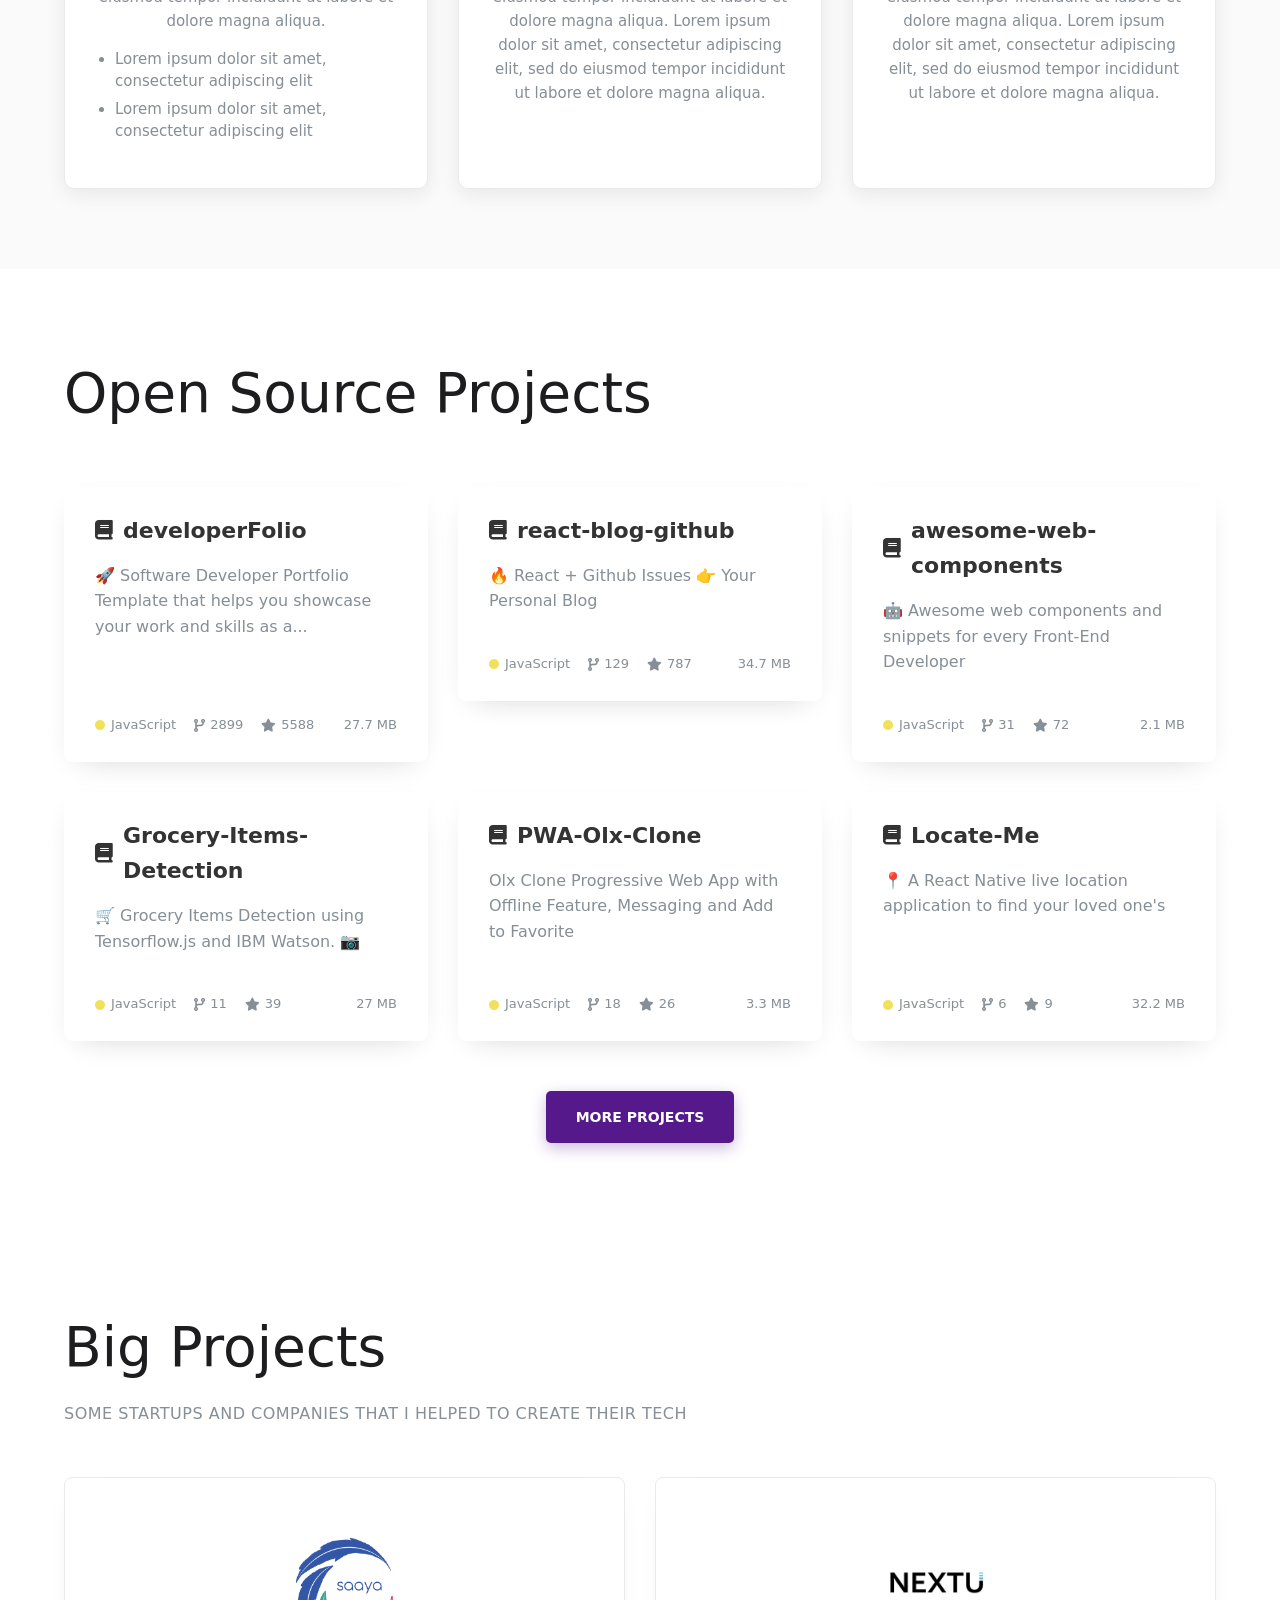
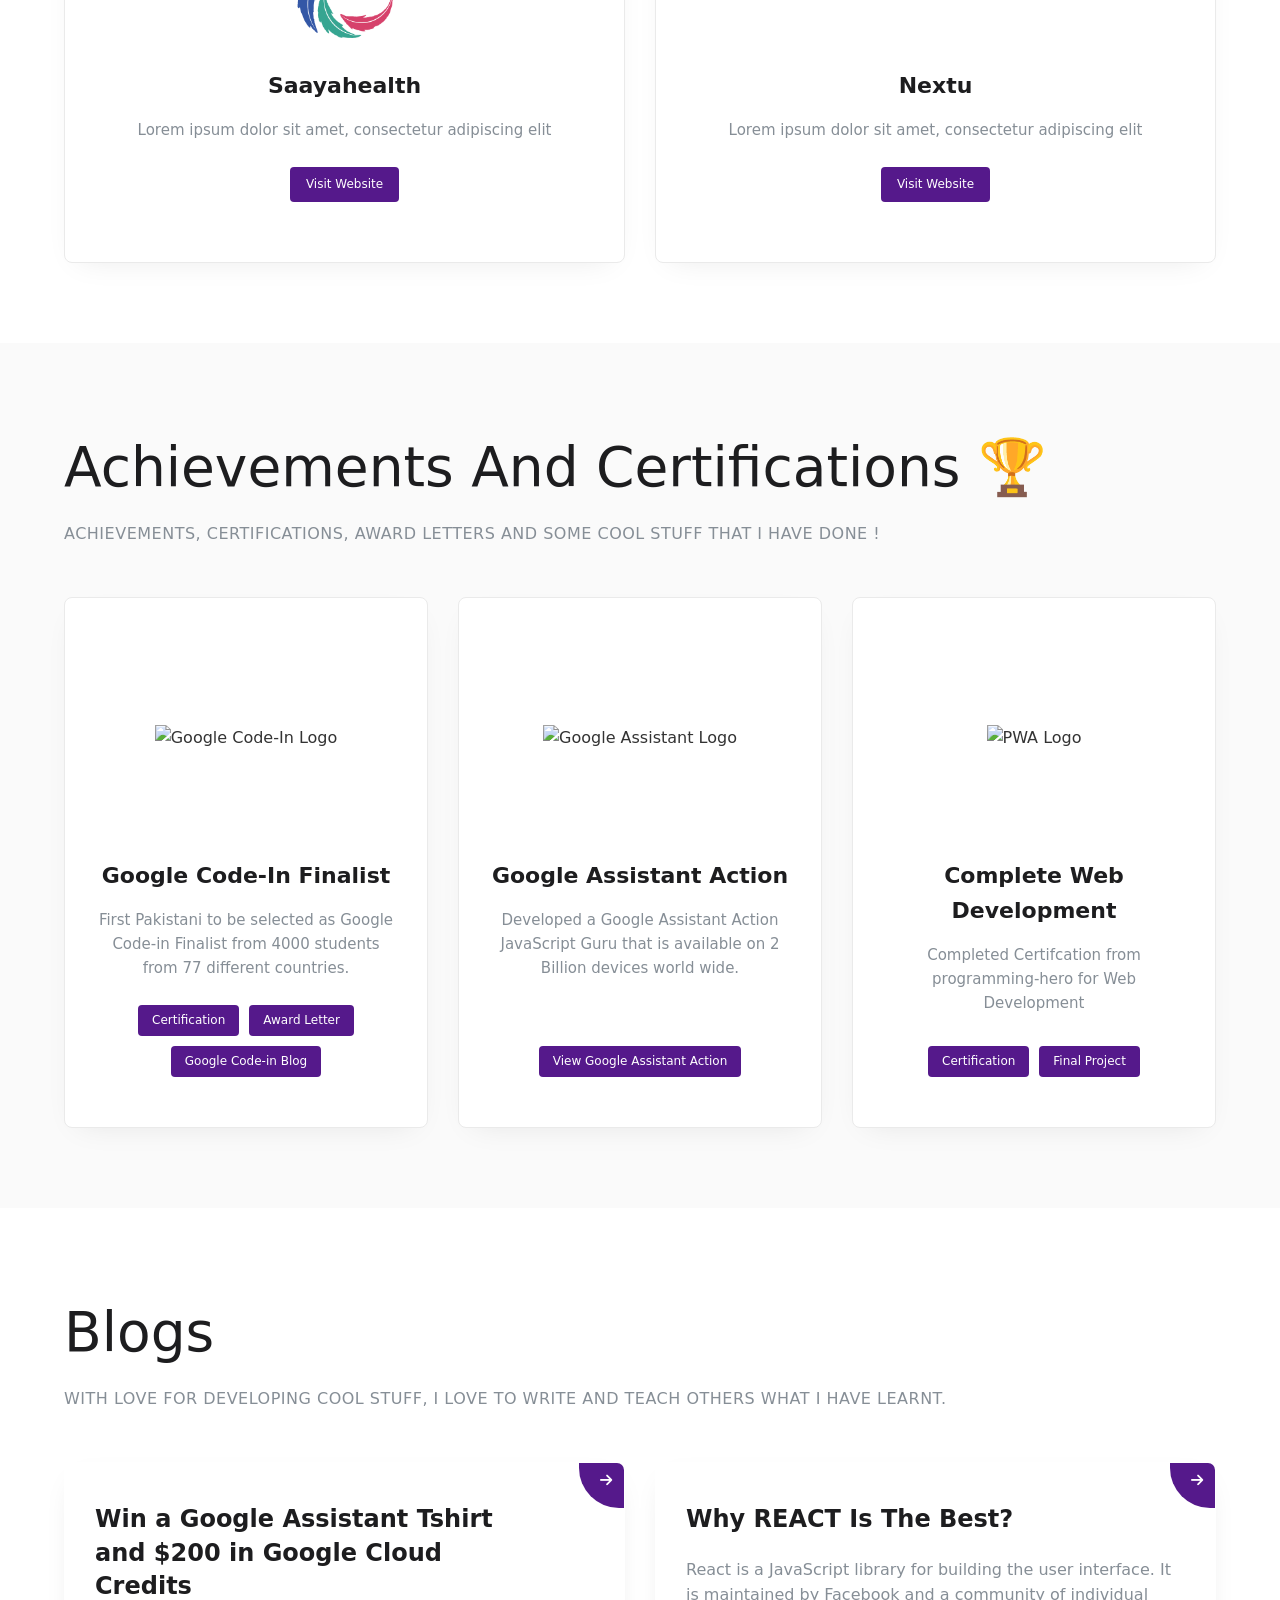
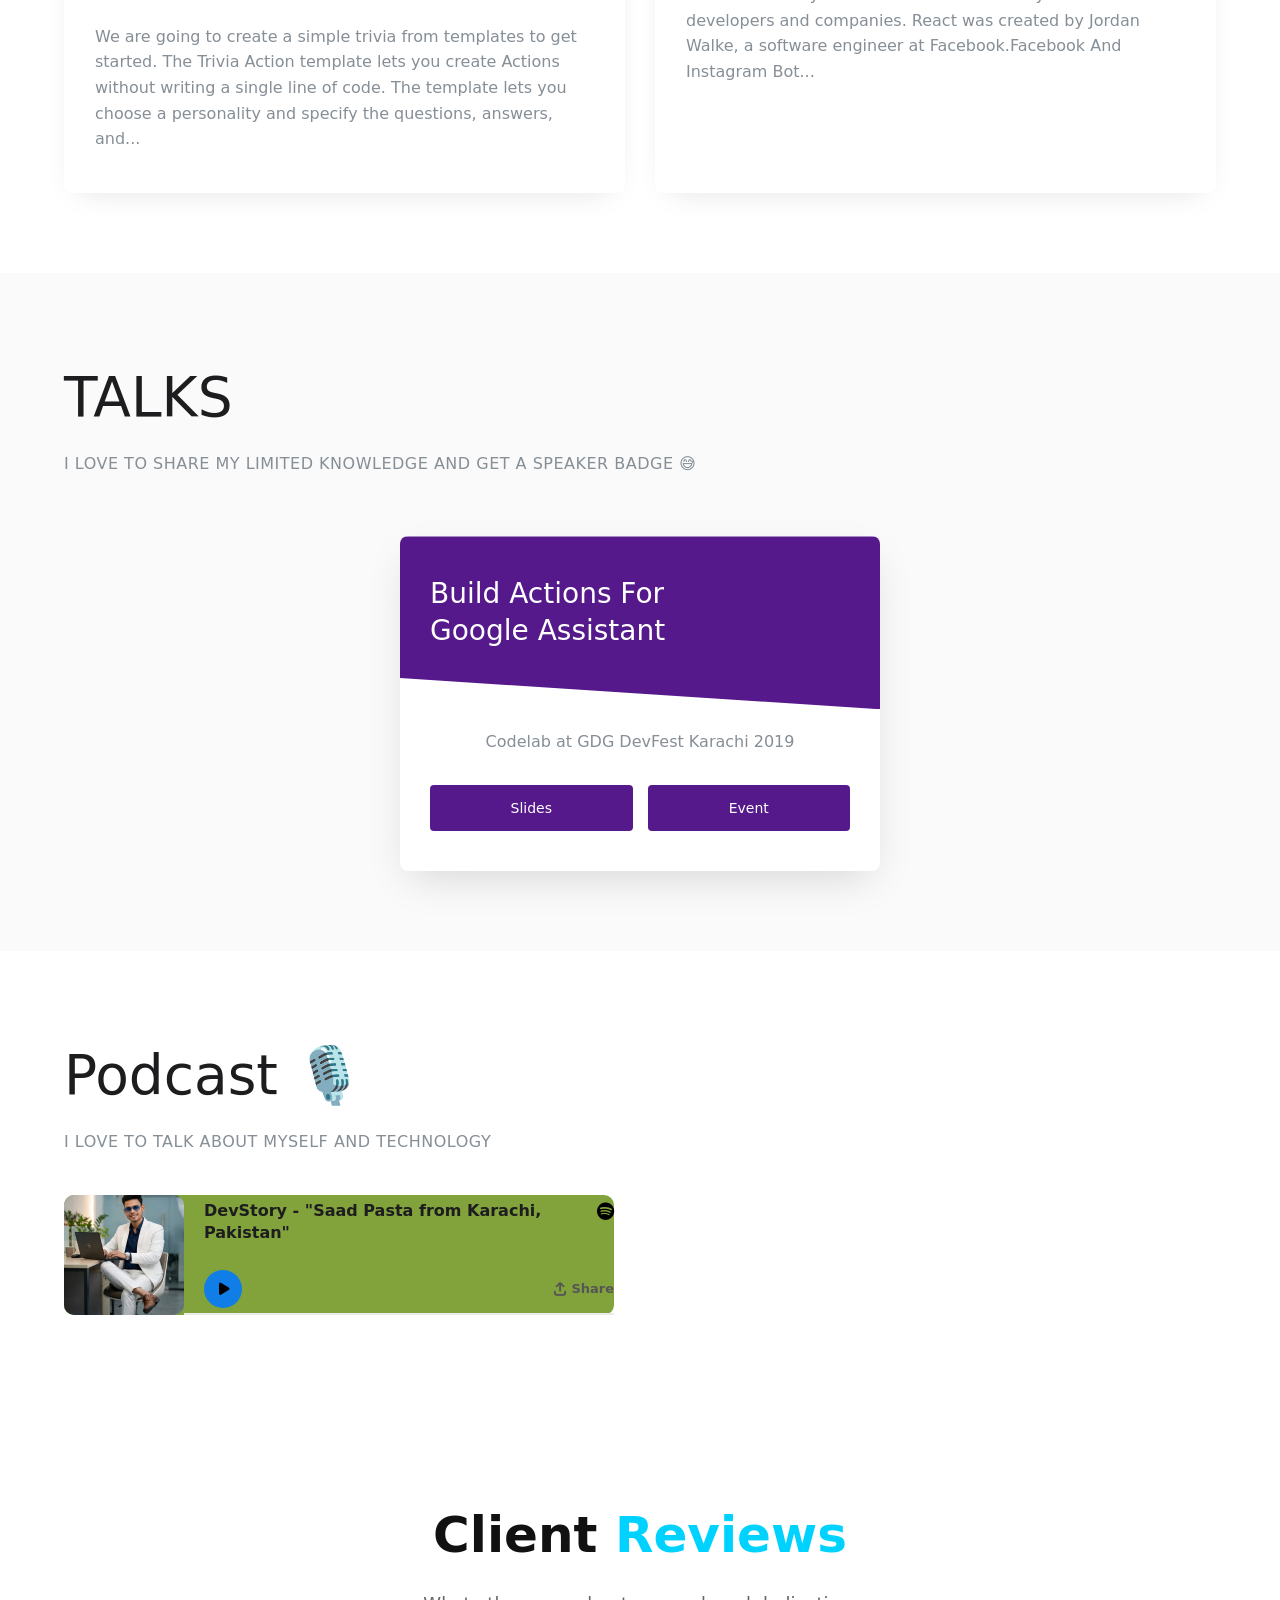
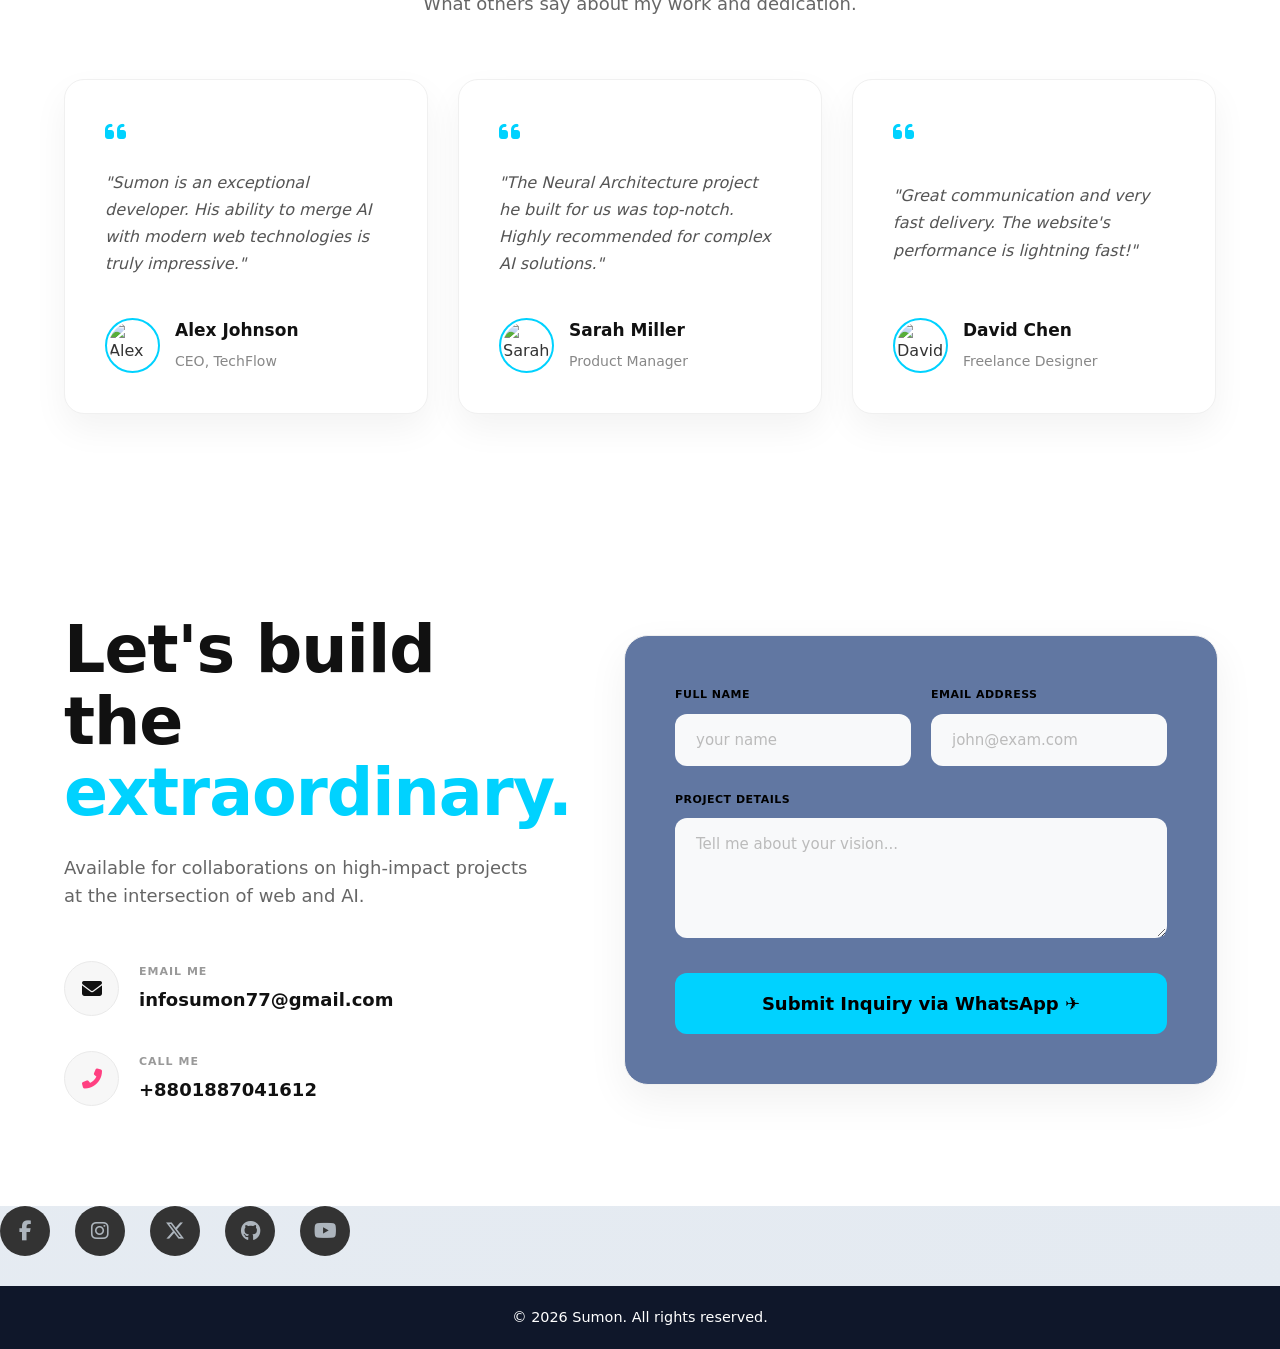
==== commit d4b4c76a: "2nd page add" ====
--- a/index.html
+++ b/index.html
@@ -8,6 +8,7 @@
     <link href="https://fonts.googleapis.com/css2?family=Montserrat:wght@400;500;600;700;800&display=swap" rel="stylesheet">
     <!-- FontAwesome Icons -->
     <link rel="stylesheet" href="https://cdnjs.cloudflare.com/ajax/libs/font-awesome/6.4.0/css/all.min.css">
+    <link rel="icon" type="" href="image copy 4.png">
     
     <!-- Link CSS File -->
     <link rel="stylesheet" href="style.css">
@@ -799,11 +800,19 @@
 
 
 
-  
-<footer class="main-footer">
     
-    <p>&copy; 2026 Sumon. All rights reserved.</p>
-</footer>
+         <div class="social-icons">
+            <a href="https://facebook.com" target="_blank"><i class="fab fa-facebook-f"></i></a>
+            <a href="https://instagram.com" target="_blank"><i class="fab fa-instagram"></i></a>
+            <a href="https://x.com" target="_blank"><i class="fab fa-x-twitter"></i></a>
+            <a href="https://github.com" target="_blank"><i class="fab fa-github"></i></a>
+            <a href="https://youtube.com" target="_blank"><i class="fab fa-youtube"></i></a>
+    </div>
+    
+    <footer class="main-footer">
+        
+        <p>&copy; 2026 Sumon. All rights reserved.</p>
+    </footer>
 
     <!-- Link JS File -->
     <script src="script.js"></script>
--- a/style.css
+++ b/style.css
@@ -2534,7 +2534,34 @@
 
 
 
-
+/* social-icons */
+/* Top Bar Styling */
+.top-bar {
+    background-color: #1e2732; /* আপনার নেভিগেশন বারের ডার্ক কালার */
+    padding: 10px 0;
+    display: flex;
+    justify-content: center; /* আইকনগুলো মাঝখানে রাখার জন্য */
+    align-items: center;
+    border-bottom: 1px solid rgba(255, 255, 255, 0.1); /* নিচে হালকা একটি বর্ডার */
+}
+
+.social-icons {
+    display: flex;
+    gap: 25px; /* আইকনগুলোর মাঝখানের দূরত্ব */
+}
+
+.social-icons a {
+    color: #adb5bd; /* আইকনের সাধারণ ধূসর রঙ */
+    font-size: 20px;
+    text-decoration: none;
+    transition: all 0.3s ease; /* অ্যানিমেশন এর জন্য */
+}
+
+/* হোভার করলে আইকনের রঙ পরিবর্তন হবে */
+.social-icons a:hover {
+    color: #ffc107; /* আপনার লোগোর হলুদ কালার */
+    transform: translateY(-3px); /* মাউস নিলে একটু উপরে উঠবে */
+}
 
 
 
